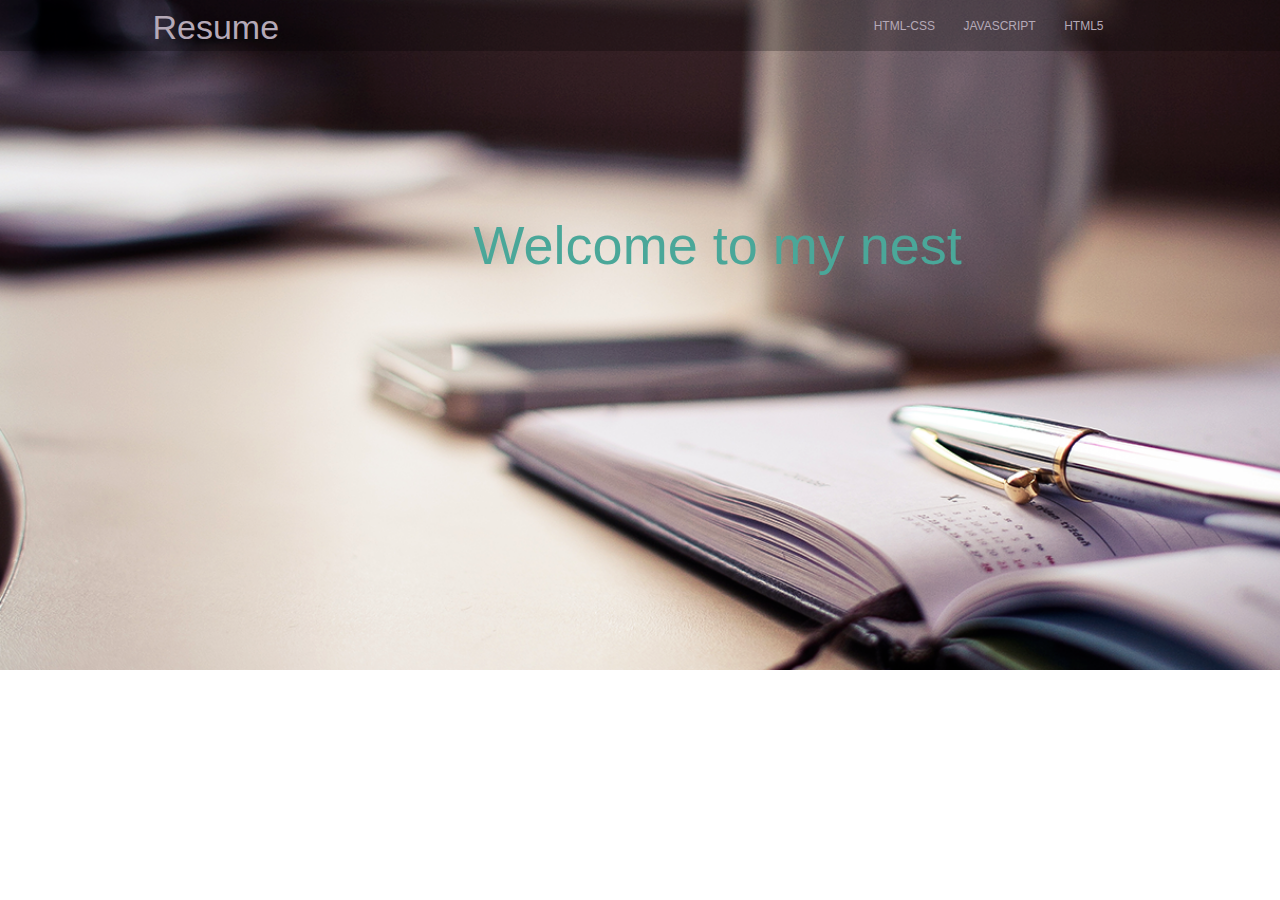
==== index.html @ 98ea0fda "log" ====
<!doctype html>
<html lang="en">
<head>
<meta charset="UTF-8">
<title></title>
<link rel="stylesheet" type="text/css" href="css/base.css" />
<link rel="stylesheet" type="text/css" href="css/index.css" />
<script type="text/javascript">
function rnd(n,m){
	return parseInt(Math.random()*(m-n)+n);
}

window.onload=function(){
	var oHome=document.getElementById('home');
	var timer=null;

	clearInterval(timer);
	setInterval(function(){
		oHome.style.color='rgb('+rnd(0,256)+','+rnd(0,256)+','+rnd(0,256)+')';
	},400)

};
</script>
</head>
<body>
<div id="top-top" class="headerbg">
   <div class="header">
		  <div class="container clearfix">
			    <div class="logo">
					<a href="javacsript:;">Resume</a>
			    </div>
				<div class="nav">
					 <ul>
						<li><a class="scroll" href="javacsript:;">HTML-CSS</a></li>
						<li><a class="scroll" href="javacsript:;">JAVASCRIPT</a></li>
						<li><a class="scroll" href="javacsript:;">HTML5</a></li>
					 </ul>
				</div>
		  </div>
   </div>
   <div class="home" id="home">Welcome to my nest</div>
</div>
</body>
</html>
---- css/base.css ----
@charset "utf-8";
*{margin:0;padding:0;}
ul li,ol li{list-style: none;}
a{color: #000;text-decoration: none;font-size: 12px}
clearfix:after{content:'';clear:both;display: block;}
clearfix{zoom:1;}
em,i{font-style:normal;}
b{font-weight: normal;}
img{vertical-align:top;}
input{outline:none;}
h1,h2,h3,h4,h5,h6{font-family:'微软雅黑'}
a:hover{color:#00bba6}
---- css/index.css ----
@charset "utf-8";
/* CSS Document */
/*html,body{font-family: 'Lato', sans-serif;}*/
body{ font-family: "Helvetica Neue", Helvetica, Arial, sans-serif;overflow:hidden}
.headerbg{background: url(../images/bannerbg.png);min-height:670px;width:100%;background-size:cover;position:relative;}
.headerbg .header{background:rgba(0, 0, 0, 0.24);height:51px;}
.headerbg .header .container{width:975px;height:100%;margin-right:auto;margin-left:auto;}
.headerbg .header .container .logo{float:left;margin:8px 0 8px 0em;}
.headerbg .header .container .logo a{color:#B5A9B7;font-size:34px}
.headerbg .header .container .nav{float:right;}
.headerbg .header .container .nav ul li{display:inline-block;margin:16px 24px 0 0}
.headerbg .header .container .nav ul li a{color:#B5A9B7;font-size: 12px;}

.headerbg .home{color:#B5A9B7;font-size:54px;position:absolute;left:37%;top:32%;}
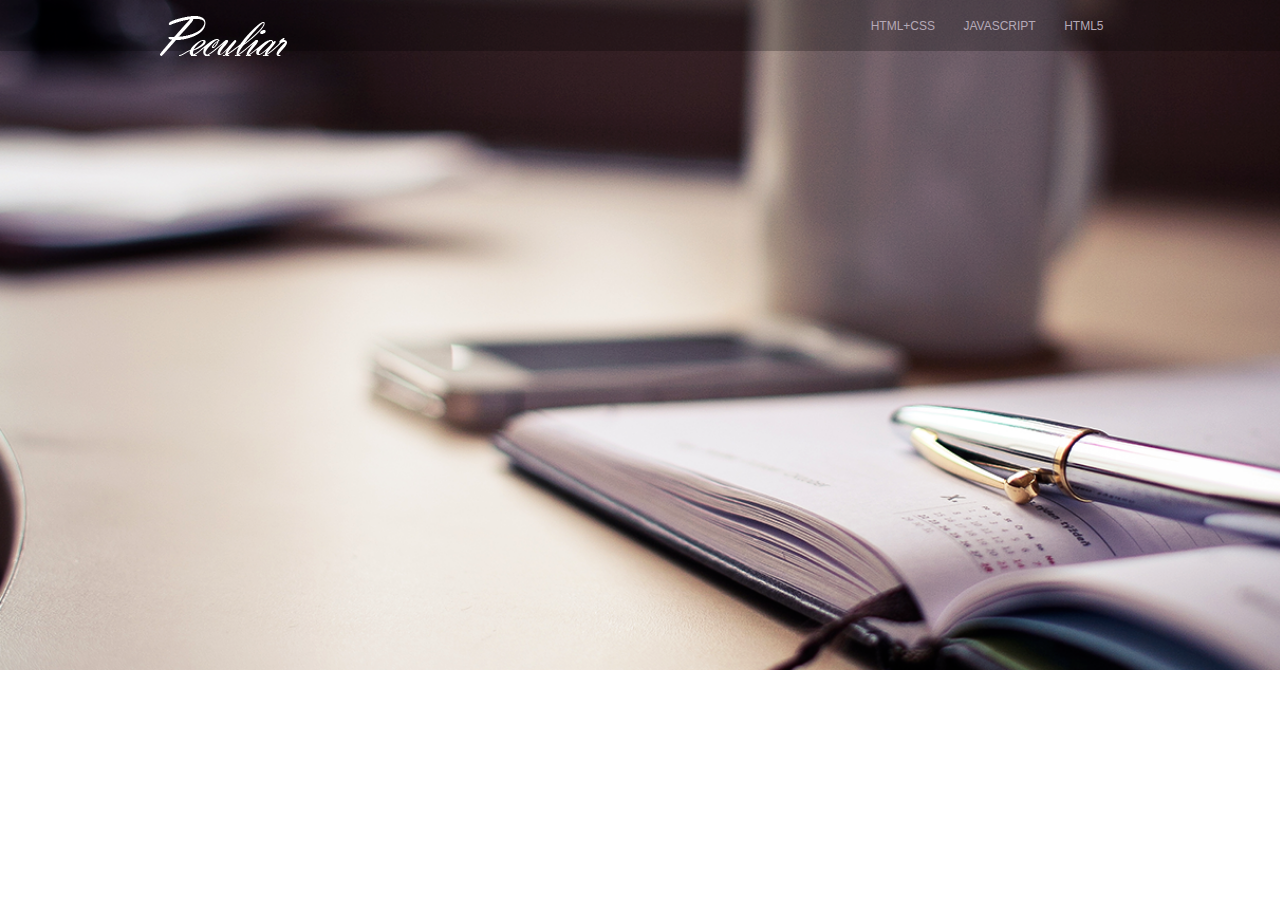
==== commit 3514e968: "log" ====
--- a/index.html
+++ b/index.html
@@ -6,20 +6,20 @@
 <link rel="stylesheet" type="text/css" href="css/base.css" />
 <link rel="stylesheet" type="text/css" href="css/index.css" />
 <script type="text/javascript">
-function rnd(n,m){
-	return parseInt(Math.random()*(m-n)+n);
-}
+// function rnd(n,m){
+// 	return parseInt(Math.random()*(m-n)+n);
+// }
 
-window.onload=function(){
-	var oHome=document.getElementById('home');
-	var timer=null;
+// window.onload=function(){
+// 	var oHome=document.getElementById('home');
+// 	var timer=null;
 
-	clearInterval(timer);
-	setInterval(function(){
-		oHome.style.color='rgb('+rnd(0,256)+','+rnd(0,256)+','+rnd(0,256)+')';
-	},400)
+// 	clearInterval(timer);
+// 	setInterval(function(){
+// 		oHome.style.color='rgb('+rnd(0,256)+','+rnd(0,256)+','+rnd(0,256)+')';
+// 	},400)
 
-};
+// };
 </script>
 </head>
 <body>
@@ -27,18 +27,18 @@
    <div class="header">
 		  <div class="container clearfix">
 			    <div class="logo">
-					<a href="javacsript:;">Resume</a>
+					<a href="javacsript:;"><img src="images/logo.png" alt=""/></a>
 			    </div>
 				<div class="nav">
 					 <ul>
-						<li><a class="scroll" href="javacsript:;">HTML-CSS</a></li>
+						<li><a class="scroll" href="css+html.html">HTML+CSS</a></li>
 						<li><a class="scroll" href="javacsript:;">JAVASCRIPT</a></li>
 						<li><a class="scroll" href="javacsript:;">HTML5</a></li>
-					 </ul>
+ 					 </ul>
 				</div>
 		  </div>
    </div>
-   <div class="home" id="home">Welcome to my nest</div>
+   <!-- <div class="home" id="home">Welcome to my nest</div> -->
 </div>
 </body>
 </html>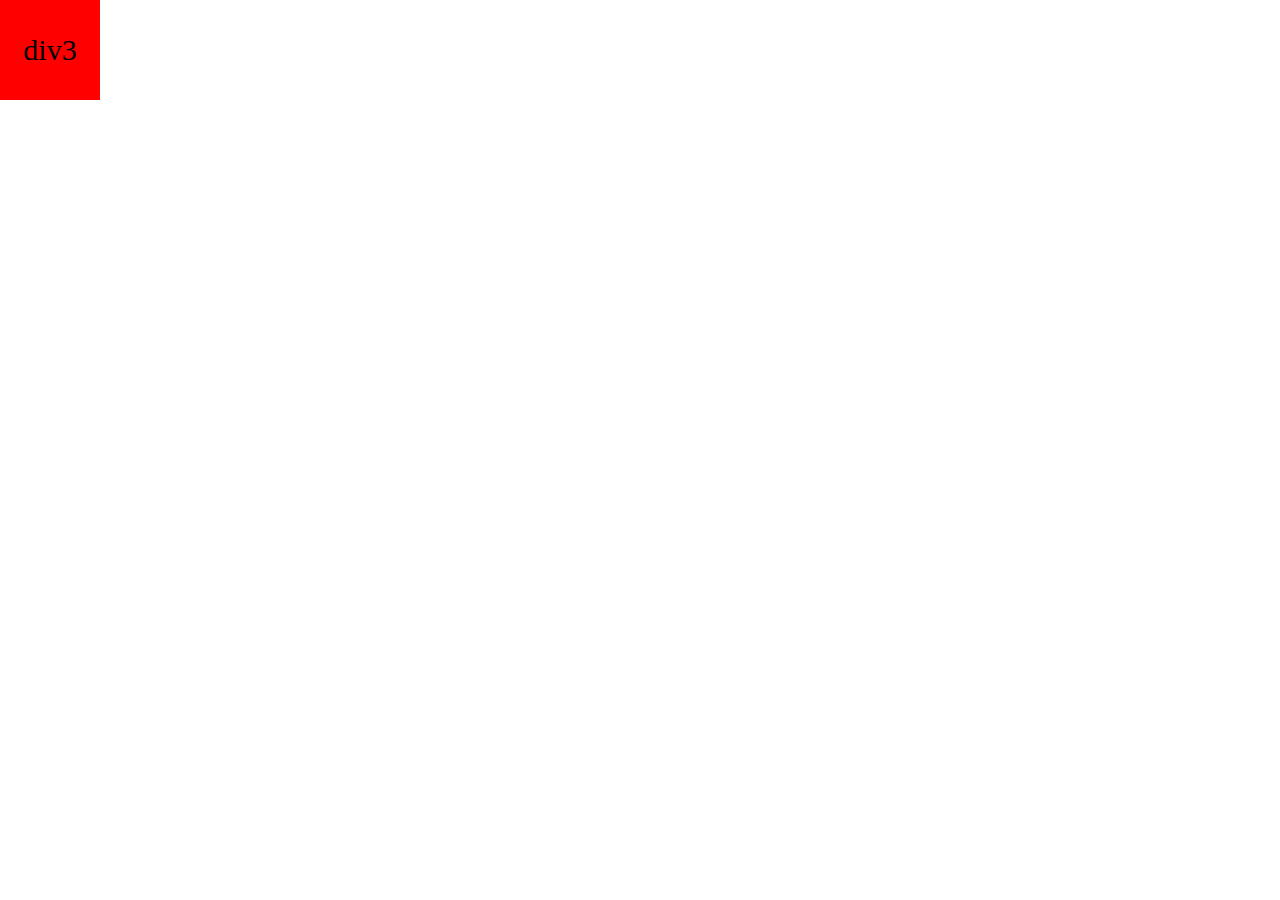
==== commit 63b590fc: "log" ====
--- a/index.html
+++ b/index.html
@@ -1,44 +1,71 @@
 <!doctype html>
-<html lang="en">
+<html>
 <head>
-<meta charset="UTF-8">
-<title></title>
-<link rel="stylesheet" type="text/css" href="css/base.css" />
-<link rel="stylesheet" type="text/css" href="css/index.css" />
-<script type="text/javascript">
-// function rnd(n,m){
-// 	return parseInt(Math.random()*(m-n)+n);
-// }
+<meta charset="utf-8">
+<meta name="author" content="智能社 - zhinengshe.com" />
+<meta name="copyright" content="智能社 - zhinengshe.com" />
+<meta name="viewport" content="width=device-width,user-scalable=no,initial-scale=1"/>
+<title>智能社 - www.zhinengshe.com</title>
+<style>
+div{ position:absolute;left:0;top:0;width:100px; height:100px; background:red; line-height:100px; text-align:center; font-size:30px;}
+</style>
+<script>
+window.onload = function(){
+	var aDiv = document.querySelectorAll("div");
+	
+	for(var i = 0; i < aDiv.length; i++){
+		drag(aDiv[i]);
+	}
+	
+	function drag(oDiv){
+		oDiv.addEventListener("touchstart",function(ev){
+			
+			//确定哪根手指
+			var disX = ev.targetTouches[ev.targetTouches.length - 1].pageX - oDiv.offsetLeft;
+			var disY = ev.targetTouches[ev.targetTouches.length - 1].pageY - oDiv.offsetTop;
+			
+			//identifier唯一标识 —— id
+			var id = ev.targetTouches[ev.targetTouches.length - 1].identifier; 
+			//targetTouches [div2,div1,,div3]
+function fnMove(ev){
+	for(var i = 0; i < ev.targetTouches.length; i++){
+		if(id == ev.targetTouches[i].identifier){
+			oDiv.style.left = ev.targetTouches[i].pageX - disX + "px";		
+			oDiv.style.top = ev.targetTouches[i].pageY - disY + "px";
+			break;
+		}
+	}
+	
+}
 
-// window.onload=function(){
-// 	var oHome=document.getElementById('home');
-// 	var timer=null;
-
-// 	clearInterval(timer);
-// 	setInterval(function(){
-// 		oHome.style.color='rgb('+rnd(0,256)+','+rnd(0,256)+','+rnd(0,256)+')';
-// 	},400)
-
-// };
+/*
+	targetTouches [div1,div2]  start move
+    changedTouches [div3] end
+*/
+function fnEnd(){
+	for(var i = 0; i < ev.changedTouches.length; i++){
+		if(id == ev.changedTouches[i].identifier){
+			oDiv.removeEventListener("touchmove",fnMove,false);
+			oDiv.removeEventListener("touchend",fnEnd,false);
+		}
+	}
+}
+			
+			oDiv.addEventListener("touchmove",fnMove,false);
+			oDiv.addEventListener("touchend",fnEnd,false);
+			
+		    ev.preventDefault();
+		},false);
+	}
+	
+ 
+};
 </script>
 </head>
+
 <body>
-<div id="top-top" class="headerbg">
-   <div class="header">
-		  <div class="container clearfix">
-			    <div class="logo">
-					<a href="javacsript:;"><img src="images/logo.png" alt=""/></a>
-			    </div>
-				<div class="nav">
-					 <ul>
-						<li><a class="scroll" href="css+html.html">HTML+CSS</a></li>
-						<li><a class="scroll" href="javacsript:;">JAVASCRIPT</a></li>
-						<li><a class="scroll" href="javacsript:;">HTML5</a></li>
- 					 </ul>
-				</div>
-		  </div>
-   </div>
-   <!-- <div class="home" id="home">Welcome to my nest</div> -->
-</div>
+<div>div1</div>
+<div>div2</div>
+<div>div3</div>
 </body>
-</html>+</html>
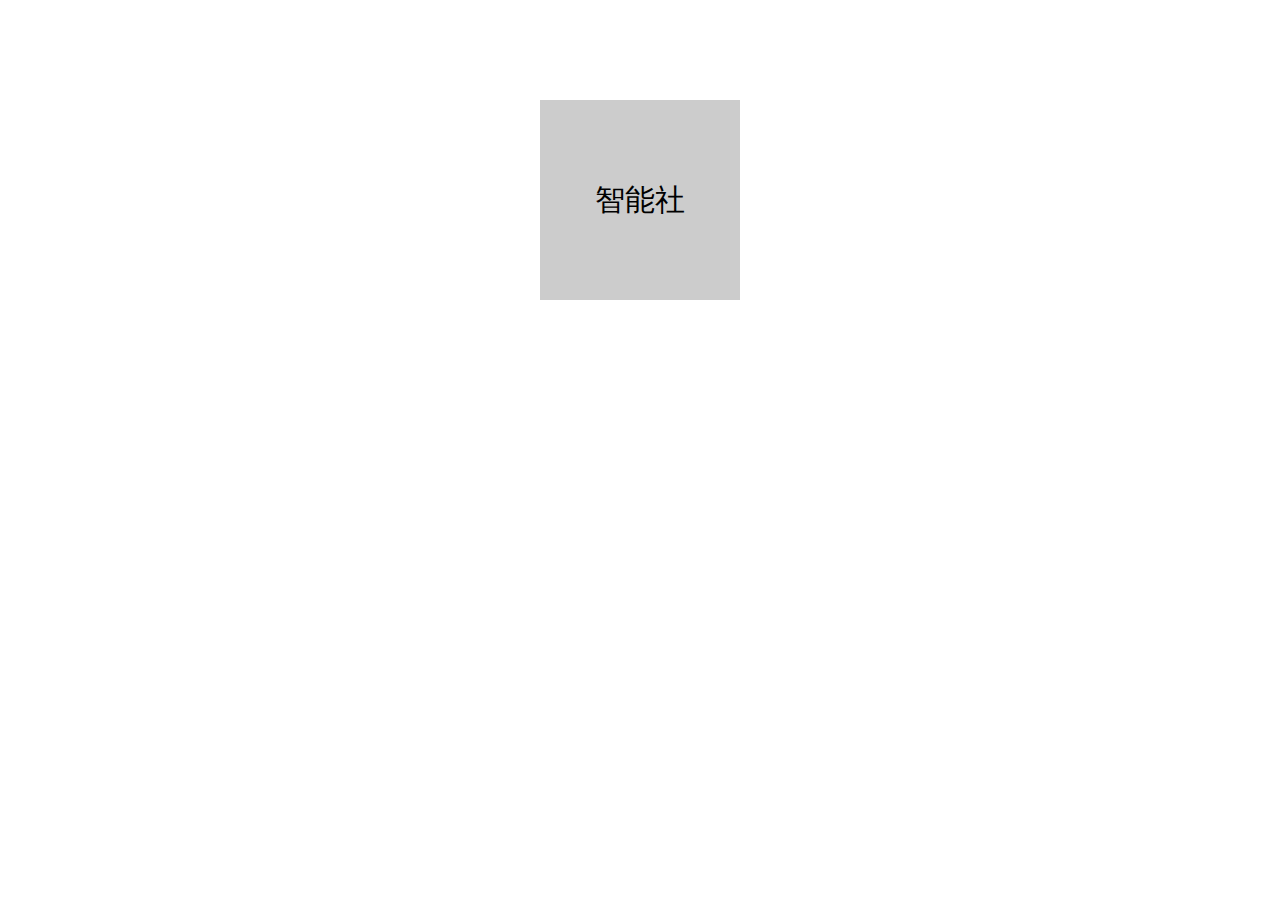
==== commit 6776bcf4: "log" ====
--- a/index.html
+++ b/index.html
@@ -7,65 +7,56 @@
 <meta name="viewport" content="width=device-width,user-scalable=no,initial-scale=1"/>
 <title>智能社 - www.zhinengshe.com</title>
 <style>
-div{ position:absolute;left:0;top:0;width:100px; height:100px; background:red; line-height:100px; text-align:center; font-size:30px;}
+#div1{width:200px; height:200px; line-height:200px; text-align:center; background:#ccc; margin:100px auto; font-size:30px;}
 </style>
 <script>
-window.onload = function(){
-	var aDiv = document.querySelectorAll("div");
-	
-	for(var i = 0; i < aDiv.length; i++){
-		drag(aDiv[i]);
-	}
-	
-	function drag(oDiv){
-		oDiv.addEventListener("touchstart",function(ev){
-			
-			//确定哪根手指
-			var disX = ev.targetTouches[ev.targetTouches.length - 1].pageX - oDiv.offsetLeft;
-			var disY = ev.targetTouches[ev.targetTouches.length - 1].pageY - oDiv.offsetTop;
-			
-			//identifier唯一标识 —— id
-			var id = ev.targetTouches[ev.targetTouches.length - 1].identifier; 
-			//targetTouches [div2,div1,,div3]
-function fnMove(ev){
-	for(var i = 0; i < ev.targetTouches.length; i++){
-		if(id == ev.targetTouches[i].identifier){
-			oDiv.style.left = ev.targetTouches[i].pageX - disX + "px";		
-			oDiv.style.top = ev.targetTouches[i].pageY - disY + "px";
-			break;
-		}
-	}
-	
+function a2d(n){
+	return n*180/Math.PI;
 }
 
-/*
-	targetTouches [div1,div2]  start move
-    changedTouches [div3] end
-*/
-function fnEnd(){
-	for(var i = 0; i < ev.changedTouches.length; i++){
-		if(id == ev.changedTouches[i].identifier){
+window.onload = function(){
+	var oDiv = document.getElementById("div1");
+	
+	var d = 0;
+	oDiv.addEventListener("touchstart",function(ev){
+		var oldD = d;
+		function getD(ev){
+			var x1 = ev.targetTouches[0].pageX;
+			var y1 = ev.targetTouches[0].pageY;
+			
+			var x2 = ev.targetTouches[1].pageX;
+			var y2 = ev.targetTouches[1].pageY;
+			
+			var x = x1 - x2;
+			var y = y2 - y1;
+			
+			return a2d(Math.atan2(y,x));
+		}
+		
+		if(ev.targetTouches.length == 2){
+			var downD = getD(ev);
+		}
+		
+		function fnMove(ev){
+			if(ev.targetTouches.length == 2){
+				d = oldD + downD - getD(ev);
+				oDiv.style.WebkitTransform = "rotate("+d+"deg)"; 
+			}
+		}
+		function fnEnd(){
 			oDiv.removeEventListener("touchmove",fnMove,false);
 			oDiv.removeEventListener("touchend",fnEnd,false);
 		}
-	}
-}
-			
-			oDiv.addEventListener("touchmove",fnMove,false);
-			oDiv.addEventListener("touchend",fnEnd,false);
-			
-		    ev.preventDefault();
-		},false);
-	}
-	
- 
+		oDiv.addEventListener("touchmove",fnMove,false);
+		oDiv.addEventListener("touchend",fnEnd,false);
+		
+		ev.preventDefault();
+	},false);
 };
 </script>
 </head>
 
 <body>
-<div>div1</div>
-<div>div2</div>
-<div>div3</div>
+<div id="div1">智能社</div>
 </body>
 </html>
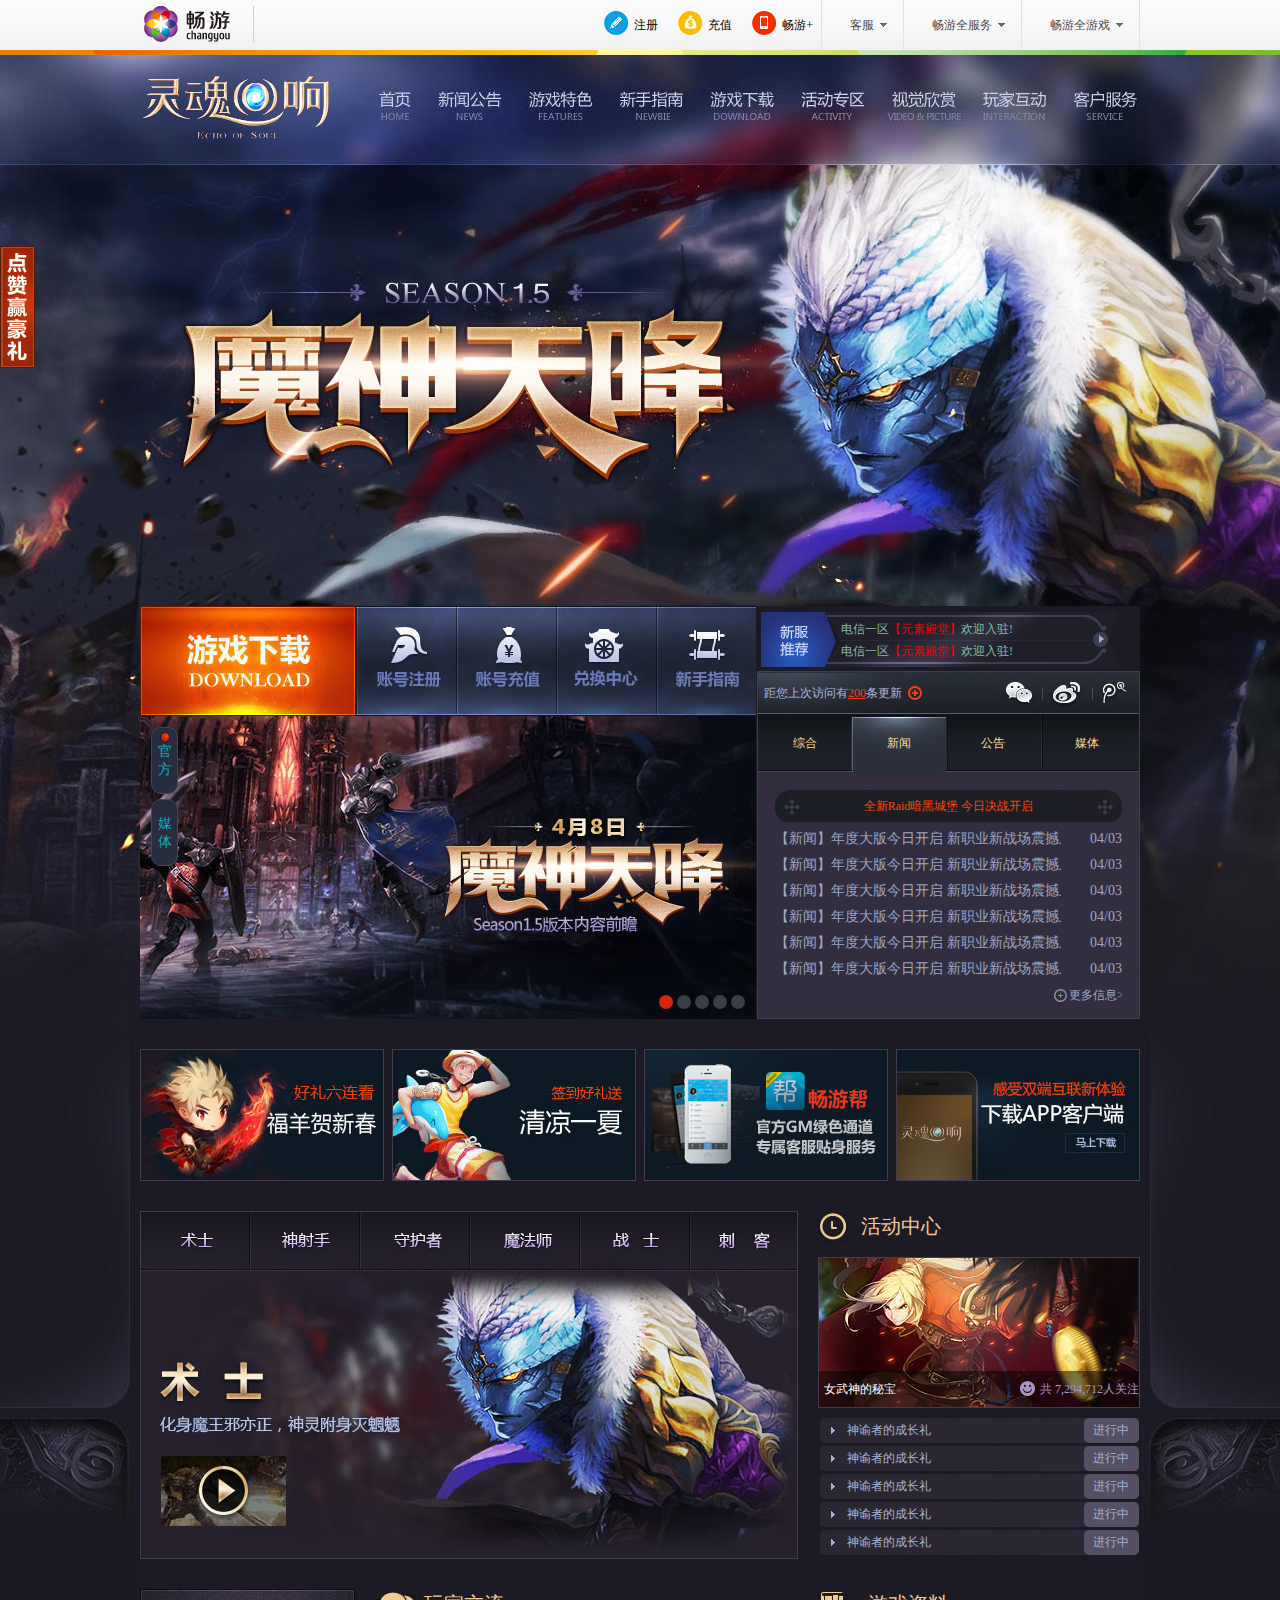
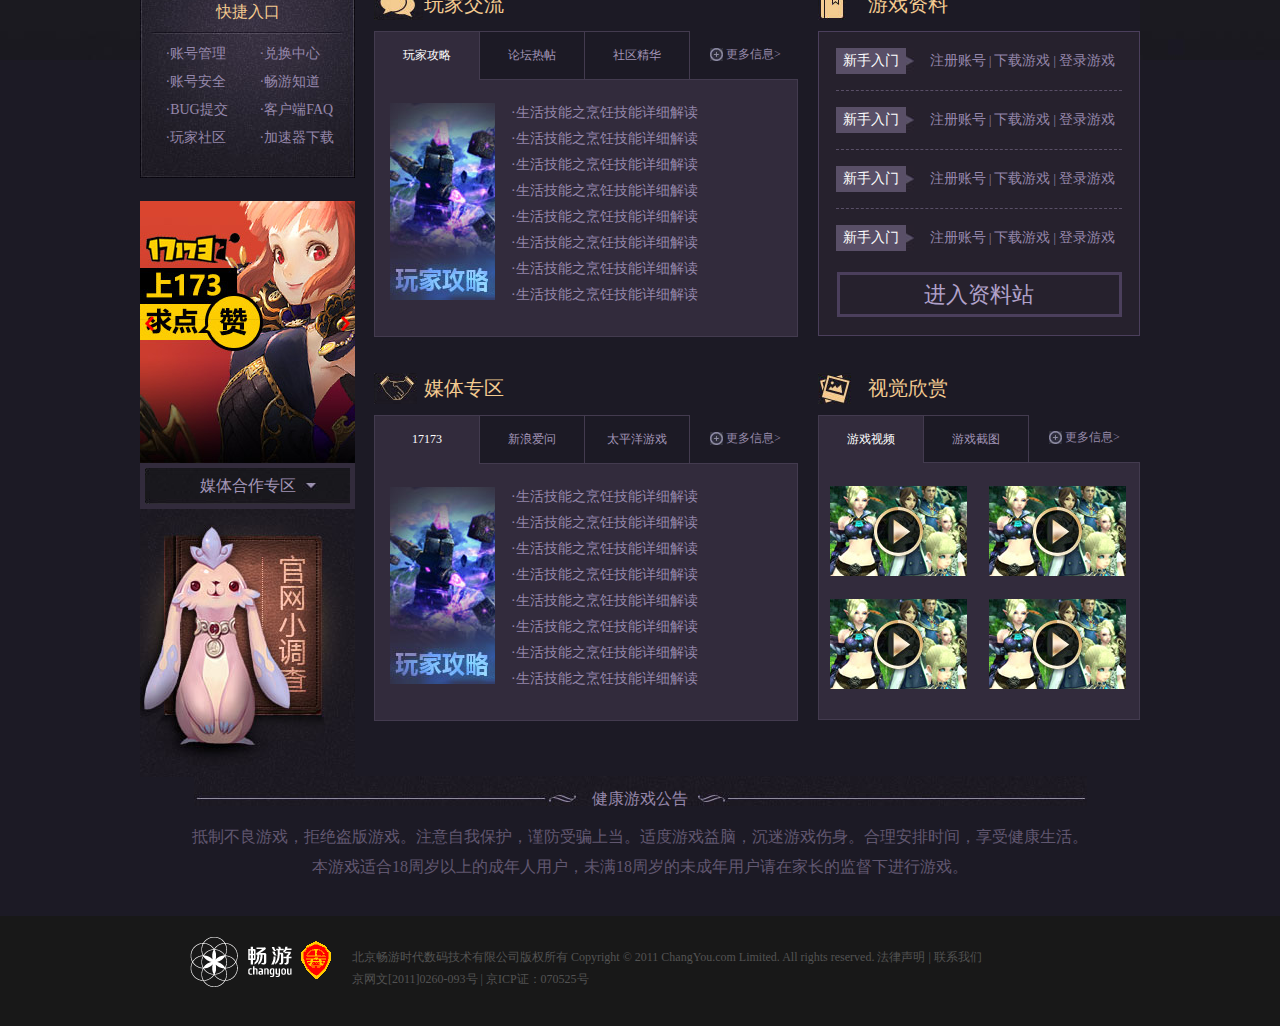
==== commit cc0f1dbf: "commit" ====
--- a/index.html
+++ b/index.html
@@ -1,62 +1,572 @@
 <!doctype html>
-<html>
+<html lang="en">
 <head>
-<meta charset="utf-8">
-<meta name="author" content="智能社 - zhinengshe.com" />
-<meta name="copyright" content="智能社 - zhinengshe.com" />
-<meta name="viewport" content="width=device-width,user-scalable=no,initial-scale=1"/>
-<title>智能社 - www.zhinengshe.com</title>
-<style>
-#div1{width:200px; height:200px; line-height:200px; text-align:center; background:#ccc; margin:100px auto; font-size:30px;}
-</style>
-<script>
-function a2d(n){
-	return n*180/Math.PI;
-}
-
-window.onload = function(){
-	var oDiv = document.getElementById("div1");
-	
-	var d = 0;
-	oDiv.addEventListener("touchstart",function(ev){
-		var oldD = d;
-		function getD(ev){
-			var x1 = ev.targetTouches[0].pageX;
-			var y1 = ev.targetTouches[0].pageY;
-			
-			var x2 = ev.targetTouches[1].pageX;
-			var y2 = ev.targetTouches[1].pageY;
-			
-			var x = x1 - x2;
-			var y = y2 - y1;
-			
-			return a2d(Math.atan2(y,x));
-		}
-		
-		if(ev.targetTouches.length == 2){
-			var downD = getD(ev);
-		}
-		
-		function fnMove(ev){
-			if(ev.targetTouches.length == 2){
-				d = oldD + downD - getD(ev);
-				oDiv.style.WebkitTransform = "rotate("+d+"deg)"; 
-			}
-		}
-		function fnEnd(){
-			oDiv.removeEventListener("touchmove",fnMove,false);
-			oDiv.removeEventListener("touchend",fnEnd,false);
-		}
-		oDiv.addEventListener("touchmove",fnMove,false);
-		oDiv.addEventListener("touchend",fnEnd,false);
-		
-		ev.preventDefault();
-	},false);
-};
-</script>
+<meta charset="UTF-8">
+<title>灵魂回响</title>
+<link rel="stylesheet" href="css/base.css" />
+<link rel="stylesheet" href="css/main.css" />
+<script src="js/javascript.js"></script>
 </head>
 
 <body>
-<div id="div1">智能社</div>
+	<div class="ys_bg">
+        <div class="head_box">
+            <div class="head">
+                <h1 class="logo"><a href="javascript:;"></a></h1>
+                <ul class="head_ul clearfix">
+                    <li>
+                        <a href="javascript:;">客服</a>
+                        <em></em>
+                    </li>
+                    <li>
+                        <a href="javascript:;">畅游全服务</a>
+                        <em></em>
+                    </li>
+                    <li>
+                        <a href="javascript:;">畅游全游戏</a>
+                        <em></em>
+                    </li>
+                </ul>
+                <p class="head_p clearfix">
+                    <a href="javascript:;" class="head_pa1"><i></i>注册</a>
+                    <a href="javascript:;" class="head_pa2"><i></i>充值</a>
+                    <a href="javascript:;" class="head_pa3"><i></i>畅游+</a>
+                </p>
+            </div>
+        </div>
+        <div class="top">
+            <div class="top_bg">
+                <h2 class="top_h2"><a href="javascript:;"></a></h2>
+                <div class="top_navbtn">
+                	<ul id="nav_btn">
+                    	<li class="top_sy"><a href="javascript:;" class="top_btn"></a></li>
+                        <li class="top_xinwen top_active" title="详情">
+                        	<a href="javascript:;" class="top_btn"></a>
+                        	<p class="xinwen_btn">
+                            	<a href="javascript:;">游戏新闻</a>
+                                <a href="javascript:;">官方公告</a>
+                            </p>
+                        </li>
+                        <li><a href="javascript:;" class="top_btn"></a></li>
+                        <li class="top_xinshou top_active" title="详情">
+                        	<a href="javascript:;" class="top_btn"></a>
+                        	<p class="xinwen_btn xinshou_btn">
+                            	<a href="javascript:;">新手指南</a>
+                                <a href="javascript:;">职业专题</a>
+                                <a href="javascript:;">资料站</a>
+                                <a href="javascript:;">常见问题</a>
+                            </p>
+                        </li>
+                        <li><a href="javascript:;" class="top_btn"></a></li>
+                        <li><a href="javascript:;" class="top_btn"></a></li>
+                        <li class="top_shijue top_active" title="详情">
+                        	<a href="javascript:;" class="top_btn"></a>
+                            <p class="xinwen_btn">
+                            	<a href="javascript:;">游戏视频</a>
+                                <a href="javascript:;">壁纸截图</a>
+                            </p>
+                        </li>
+                        <li class="top_hudong"><a href="javascript:;" class="top_btn"></a></li>
+                        <li class="top_kehu"><a href="javascript:;" class="top_btn"></a></li>
+                    </ul>
+                </div>
+            </div>
+            <a href="javascript:;" class="top_dianzan"></a>
+        </div>
+        <div class="ys_nr">
+            <div class="ys1_box clearfix">
+                <div class="ys1_l">
+                    <ul class="ys1_ltul clearfix">
+                        <li class="ys1_xiazai"><a href="javascript:;"></a></li>
+                        <li class="ys1_zhuce"><a href="javascript:;"></a></li>
+                        <li class="ys1_chongzhi"><a href="javascript:;"></a></li>
+                        <li class="ys1_yuehuan"><a href="javascript:;"></a></li>
+                        <li class="ys1_xinshou"><a href="javascript:;"></a></li>
+                    </ul>
+                    <div class="ys1_l_b">
+                   	  <p class="ys1_l_bimg" id="ys1_limg">
+                        	<a href="javascript:;" class="ys1_l_active"><img src="img/main_a1 (1).jpg" /></a>
+                            <a href="javascript:;"><img src="img/main_a1 (2).jpg" /></a>
+                            <a href="javascript:;"><img src="img/main_a1 (3).jpg" /></a>
+                            <a href="javascript:;"><img src="img/main_a1 (4).jpg" /></a>
+                            <a href="javascript:;"><img src="img/main_a1 (5).jpg" /></a>
+                        </p>
+                        <ul class="ys1_l_bul" id="ys1_lbtn">
+                          	<li class="ys1_l_btn1"></li>
+                            <li></li>
+                            <li></li>
+                            <li></li>
+                            <li></li>
+                        </ul>
+                        <a href="javascript:;" class="ys1_l_guanfang">官 方</a>
+                        <a href="javascript:;" class="ys1_l_meiti">媒体</a>
+                    </div>
+                </div>
+                <div class="ys1_r">
+                    <div class="ys1_rt">
+                        <p>电信一区<a href="javascript:;">【元素殿堂】</a>欢迎入驻!</p>
+                        <p>电信一区<a href="javascript:;">【元素殿堂】</a>欢迎入驻!</p>
+                    </div>
+                    <div class="ys1_rc">
+                        <div class="ys1_rc_guanzhu">
+                            <p>距您上次访问有<a href="javascript:;">200</a>条更新</p>
+                            <i class="ys1_rc_jiahao"></i>
+                            <a href="javascript:;" class="ys1_rc_weixin"></a>
+                            <a href="javascript:;" class="ys1_rc_xinlang"></a>
+                            <a href="javascript:;" class="ys1_rc_weibo"></a>
+                        </div>
+                        <ul class="ys1_rb_head" id="ys1_nav">
+                            <li><a href="javascript:;">综合</a></li>
+                            <li class="ys1_head_li2"><a href="javascript:;">新闻</a></li>
+                            <li><a href="javascript:;">公告</a></li>
+                            <li><a href="javascript:;">媒体</a></li>
+                        </ul>
+                        <div class="ys1_rb_news" id="ys1_rbnr">
+                        	<div class="ys1_rb_nr">
+                                <h4 class="ys1_rb_h4"><a href="javascript:;">全新Raid暗黑城堡 今日决战开启</a></h4>
+                                <ol class="ys1_rb_ol">
+                                    <li class="clearfix">
+                                        <a href="javascript:;">【新闻】年度大版今日开启 新职业新战场震撼上线</a>
+                                        <span>04/03</span>                                
+                                    </li>
+                                    <li class="clearfix">
+                                        <a href="javascript:;">【新闻】年度大版今日开启 新职业新战场震撼上线</a>
+                                        <span>04/03</span>                                
+                                    </li>
+                                    <li class="clearfix">
+                                        <a href="javascript:;">【新闻】年度大版今日开启 新职业新战场震撼上线</a>
+                                        <span>04/03</span>                                
+                                    </li>
+                                    <li class="clearfix">
+                                        <a href="javascript:;">【新闻】年度大版今日开启 新职业新战场震撼上线</a>
+                                        <span>04/03</span>                                
+                                    </li>
+                                    <li class="clearfix">
+                                        <a href="javascript:;">【新闻】年度大版今日开启 新职业新战场震撼上线</a>
+                                        <span>04/03</span>                                
+                                    </li>
+                                    <li class="clearfix">
+                                        <a href="javascript:;">【新闻】年度大版今日开启 新职业新战场震撼上线</a>
+                                        <span>04/03</span>                                
+                                    </li>
+                                    <li class="ys1_rb_more clearfix">
+                                        <a href="javascript:;">更多信息></a>
+                                    </li>
+                                </ol>
+                            </div>
+                            <div>
+                                <h4 class="ys1_rb_h4"><a href="javascript:;">全新Raid暗黑城堡 今日决战开启</a></h4>
+                                <ol class="ys1_rb_ol">
+                                    <li class="clearfix">
+                                        <a href="javascript:;">【新闻】揭秘术士进化史 多张设计稿曝光</a>
+                                        <span>04/03</span>                                
+                                    </li>
+                                    <li class="clearfix">
+                                        <a href="javascript:;">【新闻】揭秘术士进化史 多张设计稿曝光</a>
+                                        <span>04/03</span>                                
+                                    </li>
+                                    <li class="clearfix">
+                                        <a href="javascript:;">【新闻】揭秘术士进化史 多张设计稿曝光</a>
+                                        <span>04/03</span>                                
+                                    </li>
+                                    <li class="clearfix">
+                                        <a href="javascript:;">【新闻】揭秘术士进化史 多张设计稿曝光</a>
+                                        <span>04/03</span>                                
+                                    </li>
+                                    <li class="clearfix">
+                                        <a href="javascript:;">【新闻】揭秘术士进化史 多张设计稿曝光</a>
+                                        <span>04/03</span>                                
+                                    </li>
+                                    <li class="clearfix">
+                                        <a href="javascript:;">【新闻】揭秘术士进化史 多张设计稿曝光</a>
+                                        <span>04/03</span>                                
+                                    </li>
+                                    <li class="ys1_rb_more clearfix">
+                                        <a href="javascript:;">更多信息></a>
+                                    </li>
+                                </ol>
+                            </div>
+                            <div>
+                                <h4 class="ys1_rb_h4"><a href="javascript:;">全新Raid暗黑城堡 今日决战开启</a></h4>
+                                <ol class="ys1_rb_ol">
+                                    <li class="clearfix">
+                                        <a href="javascript:;">【新闻】年度大版今日开启 新职业新战场震撼上线</a>
+                                        <span>04/03</span>                                
+                                    </li>
+                                    <li class="clearfix">
+                                        <a href="javascript:;">【新闻】年度大版今日开启 新职业新战场震撼上线</a>
+                                        <span>04/03</span>                                
+                                    </li>
+                                    <li class="clearfix">
+                                        <a href="javascript:;">【新闻】年度大版今日开启 新职业新战场震撼上线</a>
+                                        <span>04/03</span>                                
+                                    </li>
+                                    <li class="clearfix">
+                                        <a href="javascript:;">【新闻】年度大版今日开启 新职业新战场震撼上线</a>
+                                        <span>04/03</span>                                
+                                    </li>
+                                    <li class="clearfix">
+                                        <a href="javascript:;">【新闻】年度大版今日开启 新职业新战场震撼上线</a>
+                                        <span>04/03</span>                                
+                                    </li>
+                                    <li class="clearfix">
+                                        <a href="javascript:;">【新闻】年度大版今日开启 新职业新战场震撼上线</a>
+                                        <span>04/03</span>                                
+                                    </li>
+                                    <li class="ys1_rb_more clearfix">
+                                        <a href="javascript:;">更多信息></a>
+                                    </li>
+                                </ol>
+                            </div>
+                            <div>
+                                <h4 class="ys1_rb_h4"><a href="javascript:;">全新Raid暗黑城堡 今日决战开启</a></h4>
+                                <ol class="ys1_rb_ol">
+                                    <li class="clearfix">
+                                        <a href="javascript:;">【新闻】揭秘术士进化史 多张设计稿曝光</a>
+                                        <span>04/03</span>                                
+                                    </li>
+                                    <li class="clearfix">
+                                        <a href="javascript:;">【新闻】揭秘术士进化史 多张设计稿曝光</a>
+                                        <span>04/03</span>                                
+                                    </li>
+                                    <li class="clearfix">
+                                        <a href="javascript:;">【新闻】揭秘术士进化史 多张设计稿曝光</a>
+                                        <span>04/03</span>                                
+                                    </li>
+                                    <li class="clearfix">
+                                        <a href="javascript:;">【新闻】揭秘术士进化史 多张设计稿曝光</a>
+                                        <span>04/03</span>                                
+                                    </li>
+                                    <li class="clearfix">
+                                        <a href="javascript:;">【新闻】揭秘术士进化史 多张设计稿曝光</a>
+                                        <span>04/03</span>                                
+                                    </li>
+                                    <li class="clearfix">
+                                        <a href="javascript:;">【新闻】揭秘术士进化史 多张设计稿曝光</a>
+                                        <span>04/03</span>                                
+                                    </li>
+                                    <li class="ys1_rb_more clearfix">
+                                        <a href="javascript:;">更多信息></a>
+                                    </li>
+                                </ol>
+                            </div>
+                        </div>
+                    </div>
+                </div>
+            </div>
+            <ul class="ys2_box clearfix">
+            	<li><a href="javascript:;"><img src="img/main_a2.jpg" /></a></li>
+                <li><a href="javascript:;"><img src="img/main_a2 (2).jpg" /></a></li>
+                <li><a href="javascript:;"><img src="img/main_a2 (1).jpg" /></a></li>
+                <li><a href="javascript:;"><img src="img/main_a22.jpg" /></a></li>
+            </ul>
+            <div class="ys3_box clearfix">
+            	<div class="ys3_l">
+                	<ul class="ys3_lt" id="ys3_tzhiye">
+                    	<li class="ys3_lt_1 " ></li>
+                        <li class="ys3_lt_2 active"></li>
+                        <li class="ys3_lt_3"></li>
+                        <li class="ys3_lt_4"></li>
+                        <li class="ys3_lt_5"></li>
+                        <li class="ys3_lt_6"></li>
+                    </ul>
+                    <div class="y3_zhiye" id="ys3_bzhiye">
+                    	<div class="ys3_zhiye_hover"><a href="javascript:;"><img src="img/shushi.jpg" /></a></div>
+                    	<div><a href="javascript:;"><img src="img/shenshe.jpg" /></a></div>
+                        <div><a href="javascript:;"><img src="img/shouhu.jpg" /></a></div>
+                        <div><a href="javascript:;"><img src="img/mofa.jpg" /></a></div>
+                        <div><a href="javascript:;"><img src="img/zhanshi.jpg" /></a></div>
+                        <div><a href="javascript:;"><img src="img/cike.jpg" /></a></div>
+                    </div>
+                </div>
+                <div class="ys3_r">
+                	<h4 class="ys3_rh4">活动中心</h4>
+                    <div class="ys3_rimg">
+                    	<a href="javascript:;"><img src="img/1.jpg" /></a>
+                        <p class="clearfix">
+                        	<i>女武神的秘宝</i>
+                            <span>共 7,294,712人关注 </span>
+                        </p>
+                    </div>
+                    <ol class="ys3_rol">
+                    	<li>
+                        	<a href="javascript:;">神谕者的成长礼</a>
+                            <span>进行中</span>
+                        </li>
+                        <li>
+                        	<a href="javascript:;">神谕者的成长礼</a>
+                            <span>进行中</span>
+                        </li>
+                        <li>
+                        	<a href="javascript:;">神谕者的成长礼</a>
+                            <span>进行中</span>
+                        </li>
+                        <li>
+                        	<a href="javascript:;">神谕者的成长礼</a>
+                            <span>进行中</span>
+                        </li>
+                        <li>
+                        	<a href="javascript:;">神谕者的成长礼</a>
+                            <span>进行中</span>
+                        </li>
+                        <li>
+                        	<a href="javascript:;">神谕者的成长礼</a>
+                            <span>进行中</span>
+                        </li>
+                    </ol>
+                </div>
+            </div>
+            <div class="ys4_box">
+            	<div class="ys4_l">
+                	<div class="ys4_lt">
+                    	<h3 class="ys4_lth3">快捷入口</h3>
+                        <div class="ys4_lt_rukou">
+                        	<p>
+                            	<a href="javascript:;">·账号管理</a>
+                                <a href="javascript:;">·兑换中心</a>
+                            </p>
+                            <p>
+                            	<a href="javascript:;">·账号安全</a>
+                                <a href="javascript:;">·畅游知道</a>
+                            </p>
+                            <p>
+                            	<a href="javascript:;">·BUG提交</a>
+                                <a href="javascript:;">·客户端FAQ</a>
+                            </p>
+                            <p>
+                            	<a href="javascript:;">·玩家社区</a>
+                                <a href="javascript:;">·加速器下载</a>
+                            </p>
+                        </div>
+                    </div>
+                    <div class="ys4_limg">
+                    	<a href="javascript:;" class="ys4_limg_btnl"></a>
+                        <a href="javascript:;" class="ys4_limg_btnr"></a>
+                    	<ul>
+                        	<li><a href="javascript:;"><img src="img/main_a3_1.jpg" /></a></li>
+                        </ul>
+                    </div>
+                    <div class="ys4_b_mtbox">
+                    	<div class="ys4_b_mt">媒体合作专区</div>
+                        <div class="ys4_b_xiala">
+                        	<a href="javascript:;">17173</a>
+                            <a href="javascript:;">多玩</a>
+                            <a href="javascript:;">太平洋</a>
+                            <a href="javascript:;">电玩巴士</a>
+                            <a href="javascript:;">新浪</a>
+                            <a href="javascript:;">搜狐</a>
+                           	<a href="javascript:;">百度</a>
+                        </div>
+                    </div>
+                    <div class="ys4_l_diaocha">
+                    	<a href="javascript:;"></a>
+                    </div>
+                </div>
+                <div class="ys4_r">
+                	<div class="ys4_rt clearfix">
+                    	<div class="ys4_player">
+                        	<h4 class="ys4_playerh4">玩家交流</h4>
+                            <ul class="ys4_playhead clearfix" id="ys4_play">
+                            	<li class="ys4_play_li"><a href="javascript:;">玩家攻略</a></li>
+                                <li><a href="javascript:;">论坛热帖</a></li>
+                                <li><a href="javascript:;">社区精华</a></li>
+                            </ul>
+                            <div class="ys4_player_nr clearfix" id="ys4_playnr">
+                            	<div class="ys4_player_div">
+                                    <p class="ys4_player_nrl">
+                                        <a href="javascript:;"><img src="img/wj.jpg" /></a>
+                                    </p>
+                                    <ul class="ys4_player_nrul">
+                                        <li><a href="javascript:;">·生活技能之烹饪技能详细解读</a></li>
+                                        <li><a href="javascript:;">·生活技能之烹饪技能详细解读</a></li>
+                                        <li><a href="javascript:;">·生活技能之烹饪技能详细解读</a></li>
+                                        <li><a href="javascript:;">·生活技能之烹饪技能详细解读</a></li>
+                                        <li><a href="javascript:;">·生活技能之烹饪技能详细解读</a></li>
+                                        <li><a href="javascript:;">·生活技能之烹饪技能详细解读</a></li>
+                                        <li><a href="javascript:;">·生活技能之烹饪技能详细解读</a></li>
+                                        <li><a href="javascript:;">·生活技能之烹饪技能详细解读</a></li>
+                                    </ul>
+                                    <a href="javascript:;" class="ys4_player_morebtn">更多信息></a>
+                                </div>
+                                <div>
+                                    <p class="ys4_player_nrl">
+                                        <a href="javascript:;"><img src="img/wj.jpg" /></a>
+                                    </p>
+                                    <ul class="ys4_player_nrul">
+                                        <li><a href="javascript:;">·屌丝逆袭 大神成长计划开启</a></li>
+                                        <li><a href="javascript:;">·屌丝逆袭 大神成长计划开启</a></li>
+                                        <li><a href="javascript:;">·屌丝逆袭 大神成长计划开启</a></li>
+                                        <li><a href="javascript:;">·屌丝逆袭 大神成长计划开启</a></li>
+                                        <li><a href="javascript:;">·屌丝逆袭 大神成长计划开启</a></li>
+                                        <li><a href="javascript:;">·屌丝逆袭 大神成长计划开启</a></li>
+                                        <li><a href="javascript:;">·屌丝逆袭 大神成长计划开启</a></li>
+                                        <li><a href="javascript:;">·屌丝逆袭 大神成长计划开启</a></li>
+                                    </ul>
+                                    <a href="javascript:;" class="ys4_player_morebtn">更多信息></a>
+                                </div>
+                                <div>
+                                    <p class="ys4_player_nrl">
+                                        <a href="javascript:;"><img src="img/wj.jpg" /></a>
+                                    </p>
+                                    <ul class="ys4_player_nrul">
+                                        <li><a href="javascript:;">·生活技能之烹饪技能详细解读</a></li>
+                                        <li><a href="javascript:;">·生活技能之烹饪技能详细解读</a></li>
+                                        <li><a href="javascript:;">·生活技能之烹饪技能详细解读</a></li>
+                                        <li><a href="javascript:;">·生活技能之烹饪技能详细解读</a></li>
+                                        <li><a href="javascript:;">·生活技能之烹饪技能详细解读</a></li>
+                                        <li><a href="javascript:;">·生活技能之烹饪技能详细解读</a></li>
+                                        <li><a href="javascript:;">·生活技能之烹饪技能详细解读</a></li>
+                                        <li><a href="javascript:;">·生活技能之烹饪技能详细解读</a></li>
+                                    </ul>
+                                    <a href="javascript:;" class="ys4_player_morebtn">更多信息></a>
+                                </div>
+                            </div>
+                        </div>
+                        <div class="ys4_yxzl">
+                        	<h4 class="ys4_playerh4">游戏资料</h4>
+                            <div class="ys4_yxzl_b">
+                            	<dl>
+                                    <dt>新手入门<i></i></dt>
+                                    <dd><a href="javascript:;">注册账号</a> | <a href="javascript:;"S>下载游戏</a> | <a href="javascript:;">登录游戏</a></dd>
+								</dl>
+                                <dl>
+                                    <dt>新手入门<i></i></dt>
+                                    <dd><a href="javascript:;">注册账号</a> | <a href="javascript:;"S>下载游戏</a> | <a href="javascript:;">登录游戏</a></dd>
+								</dl>
+                                <dl>
+                                    <dt>新手入门<i></i></dt>
+                                    <dd><a href="javascript:;">注册账号</a> | <a href="javascript:;"S>下载游戏</a> | <a href="javascript:;">登录游戏</a></dd>
+								</dl>
+                                <dl class="ys4_yxzl_lastdl">
+                                    <dt>新手入门<i></i></dt>
+                                    <dd><a href="javascript:;">注册账号</a> | <a href="javascript:;"S>下载游戏</a> | <a href="javascript:;">登录游戏</a></dd>
+								</dl>
+                                <a href="javascript:;" class="ys4_player_ziliao">进入资料站</a>
+                            </div>
+                        </div>
+                	</div>
+                    <div class="ys4_rb clearfix">
+                    	<div class="ys4_player">
+                        	<h4 class="ys4_playerh4">媒体专区</h4>
+                            <ul class="ys4_playhead clearfix" id="ys4_meitinr">
+                            	<li class="ys4_play_li"><a href="javascript:;">17173</a></li>
+                                <li><a href="javascript:;">新浪爱问</a></li>
+                                <li><a href="javascript:;">太平洋游戏</a></li>
+                            </ul>
+                            <div class="ys4_player_nr clearfix" id="ys4_meiti">
+                            	<div class="ys4_player_div">
+                                    <p class="ys4_player_nrl">
+                                        <a href="javascript:;"><img src="img/wj.jpg" /></a>
+                                    </p>
+                                    <ul class="ys4_player_nrul">
+                                        <li><a href="javascript:;">·生活技能之烹饪技能详细解读</a></li>
+                                        <li><a href="javascript:;">·生活技能之烹饪技能详细解读</a></li>
+                                        <li><a href="javascript:;">·生活技能之烹饪技能详细解读</a></li>
+                                        <li><a href="javascript:;">·生活技能之烹饪技能详细解读</a></li>
+                                        <li><a href="javascript:;">·生活技能之烹饪技能详细解读</a></li>
+                                        <li><a href="javascript:;">·生活技能之烹饪技能详细解读</a></li>
+                                        <li><a href="javascript:;">·生活技能之烹饪技能详细解读</a></li>
+                                        <li><a href="javascript:;">·生活技能之烹饪技能详细解读</a></li>
+                                    </ul>
+                                    <a href="javascript:;" class="ys4_player_morebtn">更多信息></a>
+                                </div>
+                                <div>
+                                    <p class="ys4_player_nrl">
+                                        <a href="javascript:;"><img src="img/wj.jpg" /></a>
+                                    </p>
+                                    <ul class="ys4_player_nrul">
+                                        <li><a href="javascript:;">·屌丝逆袭 大神成长计划开启</a></li>
+                                        <li><a href="javascript:;">·屌丝逆袭 大神成长计划开启</a></li>
+                                        <li><a href="javascript:;">·屌丝逆袭 大神成长计划开启</a></li>
+                                        <li><a href="javascript:;">·屌丝逆袭 大神成长计划开启</a></li>
+                                        <li><a href="javascript:;">·屌丝逆袭 大神成长计划开启</a></li>
+                                        <li><a href="javascript:;">·屌丝逆袭 大神成长计划开启</a></li>
+                                        <li><a href="javascript:;">·屌丝逆袭 大神成长计划开启</a></li>
+                                        <li><a href="javascript:;">·屌丝逆袭 大神成长计划开启</a></li>
+                                    </ul>
+                                    <a href="javascript:;" class="ys4_player_morebtn">更多信息></a>
+                                </div>
+                                <div>
+                                    <p class="ys4_player_nrl">
+                                        <a href="javascript:;"><img src="img/wj.jpg" /></a>
+                                    </p>
+                                    <ul class="ys4_player_nrul">
+                                        <li><a href="javascript:;">·生活技能之烹饪技能详细解读</a></li>
+                                        <li><a href="javascript:;">·生活技能之烹饪技能详细解读</a></li>
+                                        <li><a href="javascript:;">·生活技能之烹饪技能详细解读</a></li>
+                                        <li><a href="javascript:;">·生活技能之烹饪技能详细解读</a></li>
+                                        <li><a href="javascript:;">·生活技能之烹饪技能详细解读</a></li>
+                                        <li><a href="javascript:;">·生活技能之烹饪技能详细解读</a></li>
+                                        <li><a href="javascript:;">·生活技能之烹饪技能详细解读</a></li>
+                                        <li><a href="javascript:;">·生活技能之烹饪技能详细解读</a></li>
+                                    </ul>
+                                    <a href="javascript:;" class="ys4_player_morebtn">更多信息></a>
+                                </div>
+                            </div>
+                        </div>
+                        <div class="ys4_video">
+                        	<h4 class="ys4_playerh4">视觉欣赏</h4>
+                            <ul class="ys4_video_head clearfix" id="ys4_video_h">
+                            	<li class="ys4_play_li"><a href="javascript:;">游戏视频</a></li>
+                                <li><a href="javascript:;">游戏截图</a></li>
+                            </ul>
+                            <div class="ys4_video_b clearfix" id="ys4_videoul">
+                            	<div class="ys4_video_div">	
+                                    <ul>
+                                        <li><a href="javascript:;"><img src="img/1 (1).jpg" /></a></li>
+                                        <li><a href="javascript:;"><img src="img/1 (1).jpg" /></a></li>
+                                        <li><a href="javascript:;"><img src="img/1 (1).jpg" /></a></li>
+                                        <li><a href="javascript:;"><img src="img/1 (1).jpg" /></a></li>
+                                    </ul>
+                                    <a href="javascript:;" class="ys4_player_morebtn">更多信息></a>
+                                </div>
+                                <div>	
+                                    <ul>
+                                        <li><a href="javascript:;"><img src="img/1 (2).jpg" /></a></li>
+                                        <li><a href="javascript:;"><img src="img/1 (2).jpg" /></a></li>
+                                        <li><a href="javascript:;"><img src="img/1 (2).jpg" /></a></li>
+                                        <li><a href="javascript:;"><img src="img/1 (2).jpg" /></a></li>
+                                    </ul>
+                                    <a href="javascript:;" class="ys4_player_morebtn">更多信息></a>
+                                </div>
+                            </div>
+                        </div>
+                    </div>
+                </div>
+            </div>
+            <dl class="ys_jkyx">
+            	<dt>健康游戏公告</dt>
+                <dd>
+                	<p>抵制不良游戏，拒绝盗版游戏。注意自我保护，谨防受骗上当。适度游戏益脑，沉迷游戏伤身。合理安排时间，享受健康生活。</p>
+                    <p>本游戏适合18周岁以上的成年人用户，未满18周岁的未成年用户请在家长的监督下进行游戏。</p>
+                </dd>
+            </dl>
+        </div>
+        <div class="foot_box">
+        	<div class="foot clearfix">
+            	<a href="javascript:;" class="foot_l"></a>
+                <a href="javascript:;" class="foot_c"></a>
+                <div class="foot_r">
+                	<p>北京畅游时代数码技术有限公司版权所有  Copyright © 2011 ChangYou.com Limited. All rights reserved. 法律声明  |  联系我们</p>
+                    <p>京网文[2011]0260-093号  |  京ICP证：070525号 </p>
+                </div>
+            </div>
+        </div>
+	</div>
 </body>
 </html>
+
+
+
+
+
+
+
+
+
+
+
+
+
+
+
--- a/css/base.css
+++ b/css/base.css
@@ -0,0 +1,14 @@
+@charset "utf-8";
+
+*{ padding:0; margin:0; line-height:100%;}
+body{ font-size:12px;  background:#1c1a25;}
+a{ color:#000; text-decoration:none;}
+ul,ol{ list-style:none;}
+h1,h2,h3,h4,h5,h6{ font-size:12px; font-weight:normal;}
+b,strong{ font-weight:normal;}
+i,em{ font-style:normal;}
+img{ vertical-align:top; border:0;}
+table{ border-collapse:collapse;}
+
+.clearfix:after{ clear:both; display:block; content:'';}
+.clearfix{ zoom:1;}
--- a/css/main.css
+++ b/css/main.css
@@ -0,0 +1,187 @@
+@charset "utf-8";
+/* CSS Document */
+
+.head_box{ height:55px; background:url(../img/nav_bg.png) center top;}
+	.head{ width:1000px; margin:0 auto; height:55px;}
+	.logo{ width:113px; height:36px; border-right:1px solid #cecece; float:left; margin-top:6px;}
+	.logo a{ background:url(../img/logo_dark.png) no-repeat 0 -5px; display:block; height:36px; width:113px;}
+	.head_p{ float:right; padding-right:8px; border-right:1px solid #e1e1e1;}
+	.head_p a{ margin-left:20px; line-height:50px; float:left;}
+	.head_pa1 i{ background:url(../img/cyou_sprite.png) no-repeat -139px 0; height:24px; width:24px; float:left; margin:11px 6px 0 0; transition:all 1s;}
+	.head_pa1 i:hover { transform:rotate(360deg);}
+	.head_pa2 i{ background:url(../img/cyou_sprite.png) no-repeat -189px 0; height:24px; width:24px; float:left; margin:11px 6px 0 0;}
+	.head_pa3 i{ background:url(../img/cyou_sprite.png) no-repeat 0 -104px; height:24px; width:24px; float:left; margin:11px 6px 0 0;}
+	.head_ul{ float:right;}
+	.head_ul li{ border-right:1px solid #e1e1e1; padding:0 16px 0 28px; float:left;}
+	.head_ul a{ float:left; margin-right:6px; line-height:50px; color:#4a4a4a;}
+	.head_ul em{ width:7px; height:4px; background:url(../img/cyou_sprite.png) no-repeat -206px -148px; float:left; margin-top:23px;}
+	.ys_bg{ background:url(../img/con_bg.jpg) no-repeat center 55px;}
+	.top{ width:1000px; height:551px; background:url(../img/header_main.jpg) no-repeat; margin:0 auto; position:relative;}
+	.top_bg{ height:110px; background:url(../img/123.jpg);}
+	.top_h2 a{ background:url(../img/logo.gif) no-repeat; width:190px; height:100px; position:absolute;}
+	.top_navbtn{ width:775px; height:110px; padding:0 0 0 225px; overflow:hidden;}
+	.top_navbtn li{ float:left; width:86px; margin-right:5px;position:relative;}
+	.top_navbtn .top_btn{ display:block; width:86px; height:110px;}
+	
+	.top_navbtn .top_xinwen{ margin-right:6px;}
+	.xinwen_btn{ width:100%; height:84px; padding:26px 0 0; background:url(../img/nav_new_hover.jpg) no-repeat; text-align:center; position:absolute; top:0; left:0; display:none;}
+	.xinwen_btn a{ display:block;color:#e6e2e0; line-height:24px;}
+	.xinwen_btn a:hover,.xinshou_btn a:hover{ color:#f3ca90; text-decoration:underline; background:url(../img/top_btn.png) no-repeat 12px center;}
+	.xinshou_btn{ height:94px; padding:16px 0 0 0;}
+	.top_btn:hover { border-bottom:3px solid #fbe3b7; box-sizing:border-box;}
+	#top_hover .xinwen_btn{ display:block;} 
+	.top_navbtn .top_xinshou{ margin-right:4px;}
+	.top_navbtn .top_sy{ width:62px; margin:0;}
+	.top_sy .top_btn{ width:62px;}
+	.top_navbtn .top_hudong{ margin-right:0;}
+	.top_navbtn .top_kehu{ width:81px; margin:0;}
+	.top_dianzan{ width:35px; height:122px; background:url(../img/dianzan.png); position:fixed; top:246px; left:0;}
+	
+	.ys_nr{ width:1000px; margin:0 auto; background:#1c1a25;}
+	.ys1_l{ float:left; width:617px;}
+	.ys1_ltul li{ float:left;}
+	.ys1_xiazai a{ background:url(../img/sprite.jpg) 0 0; width:216px; height:110px; display:block;}
+	.ys1_xiazai a:hover{ background:url(../img/sprite.jpg) 0 -110px;; width:216px; height:110px;}
+	.ys1_zhuce a{ background:url(../img/sprite.jpg) -216px 0; width:100px; height:110px; display:block;}
+	.ys1_zhuce a:hover{ background:url(../img/sprite.jpg)  -216px -110px;; width:100px; height:110px;}
+	.ys1_chongzhi a{ background:url(../img/sprite.jpg) -316px 0; width:100px; height:110px; display:block;}
+	.ys1_chongzhi a:hover{ background:url(../img/sprite.jpg) -316px -110px;; width:100px; height:110px;}
+	.ys1_yuehuan a{ background:url(../img/sprite.jpg) -416px 0; width:100px; height:110px; display:block;}
+	.ys1_yuehuan a:hover{ background:url(../img/sprite.jpg)  -416px -110px;; width:100px; height:110px;}
+	.ys1_xinshou a{ background:url(../img/sprite.jpg) -516px 0; width:100px; height:110px; display:block;}
+	.ys1_xinshou a:hover{ background:url(../img/sprite.jpg) -516px -110px;; width:100px; height:110px;}
+	.ys1_l_b{ position:relative;}
+	.ys1_l_bimg a{ display:none;}
+	.ys1_l_bimg  .ys1_l_active{ display:block;}
+	.ys1_l_bul{ position:absolute; right:8px; bottom:10px;}
+	.ys1_l_bul .ys1_l_btn1{ background:#d0290a;}
+	.ys1_l_bul li{ width:14px; height:14px; background:#3a3e47; border-radius:50%; margin-right:4px; float:left;}
+	.ys1_l_guanfang{ width:15px; height:50px; border:1px solid #3e4661; background:url(../img/ys1.png) no-repeat 8px 4px #272c3e; color:#0eacbd; font-size:14px; padding:15px 5px 0 5px; display:block; text-align: center; border-radius:10px; line-height:18px; position:absolute; left:11px; top:11px;}
+	.ys1_l_meiti{ width:15px; height:50px; border:1px solid #3e4661; background:#272c3e; color:#0eacbd; font-size:14px; padding:15px 5px 0 5px; display:block; text-align: center; border-radius:10px; line-height:18px; position:absolute; left:11px; top:83px;}
+	.ys1_r{ float:left; width:383px;}
+	.ys1_rt{ width:277px; height:49px; background:url(../img/sever.png); padding-left:84px; padding-top:6px; color:#85b9ac; margin-top:6px;}
+	.ys1_rt a{ color:#f00000;line-height:22px;}
+	.ys1_rc{ margin-top:4px; height:346px;border:1px solid #433b4f;}
+	.ys1_rc_guanzhu{background:url(../img/sprite.jpg) 0 -220px;height:42px; position:relative; width:381px;}
+	.ys1_rc_jiahao { width:14px; height:14px; position: absolute; background:url(../img/sprite.jpg) -603px -227px; top:14px; left:150px;}
+	.ys1_rc_weixin{ width:41px; height:41px;position:absolute; top:0; left:241px;}
+	.ys1_rc_weixin:hover{ background:url(../img/sprite.jpg) no-repeat -398px -221px;}
+	.ys1_rc_xinlang{ width:41px; height:41px; position:absolute; top:0; left:289px;}
+	.ys1_rc_xinlang:hover{ background:url(../img/sprite.jpg) no-repeat -442px -221px;}
+	.ys1_rc_weibo{ width:41px; height:41px; position:absolute; top:0; left:337px;}
+	.ys1_rc_weibo:hover{ background:url(../img/sprite.jpg) no-repeat -486px -221px;}
+	
+	.ys1_rc_guanzhu p{ line-height:42px; color:#adb9e0; padding-left:6px;}
+	.ys1_rc_guanzhu a{ color:#f93d1a; text-decoration:underline;}
+	.ys1_rb_head{ height:58px; background:url(../img/sprite.jpg) no-repeat 0 -262px;}
+	.ys1_rb_head li{float:left; text-align:center;}
+	.ys1_rb_head a{ line-height:58px; display:block; width:94px; height:58px; color:#fdd994;}
+	.ys1_rb_news{ width:381px; height:246px; background:#322e3f;overflow:hidden;}
+	.ys1_rb_news div{ display:none;}
+	.ys1_rb_news .ys1_rb_nr{ display:block;}
+	.ys1_rb_h4{ width:347px; height:32px; text-align:center; margin:18px auto 0;background:url(../img/sprite.jpg) no-repeat 0 -378px; }
+	.ys1_rb_h4 a{ color:#ff4606; line-height:32px;}
+	.ys1_rb_ol{ width:347px; height:194px; margin:0 auto; padding:4px 0 0;}
+	.ys1_rb_ol a{ float:left; font-size:14px; line-height:26px; color:#9ca7ca; width:286px; overflow:hidden;white-space:nowrap;}
+	.ys1_rb_ol span{ float:right; font-size:14px; line-height:26px; color:#9ca7ca; }
+	.ys1_rb_more a{font-size:12px; line-height:26px; width:53px; background:url(../img/more.jpg) no-repeat 5px; padding-left:20px; float:right;}
+	.ys1_head_li2 a{ background:url(../img/sprite.jpg) no-repeat -94px -320px;}
+	.ys2_box{margin:30px -8px 30px 0;}
+	.ys2_box li{ float:left; margin-right:8px; border:1px solid #433b4f;}
+	.ys3_l{ float:left; width:656px; height:346px; border:1px solid #433b4f;}
+	.y3_zhiye div{ display:none;}
+	.y3_zhiye .ys3_zhiye_hover{ display:block;}
+	
+	
+	
+	
+	.ys3_lt{ background:url(../img/sprite.jpg) 0 -412px; height:59px; width:656px;}
+	.ys3_lt li{ float:left; height:59px; cursor:pointer;}
+	.ys3_lt .ys3_lt_1{ background:url(../img/sprite.jpg) no-repeat 0 -412px; width:109px; display:block; height:59px;}
+	.ys3_lt .ys3_lt_2{ background:url(../img/sprite.jpg) no-repeat -109px -412px; width:110px;}
+	.ys3_lt .ys3_lt_3{ background:url(../img/sprite.jpg) no-repeat -219px -412px; width:110px;}
+	.ys3_lt .ys3_lt_4{ background:url(../img/sprite.jpg) no-repeat -329px -412px; width:110px;}
+	.ys3_lt .ys3_lt_5{ background:url(../img/sprite.jpg) no-repeat -439px -412px; width:110px;}
+	.ys3_lt .ys3_lt_6{ background:url(../img/sprite.jpg) no-repeat -549px -412px; width:107px;}
+	/*.ys3_lt	.active{ background-position:0 -471px;}*/
+	
+	.ys3_r{ float:right; width:322px; height:348px;}
+	.ys3_rh4{ height:31px;padding-left:43px;line-height:31px;font-size:20px;color:#f3ca90;background:url(../img/sprite.jpg) no-repeat -628px 0; margin-bottom:15px;}
+	.ys3_rimg{ position:relative; border:1px solid #433b4f;}
+	.ys3_rimg p{ background:rgba(0,0,0,0.5); width:100%; height:36px; position:absolute; left:0; bottom:0;}
+	.ys3_rimg i{ float:left; padding-left:5px; color:#fff; line-height:36px;}
+	.ys3_rimg span{ float:right; color:#a997c3; line-height:36px; background:url(../img/xiao.png) no-repeat left 10px; padding-left:20px;}
+	.ys3_rol{ width:319px; height:140px; overflow:hidden; margin:0 auto; padding-top:10px;}
+	.ys3_rol li{ background:url(../img/sprite.jpg) 0 -530px; height:25px; line-height:25px; padding-left:27px; margin-bottom:3px;}
+	.ys3_rol span{ width:55px; height:25px; text-align:center; float:right;line-height:25px; color:#a6b2d8;}
+	.ys3_rol a{ color:#a6b2d8;}
+	
+	.ys4_box{ height:787px; margin-top:30px;}
+	.ys4_l{ width:215px; height:787px; float:left;}
+	.ys4_lt{ width:215px; height:189px; background:url(../img/sprite.jpg) no-repeat 0 -555px;font-family: "Microsoft YaHei";}
+	.ys4_lth3{ height:45px; line-height:45px; color:#f3ca90; font-size:16px; text-align:center;}
+	.ys4_lt_rukou{ width:188px; margin:0 auto; padding:13px 0; line-height:28px;}
+	.ys4_lt_rukou a{ width:94px; height:28px; text-indent:12px; font-size:14px; color:#9587ab; float:left;}
+	.ys4_limg{ width:215px; height:262px; position:relative; margin-top:23px;}
+	.ys4_limg_btnl{ width:9px; height:15px; background:url(../img/next.png); position:absolute; top:115px; left:5px;}
+	.ys4_limg_btnr{ width:9px; height:15px; background:url(../img/prev.png); position:absolute; top:115px; right:5px;}
+	.ys4_b_mtbox{ width:215px; height:46px; position:relative; cursor:pointer;}
+	.ys4_b_mtbox:hover .ys4_b_xiala{ display:block;}
+	.ys4_b_mt{width:205px; height:36px; border:5px solid #322b3c; text-align:center; line-height:36px; color:#a295b7; font-size:16px; font-family:"Microsoft YaHei"; background:url(../img/sprite.jpg) -451px -273px;}
+	.ys4_b_xiala{ width:210px; padding:10px 0; line-height:22px; height:77px; border-left:5px solid #322b3c; border-bottom:5px solid #322b3c; overflow-x:hidden; overflow:scroll; background-color:#18171c; position:absolute; top:40px; z-index:4; display:none;}
+	.ys4_b_xiala a{ width:100%; display:block; text-indent:10px; color:#a6b2d8; line-height:22px;}
+	.ys4_l_diaocha a{ width:215px; height:268px; background:url(../img/examen.jpg); display:block; transition:all 1s;}
+	.ys4_l_diaocha a:hover{
+		background-position:-215px 0 ;
+	}
+	.ys4_r{ width:766px; height:787px; float:right;}
+	.ys4_rt{ width:766px; height:348px; margin-bottom:36px; }
+	.ys4_player{ width:424px; height:348px; float:left;}
+	.ys4_playerh4{ padding-left:50px; background:url(../img/sprite.jpg) no-repeat -607px -349px; height:31px; line-height:31px; font-size:20px; color:#f3ca90; font-family: "Microsoft YaHei"; margin-bottom:11px;}
+	.ys4_playhead{ width:320px; height:48px; border-left:1px solid #433b4f; position:relative; z-index:5;}
+	.ys4_playhead li,.ys4_video_head li{ width:104px; height:47px; float:left;border-top: 1px solid #433b4f; text-align:center; border-right: 1px solid #433b4f;}
+	.ys4_playhead a,.ys4_video_head a{ line-height:47px; width:100%; height:46px; color:#a295b7; font-family:"Microsoft YaHei"; display:block;}
+	.ys4_play_li a{background:#322b3c; color:#fff; height:47px; border-bottom: 1px solid #322b3c;}
+	.ys4_player_nr{ width:422px; height:256px; position:relative;background:#322b3c;border: 1px solid #433b4f;}
+	.ys4_player_nrl{ width:105px; height:197px; position:absolute; left:15px; top:23px;}
+	.ys4_player_nr div{ display:none;}
+	.ys4_player_nr .ys4_player_div{ display:block;}
+	
+	
+	.ys4_player_nrul{ width:270px; height:208px; position:absolute; left:136px; top:20px;}
+	.ys4_player_nrul li{width:270px; height:26px; line-height:26px; font-size:14px; font-family:"Microsoft YaHei";}
+	.ys4_player_nrul a{color: #9587ab;}
+	.ys4_player_morebtn{ position:absolute; left:335px; top:-36px; background:url(../img/more.jpg) no-repeat left center; width:55px; height:20px; padding-left:16px; line-height:20px; color:#9589a9;}
+	.ys4_yxzl{ width:322px; height:348px; float:right;}
+	.ys4_yxzl .ys4_playerh4{ background:url(../img/sprite.jpg) no-repeat -628px -39px;}
+	.ys4_yxzl_b{ width:286px; height:303px; background:#26212d; padding:0 17px; border:1px solid #4b3f5c;}
+	.ys4_yxzl_b dl{ width:286px; height:26px;  padding:16px 0; border-bottom:1px dashed #594f67; font-family:'微软雅黑';}
+	.ys4_yxzl_b dt{ width:70px; height:26px; background:#594f67; float:left; position:relative; text-align:center; color:#fff; font-size:14px;line-height:26px;}
+	.ys4_yxzl_b i{ width:8px; height:26px; position:absolute; right:-8px; top:0; background:url(../img/ico.jpg) no-repeat;}
+	.ys4_yxzl_b dd{ width:192px; height:26px; float:right; color:#9587ab; }
+	.ys4_yxzl_b dd a{ font-size:14px; color:#9587ab; line-height:26px;}
+	.ys4_yxzl_b .ys4_yxzl_lastdl{ border-bottom:none;}
+	.ys4_player_ziliao{ width:279px; height:39px; line-height:39px; font-size:22px; display:block; color:#b1a1ca; text-align:center; border:3px solid #4b3f5c; margin:5px auto 0; font-family:'微软雅黑';}
+	
+	.ys4_rb{ width:766px; height:353px;}
+	.ys4_rb .ys4_playerh4{ background:url(../img/sprite.jpg) no-repeat -613px -381px;}
+	.ys4_video{ width:322px; height:352px; float:right;}
+	.ys4_video .ys4_playerh4{ background:url(../img/sprite.jpg) no-repeat -623px -78px;}
+	.ys4_video_head{ width:222px; height:48px;border-left: 1px solid #433b4f;  position: relative; z-index:5;}
+	.ys4_video_b{ width:320px; height:256px;  background: #322b3c;position: relative;border: 1px solid #433b4f;  top: -1px;z-index: 3;}
+	.ys4_video_b div{ display:none;}
+	.ys4_video_b .ys4_video_div{ display:block;}
+	
+	
+	.ys4_video_b li{ width:137px; height:90px; float:left; padding:23px 11px 0; overflow:hidden;}
+	.ys4_video_b .ys4_player_morebtn{ top:-36px; left:230px;}
+	.ys_jkyx{ height:140px; background:url(../img/game_anc.jpg) no-repeat center top;font-family:'微软雅黑'; font-size:16px; color:#9587ab;}
+	.ys_jkyx dt{ height:46px; line-height:46px; text-align:center;}
+	.ys_jkyx dd{ height:90px; text-align:center; color:#615770;}
+	.ys_jkyx p{ line-height:30px;}
+	.foot_box{ width:100%; height:80px; padding:10px 0; padding-top:20px; background:url(../img/nav_bg.png) no-repeat center -55px; background:#181818;}
+	.foot{ width:910px; height:77px; margin:0 auto;}
+	.foot_l{ width:115px; height:52px; background:url(../img/logo_dark.png) 0 -60px; float:left;}
+	.foot_c{ width:32px; height:48px; background:url(../img/cyou_copyright_sprite.png) 0 0; float:left;}
+	.foot_r{ float:left; padding:10px 0; color:#535353; margin-left:20px}
+	.foot_r p{ line-height:22px;}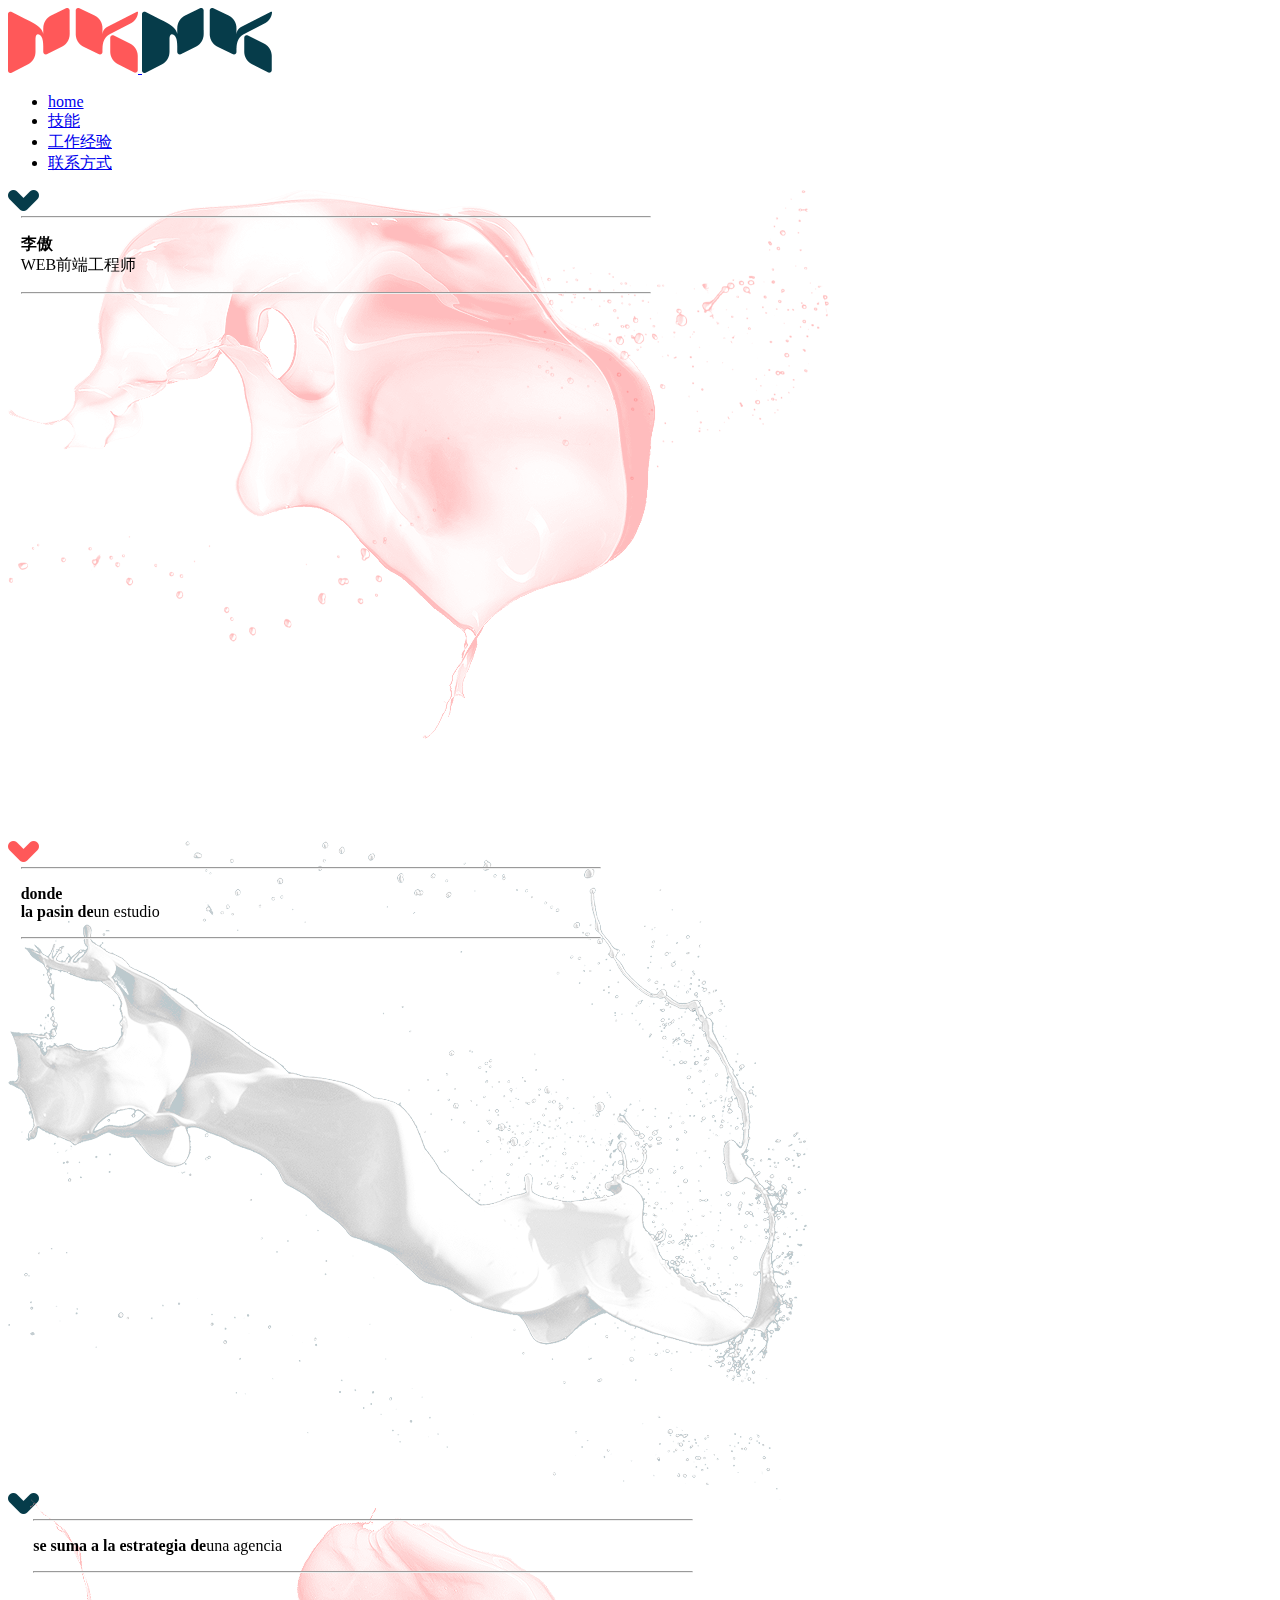
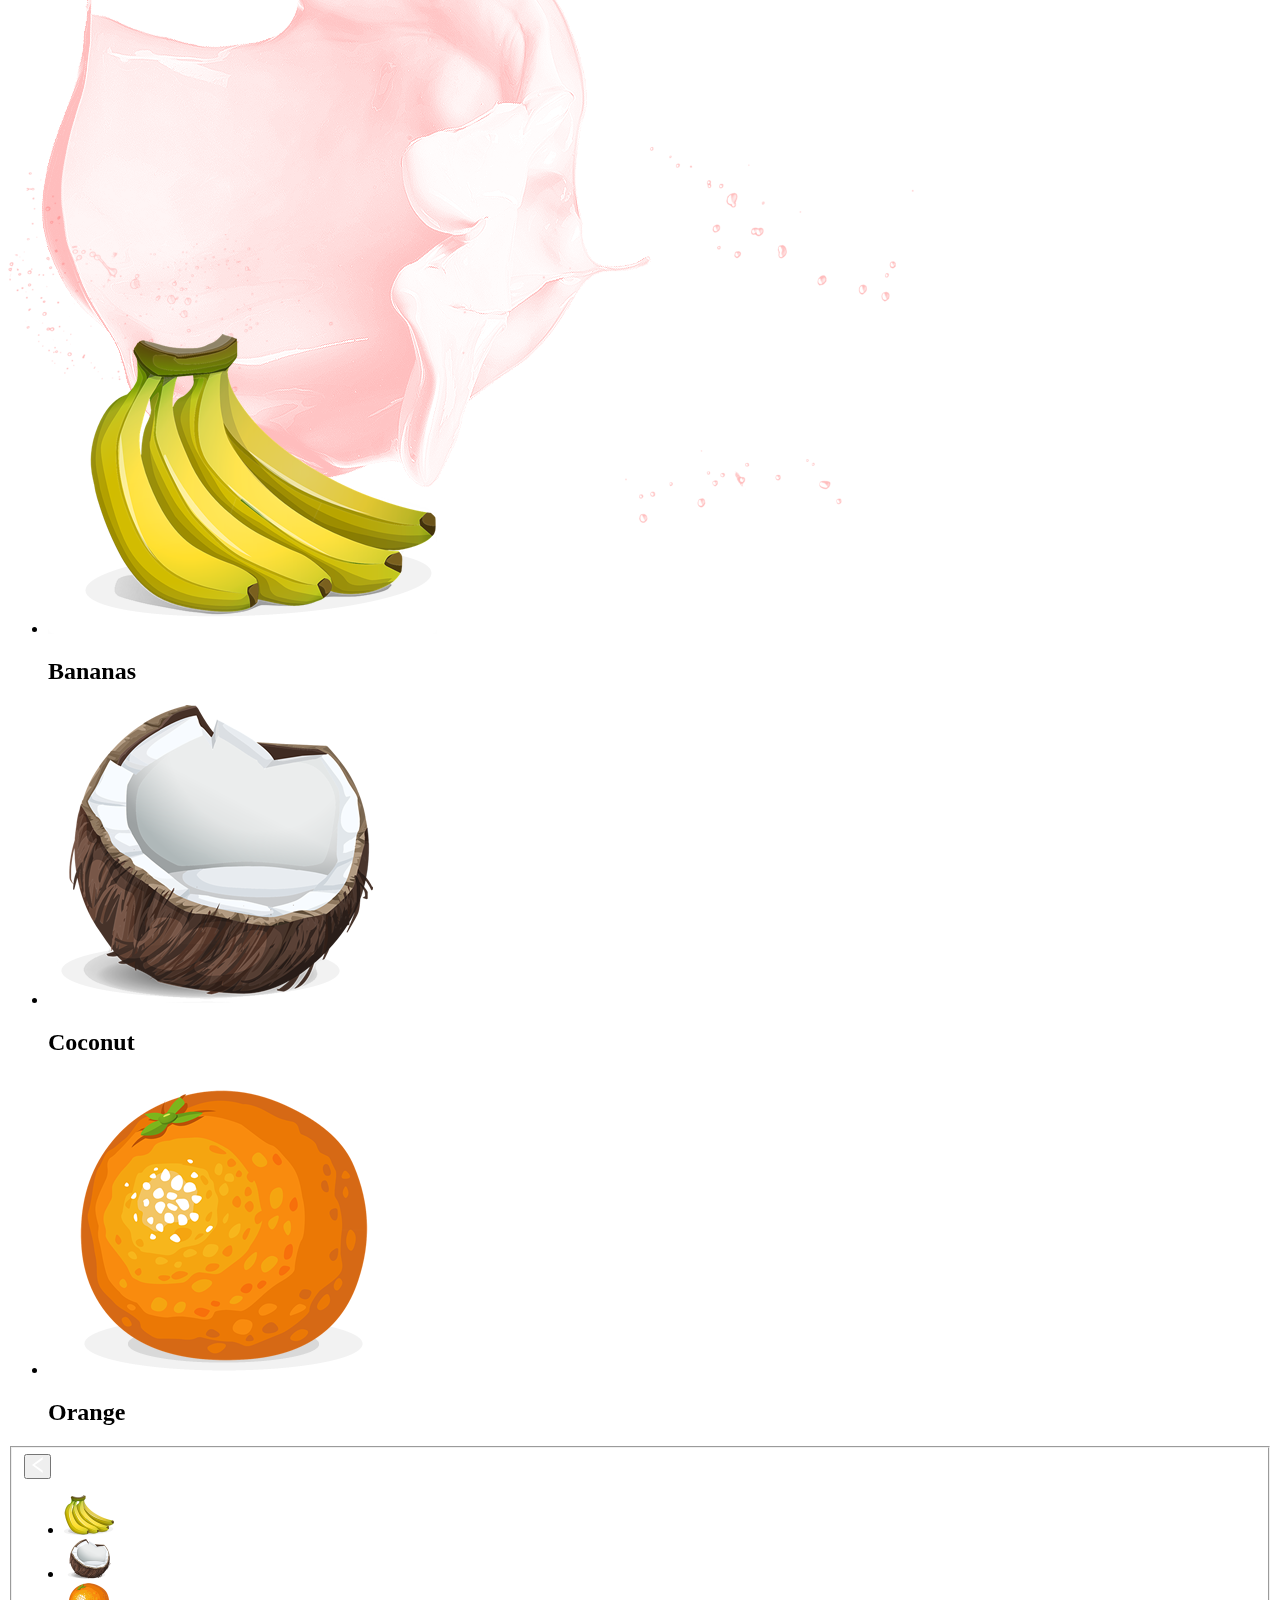
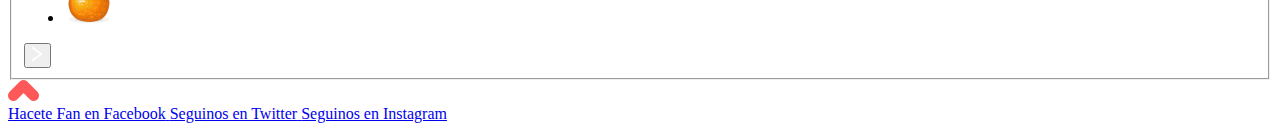
==== commit 837b7d61: "yj" ====
--- a/index.html
+++ b/index.html
@@ -1,572 +1,383 @@
-<!doctype html>
+<!DOCTYPE html>
 <html lang="en">
 <head>
 <meta charset="UTF-8">
-<title>灵魂回响</title>
-<link rel="stylesheet" href="css/base.css" />
-<link rel="stylesheet" href="css/main.css" />
-<script src="js/javascript.js"></script>
+<meta name="viewport" content="width=device-width,user-scalable=no,initial-scale=1"/>
+<link rel="shortcut icon" href="favicon.ico">
+<title>李傲-个人站</title>
+<link href="css/reset.css" rel="stylesheet">
+<link href="css/css.css" rel="stylesheet">
+<link href="css/responsive.css" rel="stylesheet">
+<link href="fonts/fonts.css" rel="stylesheet">
+
+<script src="js/jquery-1.11.2.min.js"></script>
+<script src="js/jquery.easing.js"></script>
+<script src="js/jquery.flexslider-min.js"></script>
+<!--<script src="js/jquery.mousewheel.js"></script>-->
+
+
 </head>
-
-<body>
-	<div class="ys_bg">
-        <div class="head_box">
-            <div class="head">
-                <h1 class="logo"><a href="javascript:;"></a></h1>
-                <ul class="head_ul clearfix">
-                    <li>
-                        <a href="javascript:;">客服</a>
-                        <em></em>
-                    </li>
-                    <li>
-                        <a href="javascript:;">畅游全服务</a>
-                        <em></em>
-                    </li>
-                    <li>
-                        <a href="javascript:;">畅游全游戏</a>
-                        <em></em>
-                    </li>
-                </ul>
-                <p class="head_p clearfix">
-                    <a href="javascript:;" class="head_pa1"><i></i>注册</a>
-                    <a href="javascript:;" class="head_pa2"><i></i>充值</a>
-                    <a href="javascript:;" class="head_pa3"><i></i>畅游+</a>
-                </p>
-            </div>
+<body id="home">
+<div id="loading">
+	<img src="img/loading.png" id="load">
+	<div id="latido" class="loadingGlow"></div>
+    <div id="circle"></div>
+</div>
+<header>
+  <div class="logo">
+  	<a href="index.html">
+    <img src="img/logo-salmon.png" class="salmon"/>
+  	<img src="img/logo-azul.png" class="blue"/>
+    </a>
+  </div>
+  <div class="btnMenu" id="btnMenu"><i></i><i></i><i></i></div>
+  <nav id="nav">
+    <div class="botonera">
+        <i></i>
+        <ul id="ul_by">
+          <li><a href="index.html" class="act">home<i></i></a></li>
+          <li><a href="#slide1">技能<i></i></a></li>
+          <li><a href="#slide2">工作经验<i></i></a></li>
+          <li><a href="#slide3">联系方式<i></i></a></li>
+        </ul>
+        <i></i>
+    </div>
+  </nav>
+</header>
+<div id="nav_main">
+    <div class="nav-main" data-section="inicio"></div>
+    <div class="nav-main" data-section="slide1"></div>
+    <div class="nav-main" data-section="slide2"></div>
+    <div class="nav-main" data-section="slide3"></div>
+</div>
+<section id="inicio" class="salmonGlow in" data-rel="#slide1">
+     <div class="splash layer" data-depth="0.60" style="z-index:9999;margin-left:1%;">
+        <div class="welcome" style="height:500px; width:630px; text-align:left" ><br>
+            <hr class="fat blue">
+            <p><strong>李傲</strong><br>WEB前端工程师</p>
+            <hr>
         </div>
-        <div class="top">
-            <div class="top_bg">
-                <h2 class="top_h2"><a href="javascript:;"></a></h2>
-                <div class="top_navbtn">
-                	<ul id="nav_btn">
-                    	<li class="top_sy"><a href="javascript:;" class="top_btn"></a></li>
-                        <li class="top_xinwen top_active" title="详情">
-                        	<a href="javascript:;" class="top_btn"></a>
-                        	<p class="xinwen_btn">
-                            	<a href="javascript:;">游戏新闻</a>
-                                <a href="javascript:;">官方公告</a>
-                            </p>
-                        </li>
-                        <li><a href="javascript:;" class="top_btn"></a></li>
-                        <li class="top_xinshou top_active" title="详情">
-                        	<a href="javascript:;" class="top_btn"></a>
-                        	<p class="xinwen_btn xinshou_btn">
-                            	<a href="javascript:;">新手指南</a>
-                                <a href="javascript:;">职业专题</a>
-                                <a href="javascript:;">资料站</a>
-                                <a href="javascript:;">常见问题</a>
-                            </p>
-                        </li>
-                        <li><a href="javascript:;" class="top_btn"></a></li>
-                        <li><a href="javascript:;" class="top_btn"></a></li>
-                        <li class="top_shijue top_active" title="详情">
-                        	<a href="javascript:;" class="top_btn"></a>
-                            <p class="xinwen_btn">
-                            	<a href="javascript:;">游戏视频</a>
-                                <a href="javascript:;">壁纸截图</a>
-                            </p>
-                        </li>
-                        <li class="top_hudong"><a href="javascript:;" class="top_btn"></a></li>
-                        <li class="top_kehu"><a href="javascript:;" class="top_btn"></a></li>
-                    </ul>
-                </div>
-            </div>
-            <a href="javascript:;" class="top_dianzan"></a>
+    </div>
+    <div class="splash layer" data-depth="0.30" style="z-index:2"><img src="img/splash-welcome.png"></div>
+    <div class="splash layer" data-depth="0.20" style="z-index:1"><img src="img/particles-welcome.png" style="opacity:0.4"></div>
+    <a href="#slide1" class="arrowDown"><img src="img/arrow-home.png" ></a>
+</section>
+
+
+<section id="slide1" class="blueGlow" data-rel="#slide2">	
+     <div class="splash layer" data-depth="0.60" style="z-index:9999;margin-top:10%;margin-left:1%;">
+        <div class="welcome" style="height:500px; width:580px; text-align:left" ><br>
+            <hr class="fat">
+            <p>
+                <strong>donde <br>la pasin de</strong>un estudio
+            </p>
+            <hr>
         </div>
-        <div class="ys_nr">
-            <div class="ys1_box clearfix">
-                <div class="ys1_l">
-                    <ul class="ys1_ltul clearfix">
-                        <li class="ys1_xiazai"><a href="javascript:;"></a></li>
-                        <li class="ys1_zhuce"><a href="javascript:;"></a></li>
-                        <li class="ys1_chongzhi"><a href="javascript:;"></a></li>
-                        <li class="ys1_yuehuan"><a href="javascript:;"></a></li>
-                        <li class="ys1_xinshou"><a href="javascript:;"></a></li>
-                    </ul>
-                    <div class="ys1_l_b">
-                   	  <p class="ys1_l_bimg" id="ys1_limg">
-                        	<a href="javascript:;" class="ys1_l_active"><img src="img/main_a1 (1).jpg" /></a>
-                            <a href="javascript:;"><img src="img/main_a1 (2).jpg" /></a>
-                            <a href="javascript:;"><img src="img/main_a1 (3).jpg" /></a>
-                            <a href="javascript:;"><img src="img/main_a1 (4).jpg" /></a>
-                            <a href="javascript:;"><img src="img/main_a1 (5).jpg" /></a>
-                        </p>
-                        <ul class="ys1_l_bul" id="ys1_lbtn">
-                          	<li class="ys1_l_btn1"></li>
-                            <li></li>
-                            <li></li>
-                            <li></li>
-                            <li></li>
-                        </ul>
-                        <a href="javascript:;" class="ys1_l_guanfang">官 方</a>
-                        <a href="javascript:;" class="ys1_l_meiti">媒体</a>
-                    </div>
-                </div>
-                <div class="ys1_r">
-                    <div class="ys1_rt">
-                        <p>电信一区<a href="javascript:;">【元素殿堂】</a>欢迎入驻!</p>
-                        <p>电信一区<a href="javascript:;">【元素殿堂】</a>欢迎入驻!</p>
-                    </div>
-                    <div class="ys1_rc">
-                        <div class="ys1_rc_guanzhu">
-                            <p>距您上次访问有<a href="javascript:;">200</a>条更新</p>
-                            <i class="ys1_rc_jiahao"></i>
-                            <a href="javascript:;" class="ys1_rc_weixin"></a>
-                            <a href="javascript:;" class="ys1_rc_xinlang"></a>
-                            <a href="javascript:;" class="ys1_rc_weibo"></a>
-                        </div>
-                        <ul class="ys1_rb_head" id="ys1_nav">
-                            <li><a href="javascript:;">综合</a></li>
-                            <li class="ys1_head_li2"><a href="javascript:;">新闻</a></li>
-                            <li><a href="javascript:;">公告</a></li>
-                            <li><a href="javascript:;">媒体</a></li>
-                        </ul>
-                        <div class="ys1_rb_news" id="ys1_rbnr">
-                        	<div class="ys1_rb_nr">
-                                <h4 class="ys1_rb_h4"><a href="javascript:;">全新Raid暗黑城堡 今日决战开启</a></h4>
-                                <ol class="ys1_rb_ol">
-                                    <li class="clearfix">
-                                        <a href="javascript:;">【新闻】年度大版今日开启 新职业新战场震撼上线</a>
-                                        <span>04/03</span>                                
-                                    </li>
-                                    <li class="clearfix">
-                                        <a href="javascript:;">【新闻】年度大版今日开启 新职业新战场震撼上线</a>
-                                        <span>04/03</span>                                
-                                    </li>
-                                    <li class="clearfix">
-                                        <a href="javascript:;">【新闻】年度大版今日开启 新职业新战场震撼上线</a>
-                                        <span>04/03</span>                                
-                                    </li>
-                                    <li class="clearfix">
-                                        <a href="javascript:;">【新闻】年度大版今日开启 新职业新战场震撼上线</a>
-                                        <span>04/03</span>                                
-                                    </li>
-                                    <li class="clearfix">
-                                        <a href="javascript:;">【新闻】年度大版今日开启 新职业新战场震撼上线</a>
-                                        <span>04/03</span>                                
-                                    </li>
-                                    <li class="clearfix">
-                                        <a href="javascript:;">【新闻】年度大版今日开启 新职业新战场震撼上线</a>
-                                        <span>04/03</span>                                
-                                    </li>
-                                    <li class="ys1_rb_more clearfix">
-                                        <a href="javascript:;">更多信息></a>
-                                    </li>
-                                </ol>
-                            </div>
-                            <div>
-                                <h4 class="ys1_rb_h4"><a href="javascript:;">全新Raid暗黑城堡 今日决战开启</a></h4>
-                                <ol class="ys1_rb_ol">
-                                    <li class="clearfix">
-                                        <a href="javascript:;">【新闻】揭秘术士进化史 多张设计稿曝光</a>
-                                        <span>04/03</span>                                
-                                    </li>
-                                    <li class="clearfix">
-                                        <a href="javascript:;">【新闻】揭秘术士进化史 多张设计稿曝光</a>
-                                        <span>04/03</span>                                
-                                    </li>
-                                    <li class="clearfix">
-                                        <a href="javascript:;">【新闻】揭秘术士进化史 多张设计稿曝光</a>
-                                        <span>04/03</span>                                
-                                    </li>
-                                    <li class="clearfix">
-                                        <a href="javascript:;">【新闻】揭秘术士进化史 多张设计稿曝光</a>
-                                        <span>04/03</span>                                
-                                    </li>
-                                    <li class="clearfix">
-                                        <a href="javascript:;">【新闻】揭秘术士进化史 多张设计稿曝光</a>
-                                        <span>04/03</span>                                
-                                    </li>
-                                    <li class="clearfix">
-                                        <a href="javascript:;">【新闻】揭秘术士进化史 多张设计稿曝光</a>
-                                        <span>04/03</span>                                
-                                    </li>
-                                    <li class="ys1_rb_more clearfix">
-                                        <a href="javascript:;">更多信息></a>
-                                    </li>
-                                </ol>
-                            </div>
-                            <div>
-                                <h4 class="ys1_rb_h4"><a href="javascript:;">全新Raid暗黑城堡 今日决战开启</a></h4>
-                                <ol class="ys1_rb_ol">
-                                    <li class="clearfix">
-                                        <a href="javascript:;">【新闻】年度大版今日开启 新职业新战场震撼上线</a>
-                                        <span>04/03</span>                                
-                                    </li>
-                                    <li class="clearfix">
-                                        <a href="javascript:;">【新闻】年度大版今日开启 新职业新战场震撼上线</a>
-                                        <span>04/03</span>                                
-                                    </li>
-                                    <li class="clearfix">
-                                        <a href="javascript:;">【新闻】年度大版今日开启 新职业新战场震撼上线</a>
-                                        <span>04/03</span>                                
-                                    </li>
-                                    <li class="clearfix">
-                                        <a href="javascript:;">【新闻】年度大版今日开启 新职业新战场震撼上线</a>
-                                        <span>04/03</span>                                
-                                    </li>
-                                    <li class="clearfix">
-                                        <a href="javascript:;">【新闻】年度大版今日开启 新职业新战场震撼上线</a>
-                                        <span>04/03</span>                                
-                                    </li>
-                                    <li class="clearfix">
-                                        <a href="javascript:;">【新闻】年度大版今日开启 新职业新战场震撼上线</a>
-                                        <span>04/03</span>                                
-                                    </li>
-                                    <li class="ys1_rb_more clearfix">
-                                        <a href="javascript:;">更多信息></a>
-                                    </li>
-                                </ol>
-                            </div>
-                            <div>
-                                <h4 class="ys1_rb_h4"><a href="javascript:;">全新Raid暗黑城堡 今日决战开启</a></h4>
-                                <ol class="ys1_rb_ol">
-                                    <li class="clearfix">
-                                        <a href="javascript:;">【新闻】揭秘术士进化史 多张设计稿曝光</a>
-                                        <span>04/03</span>                                
-                                    </li>
-                                    <li class="clearfix">
-                                        <a href="javascript:;">【新闻】揭秘术士进化史 多张设计稿曝光</a>
-                                        <span>04/03</span>                                
-                                    </li>
-                                    <li class="clearfix">
-                                        <a href="javascript:;">【新闻】揭秘术士进化史 多张设计稿曝光</a>
-                                        <span>04/03</span>                                
-                                    </li>
-                                    <li class="clearfix">
-                                        <a href="javascript:;">【新闻】揭秘术士进化史 多张设计稿曝光</a>
-                                        <span>04/03</span>                                
-                                    </li>
-                                    <li class="clearfix">
-                                        <a href="javascript:;">【新闻】揭秘术士进化史 多张设计稿曝光</a>
-                                        <span>04/03</span>                                
-                                    </li>
-                                    <li class="clearfix">
-                                        <a href="javascript:;">【新闻】揭秘术士进化史 多张设计稿曝光</a>
-                                        <span>04/03</span>                                
-                                    </li>
-                                    <li class="ys1_rb_more clearfix">
-                                        <a href="javascript:;">更多信息></a>
-                                    </li>
-                                </ol>
-                            </div>
-                        </div>
-                    </div>
-                </div>
-            </div>
-            <ul class="ys2_box clearfix">
-            	<li><a href="javascript:;"><img src="img/main_a2.jpg" /></a></li>
-                <li><a href="javascript:;"><img src="img/main_a2 (2).jpg" /></a></li>
-                <li><a href="javascript:;"><img src="img/main_a2 (1).jpg" /></a></li>
-                <li><a href="javascript:;"><img src="img/main_a22.jpg" /></a></li>
-            </ul>
-            <div class="ys3_box clearfix">
-            	<div class="ys3_l">
-                	<ul class="ys3_lt" id="ys3_tzhiye">
-                    	<li class="ys3_lt_1 " ></li>
-                        <li class="ys3_lt_2 active"></li>
-                        <li class="ys3_lt_3"></li>
-                        <li class="ys3_lt_4"></li>
-                        <li class="ys3_lt_5"></li>
-                        <li class="ys3_lt_6"></li>
-                    </ul>
-                    <div class="y3_zhiye" id="ys3_bzhiye">
-                    	<div class="ys3_zhiye_hover"><a href="javascript:;"><img src="img/shushi.jpg" /></a></div>
-                    	<div><a href="javascript:;"><img src="img/shenshe.jpg" /></a></div>
-                        <div><a href="javascript:;"><img src="img/shouhu.jpg" /></a></div>
-                        <div><a href="javascript:;"><img src="img/mofa.jpg" /></a></div>
-                        <div><a href="javascript:;"><img src="img/zhanshi.jpg" /></a></div>
-                        <div><a href="javascript:;"><img src="img/cike.jpg" /></a></div>
-                    </div>
-                </div>
-                <div class="ys3_r">
-                	<h4 class="ys3_rh4">活动中心</h4>
-                    <div class="ys3_rimg">
-                    	<a href="javascript:;"><img src="img/1.jpg" /></a>
-                        <p class="clearfix">
-                        	<i>女武神的秘宝</i>
-                            <span>共 7,294,712人关注 </span>
-                        </p>
-                    </div>
-                    <ol class="ys3_rol">
-                    	<li>
-                        	<a href="javascript:;">神谕者的成长礼</a>
-                            <span>进行中</span>
-                        </li>
-                        <li>
-                        	<a href="javascript:;">神谕者的成长礼</a>
-                            <span>进行中</span>
-                        </li>
-                        <li>
-                        	<a href="javascript:;">神谕者的成长礼</a>
-                            <span>进行中</span>
-                        </li>
-                        <li>
-                        	<a href="javascript:;">神谕者的成长礼</a>
-                            <span>进行中</span>
-                        </li>
-                        <li>
-                        	<a href="javascript:;">神谕者的成长礼</a>
-                            <span>进行中</span>
-                        </li>
-                        <li>
-                        	<a href="javascript:;">神谕者的成长礼</a>
-                            <span>进行中</span>
-                        </li>
-                    </ol>
-                </div>
-            </div>
-            <div class="ys4_box">
-            	<div class="ys4_l">
-                	<div class="ys4_lt">
-                    	<h3 class="ys4_lth3">快捷入口</h3>
-                        <div class="ys4_lt_rukou">
-                        	<p>
-                            	<a href="javascript:;">·账号管理</a>
-                                <a href="javascript:;">·兑换中心</a>
-                            </p>
-                            <p>
-                            	<a href="javascript:;">·账号安全</a>
-                                <a href="javascript:;">·畅游知道</a>
-                            </p>
-                            <p>
-                            	<a href="javascript:;">·BUG提交</a>
-                                <a href="javascript:;">·客户端FAQ</a>
-                            </p>
-                            <p>
-                            	<a href="javascript:;">·玩家社区</a>
-                                <a href="javascript:;">·加速器下载</a>
-                            </p>
-                        </div>
-                    </div>
-                    <div class="ys4_limg">
-                    	<a href="javascript:;" class="ys4_limg_btnl"></a>
-                        <a href="javascript:;" class="ys4_limg_btnr"></a>
-                    	<ul>
-                        	<li><a href="javascript:;"><img src="img/main_a3_1.jpg" /></a></li>
-                        </ul>
-                    </div>
-                    <div class="ys4_b_mtbox">
-                    	<div class="ys4_b_mt">媒体合作专区</div>
-                        <div class="ys4_b_xiala">
-                        	<a href="javascript:;">17173</a>
-                            <a href="javascript:;">多玩</a>
-                            <a href="javascript:;">太平洋</a>
-                            <a href="javascript:;">电玩巴士</a>
-                            <a href="javascript:;">新浪</a>
-                            <a href="javascript:;">搜狐</a>
-                           	<a href="javascript:;">百度</a>
-                        </div>
-                    </div>
-                    <div class="ys4_l_diaocha">
-                    	<a href="javascript:;"></a>
-                    </div>
-                </div>
-                <div class="ys4_r">
-                	<div class="ys4_rt clearfix">
-                    	<div class="ys4_player">
-                        	<h4 class="ys4_playerh4">玩家交流</h4>
-                            <ul class="ys4_playhead clearfix" id="ys4_play">
-                            	<li class="ys4_play_li"><a href="javascript:;">玩家攻略</a></li>
-                                <li><a href="javascript:;">论坛热帖</a></li>
-                                <li><a href="javascript:;">社区精华</a></li>
-                            </ul>
-                            <div class="ys4_player_nr clearfix" id="ys4_playnr">
-                            	<div class="ys4_player_div">
-                                    <p class="ys4_player_nrl">
-                                        <a href="javascript:;"><img src="img/wj.jpg" /></a>
-                                    </p>
-                                    <ul class="ys4_player_nrul">
-                                        <li><a href="javascript:;">·生活技能之烹饪技能详细解读</a></li>
-                                        <li><a href="javascript:;">·生活技能之烹饪技能详细解读</a></li>
-                                        <li><a href="javascript:;">·生活技能之烹饪技能详细解读</a></li>
-                                        <li><a href="javascript:;">·生活技能之烹饪技能详细解读</a></li>
-                                        <li><a href="javascript:;">·生活技能之烹饪技能详细解读</a></li>
-                                        <li><a href="javascript:;">·生活技能之烹饪技能详细解读</a></li>
-                                        <li><a href="javascript:;">·生活技能之烹饪技能详细解读</a></li>
-                                        <li><a href="javascript:;">·生活技能之烹饪技能详细解读</a></li>
-                                    </ul>
-                                    <a href="javascript:;" class="ys4_player_morebtn">更多信息></a>
-                                </div>
-                                <div>
-                                    <p class="ys4_player_nrl">
-                                        <a href="javascript:;"><img src="img/wj.jpg" /></a>
-                                    </p>
-                                    <ul class="ys4_player_nrul">
-                                        <li><a href="javascript:;">·屌丝逆袭 大神成长计划开启</a></li>
-                                        <li><a href="javascript:;">·屌丝逆袭 大神成长计划开启</a></li>
-                                        <li><a href="javascript:;">·屌丝逆袭 大神成长计划开启</a></li>
-                                        <li><a href="javascript:;">·屌丝逆袭 大神成长计划开启</a></li>
-                                        <li><a href="javascript:;">·屌丝逆袭 大神成长计划开启</a></li>
-                                        <li><a href="javascript:;">·屌丝逆袭 大神成长计划开启</a></li>
-                                        <li><a href="javascript:;">·屌丝逆袭 大神成长计划开启</a></li>
-                                        <li><a href="javascript:;">·屌丝逆袭 大神成长计划开启</a></li>
-                                    </ul>
-                                    <a href="javascript:;" class="ys4_player_morebtn">更多信息></a>
-                                </div>
-                                <div>
-                                    <p class="ys4_player_nrl">
-                                        <a href="javascript:;"><img src="img/wj.jpg" /></a>
-                                    </p>
-                                    <ul class="ys4_player_nrul">
-                                        <li><a href="javascript:;">·生活技能之烹饪技能详细解读</a></li>
-                                        <li><a href="javascript:;">·生活技能之烹饪技能详细解读</a></li>
-                                        <li><a href="javascript:;">·生活技能之烹饪技能详细解读</a></li>
-                                        <li><a href="javascript:;">·生活技能之烹饪技能详细解读</a></li>
-                                        <li><a href="javascript:;">·生活技能之烹饪技能详细解读</a></li>
-                                        <li><a href="javascript:;">·生活技能之烹饪技能详细解读</a></li>
-                                        <li><a href="javascript:;">·生活技能之烹饪技能详细解读</a></li>
-                                        <li><a href="javascript:;">·生活技能之烹饪技能详细解读</a></li>
-                                    </ul>
-                                    <a href="javascript:;" class="ys4_player_morebtn">更多信息></a>
-                                </div>
-                            </div>
-                        </div>
-                        <div class="ys4_yxzl">
-                        	<h4 class="ys4_playerh4">游戏资料</h4>
-                            <div class="ys4_yxzl_b">
-                            	<dl>
-                                    <dt>新手入门<i></i></dt>
-                                    <dd><a href="javascript:;">注册账号</a> | <a href="javascript:;"S>下载游戏</a> | <a href="javascript:;">登录游戏</a></dd>
-								</dl>
-                                <dl>
-                                    <dt>新手入门<i></i></dt>
-                                    <dd><a href="javascript:;">注册账号</a> | <a href="javascript:;"S>下载游戏</a> | <a href="javascript:;">登录游戏</a></dd>
-								</dl>
-                                <dl>
-                                    <dt>新手入门<i></i></dt>
-                                    <dd><a href="javascript:;">注册账号</a> | <a href="javascript:;"S>下载游戏</a> | <a href="javascript:;">登录游戏</a></dd>
-								</dl>
-                                <dl class="ys4_yxzl_lastdl">
-                                    <dt>新手入门<i></i></dt>
-                                    <dd><a href="javascript:;">注册账号</a> | <a href="javascript:;"S>下载游戏</a> | <a href="javascript:;">登录游戏</a></dd>
-								</dl>
-                                <a href="javascript:;" class="ys4_player_ziliao">进入资料站</a>
-                            </div>
-                        </div>
-                	</div>
-                    <div class="ys4_rb clearfix">
-                    	<div class="ys4_player">
-                        	<h4 class="ys4_playerh4">媒体专区</h4>
-                            <ul class="ys4_playhead clearfix" id="ys4_meitinr">
-                            	<li class="ys4_play_li"><a href="javascript:;">17173</a></li>
-                                <li><a href="javascript:;">新浪爱问</a></li>
-                                <li><a href="javascript:;">太平洋游戏</a></li>
-                            </ul>
-                            <div class="ys4_player_nr clearfix" id="ys4_meiti">
-                            	<div class="ys4_player_div">
-                                    <p class="ys4_player_nrl">
-                                        <a href="javascript:;"><img src="img/wj.jpg" /></a>
-                                    </p>
-                                    <ul class="ys4_player_nrul">
-                                        <li><a href="javascript:;">·生活技能之烹饪技能详细解读</a></li>
-                                        <li><a href="javascript:;">·生活技能之烹饪技能详细解读</a></li>
-                                        <li><a href="javascript:;">·生活技能之烹饪技能详细解读</a></li>
-                                        <li><a href="javascript:;">·生活技能之烹饪技能详细解读</a></li>
-                                        <li><a href="javascript:;">·生活技能之烹饪技能详细解读</a></li>
-                                        <li><a href="javascript:;">·生活技能之烹饪技能详细解读</a></li>
-                                        <li><a href="javascript:;">·生活技能之烹饪技能详细解读</a></li>
-                                        <li><a href="javascript:;">·生活技能之烹饪技能详细解读</a></li>
-                                    </ul>
-                                    <a href="javascript:;" class="ys4_player_morebtn">更多信息></a>
-                                </div>
-                                <div>
-                                    <p class="ys4_player_nrl">
-                                        <a href="javascript:;"><img src="img/wj.jpg" /></a>
-                                    </p>
-                                    <ul class="ys4_player_nrul">
-                                        <li><a href="javascript:;">·屌丝逆袭 大神成长计划开启</a></li>
-                                        <li><a href="javascript:;">·屌丝逆袭 大神成长计划开启</a></li>
-                                        <li><a href="javascript:;">·屌丝逆袭 大神成长计划开启</a></li>
-                                        <li><a href="javascript:;">·屌丝逆袭 大神成长计划开启</a></li>
-                                        <li><a href="javascript:;">·屌丝逆袭 大神成长计划开启</a></li>
-                                        <li><a href="javascript:;">·屌丝逆袭 大神成长计划开启</a></li>
-                                        <li><a href="javascript:;">·屌丝逆袭 大神成长计划开启</a></li>
-                                        <li><a href="javascript:;">·屌丝逆袭 大神成长计划开启</a></li>
-                                    </ul>
-                                    <a href="javascript:;" class="ys4_player_morebtn">更多信息></a>
-                                </div>
-                                <div>
-                                    <p class="ys4_player_nrl">
-                                        <a href="javascript:;"><img src="img/wj.jpg" /></a>
-                                    </p>
-                                    <ul class="ys4_player_nrul">
-                                        <li><a href="javascript:;">·生活技能之烹饪技能详细解读</a></li>
-                                        <li><a href="javascript:;">·生活技能之烹饪技能详细解读</a></li>
-                                        <li><a href="javascript:;">·生活技能之烹饪技能详细解读</a></li>
-                                        <li><a href="javascript:;">·生活技能之烹饪技能详细解读</a></li>
-                                        <li><a href="javascript:;">·生活技能之烹饪技能详细解读</a></li>
-                                        <li><a href="javascript:;">·生活技能之烹饪技能详细解读</a></li>
-                                        <li><a href="javascript:;">·生活技能之烹饪技能详细解读</a></li>
-                                        <li><a href="javascript:;">·生活技能之烹饪技能详细解读</a></li>
-                                    </ul>
-                                    <a href="javascript:;" class="ys4_player_morebtn">更多信息></a>
-                                </div>
-                            </div>
-                        </div>
-                        <div class="ys4_video">
-                        	<h4 class="ys4_playerh4">视觉欣赏</h4>
-                            <ul class="ys4_video_head clearfix" id="ys4_video_h">
-                            	<li class="ys4_play_li"><a href="javascript:;">游戏视频</a></li>
-                                <li><a href="javascript:;">游戏截图</a></li>
-                            </ul>
-                            <div class="ys4_video_b clearfix" id="ys4_videoul">
-                            	<div class="ys4_video_div">	
-                                    <ul>
-                                        <li><a href="javascript:;"><img src="img/1 (1).jpg" /></a></li>
-                                        <li><a href="javascript:;"><img src="img/1 (1).jpg" /></a></li>
-                                        <li><a href="javascript:;"><img src="img/1 (1).jpg" /></a></li>
-                                        <li><a href="javascript:;"><img src="img/1 (1).jpg" /></a></li>
-                                    </ul>
-                                    <a href="javascript:;" class="ys4_player_morebtn">更多信息></a>
-                                </div>
-                                <div>	
-                                    <ul>
-                                        <li><a href="javascript:;"><img src="img/1 (2).jpg" /></a></li>
-                                        <li><a href="javascript:;"><img src="img/1 (2).jpg" /></a></li>
-                                        <li><a href="javascript:;"><img src="img/1 (2).jpg" /></a></li>
-                                        <li><a href="javascript:;"><img src="img/1 (2).jpg" /></a></li>
-                                    </ul>
-                                    <a href="javascript:;" class="ys4_player_morebtn">更多信息></a>
-                                </div>
-                            </div>
-                        </div>
-                    </div>
-                </div>
-            </div>
-            <dl class="ys_jkyx">
-            	<dt>健康游戏公告</dt>
-                <dd>
-                	<p>抵制不良游戏，拒绝盗版游戏。注意自我保护，谨防受骗上当。适度游戏益脑，沉迷游戏伤身。合理安排时间，享受健康生活。</p>
-                    <p>本游戏适合18周岁以上的成年人用户，未满18周岁的未成年用户请在家长的监督下进行游戏。</p>
-                </dd>
-            </dl>
+    </div>
+            <div class="splash layer" data-depth="0.30" style="z-index:1"><img src="img/splash-estudio.png"></div>
+            <div class="splash layer" data-depth="0.20" style="z-index:1"><img src="img/particles-estudio.png"></div>
+    <a href="#slide2" class="arrowDown"><img src="img/arrow-home-salmon.png"></a>
+</section>
+<section id="slide2" class="salmonGlow" data-rel="#slide3">	
+     <div class="splash layer" data-depth="0.60" style="z-index:9999;margin-top:10%;margin-left:2%;">
+        <div class="welcome" style="height:400px; width:660px; text-align:left; margin-top:5%" ><br>
+            <hr class="fat blue">
+            <p>
+                <strong>se suma a la estrategia de</strong>una agencia
+            </p>
+            <hr>
         </div>
-        <div class="foot_box">
-        	<div class="foot clearfix">
-            	<a href="javascript:;" class="foot_l"></a>
-                <a href="javascript:;" class="foot_c"></a>
-                <div class="foot_r">
-                	<p>北京畅游时代数码技术有限公司版权所有  Copyright © 2011 ChangYou.com Limited. All rights reserved. 法律声明  |  联系我们</p>
-                    <p>京网文[2011]0260-093号  |  京ICP证：070525号 </p>
-                </div>
-            </div>
-        </div>
-	</div>
+    </div>
+    <div class="splash layer" data-depth="0.20" style="z-index:1;margin-top:20%;"><img src="img/particles-agencia.png" style="opacity:0.4"></div>
+    <div class="splash layer" data-depth="0.30" style="z-index:2; margin-left:1%;"><img src="img/splash-agencia.png"></div>
+    <a href="#slide3" class="arrowDown"><img src="img/arrow-home.png"></a>
+</section>
+<section id="slide3" class="Shuffling ">
+	  <div id="sequence" class="seq">
+	    <ul class="seq-canvas">
+		<li class="seq-step1 seq-valign seq-in">
+			<div class="seq-vcenter">
+				<img data-seq class="seq-feature" src=" img/bananas.png" alt="A cartoon illustration of a bunch of bananas" width="389" height="300" srcset=" img/bananas.png 1x,  img/bananas@2x.png 2x" />
+				<h2 data-seq class="seq-title">Bananas</h2>
+			</div>
+		</li>
+		<li class="seq-step2 seq-valign">
+			<div class="seq-vcenter">
+				<img data-seq class="seq-feature" src=" img/coconut.png" alt="A cartoon illustration of half a coconut" width="325" height="300" srcset=" img/coconut.png 1x,  img/coconut@2x.png 2x" />
+				<h2 data-seq class="seq-title">Coconut</h2>
+			</div>
+		</li>
+		<li class="seq-step3 seq-valign">
+			<div class="seq-vcenter">
+				<img data-seq class="seq-feature" src=" img/orange.png" alt="A cartoon illustration of a round orange" width="350" height="300" srcset=" img/orange.png 1x,  img/orange@2x.png 2x" />
+				<h2 data-seq class="seq-title">Orange</h2>
+			</div>
+		</li>
+	</ul>
+
+	    <fieldset class="seq-nav" aria-label="Slider buttons" aria-controls="sequence">
+		<button type="button" class="seq-prev" aria-label="Previous">
+			<img src=" img/prev.svg" alt="Previous" />
+		</button>
+	
+		<ul role="navigation" aria-label="Pagination" class="seq-pagination">
+			<li class="seq-current">
+				<a href="#step1" rel="step1" title="Go to bananas">
+					<img src=" img/tn-bananas@2x.png" alt="Bananas" width="50" height="40" />
+				</a>
+			</li>
+			<li>
+				<a href="#step2" rel="step2" title="Go to coconut">
+					<img src=" img/tn-coconut@2x.png" alt="Coconut" width="50" height="40" />
+				</a>
+			</li>
+			<li>
+				<a href="#step3" rel="step3" title="Go to orange">
+					<img src=" img/tn-orange@2x.png" alt="Orange" width="50" height="40" />
+				</a>
+			</li>
+		</ul>
+	
+		<button type="button" class="seq-next" aria-label="Next">
+			<img src=" img/next.svg" alt="Next" />
+		</button>
+	
+	</fieldset>
+      </div>
+       <div class="bot" id="bot"><a class="scroll" href="#home"><img src="img/arrow-home-salmon-f.png"></a></div>
+</section>
+<footer id="footer">
+  <div class="social"> 
+    <a class="pastille facebook" target="_blank" href="http://facebook.com/elestudionk"> <span class="icon">Hacete Fan en Facebook</span> <span class="icon roll"></span> </a> 
+    <a class="pastille twitter" target="_blank" href="http://twitter.com/elestudionk"> <span class="icon">Seguinos en Twitter</span> <span class="icon roll"></span> </a> 
+    <a class="pastille instagram" target="_blank" href="http://instagram.com/elestudionk"> <span class="icon">Seguinos en Instagram</span> <span class="icon roll"></span> </a> 
+  </div>
+</footer>
+<script>
+    /*滑动*/
+$(function(){
+	var bOk=false;
+	window.onscroll=function (){
+		var sT=document.documentElement.scrollTop||document.body.scrollTop;
+		if(bOk){
+			clearInterval($('.bot').timer);
+		}
+		bOk=true;
+		
+	};
+	$('.bot').click(function(){
+     var start=document.documentElement.scrollTop||document.body.scrollTop;
+        	var oBt=document.getElementById('bot');
+		var iTarget=0;   
+		var dis=iTarget-start;
+		var count=Math.floor(3000/30);
+		var n=0;
+		
+		clearInterval(oBt.timer);
+		oBt.timer=setInterval(function (){
+			n++;
+			var a=1-n/count;
+			var cur=start+dis*(1-Math.pow(a,3));
+			document.documentElement.scrollTop=document.body.scrollTop=cur;
+			bOk=false;
+			
+			if(n==count){
+				clearInterval(oBt.timer);
+			}
+		},30);   
+    });
+    var oBy=document.getElementById('ul_by');
+    var oLi=oBy.querySelectorAll('li');
+    var oNav=document.getElementById('nav');
+    var oBtnMenu=document.getElementById('btnMenu');
+    for(var i=0;i<oLi.length;i++){
+        oLi[i].onclick=function(){
+            oNav.style.display='none';
+            oBtnMenu.className='btnMenu';
+        };
+    }
+});
+</script>
+<script src="js/imagesloaded.pkgd.min.js"></script>
+<script src="js/hammer.min.js"></script>
+<script src="js/sequence.min.js"></script>
+<script src="js/sequence-theme.mono.js"></script>
+
+<script src="js/parallax.js"></script>
+<script src="js/js.js"></script>
+<script>
+$(document).ready(function(){
+//PARALLAX
+//if($(window).width() > 768){
+    var scene = document.getElementById('inicio');
+    var scene1 = document.getElementById('slide1');
+    var scene2 = document.getElementById('slide2');
+    var scene3 = document.getElementById('slide3');
+    var parallax = new Parallax(scene);
+    var parallax = new Parallax(slide1);
+    var parallax = new Parallax(slide2);
+    var parallax = new Parallax(slide3);
+//}
+//CANTIDAD SLIDES
+  var cantSlide = $('.flexManifiesto ul.slides li').length;
+  $('#cant').html('/'+cantSlide);
+  $('.flexSivori').flexslider({
+	animation: "fade"
+  });
+  $('.flexManifiesto').flexslider({
+	animation: "slide"
+  });
+  //HEADER SCROLL
+	$(window).scroll(function(e){
+		var scrol = $(window).scrollTop();
+		var section = $('section').height() - 100;
+		if(scrol >= section && scrol < (section*2)){
+			$('#home header').addClass('headSalmon');
+			$('nav').addClass('navBlue');	
+		}else if(scrol > (section*3)){
+			$('#home header').addClass('headSalmon');
+			$('nav').addClass('navBlue');					
+		}else{
+			$('#home header').removeClass('headSalmon');
+			$('nav').removeClass('navBlue');
+		}
+		navMainScroll()
+	});
+});
+//botoncitos
+navMainScroll()
+
+$(".nav-main").on('click', function(e){
+	e.preventDefault();
+	var newtop = $("#"+$(this).data("section")).offset().top;
+	scrolling=true;
+	$("html,body").stop(true,true).animate({scrollTop:  newtop + "px"}, 300,function(){
+		scrolling=false;
+	});
+});
+function navMainScroll(){	
+	var scrol = $(window).scrollTop();
+	// nav lateral
+	$(".nav-main").each(function(e,i){
+		var sec = $("#"+$(this).data("section"));
+
+		if (!sec.offset()) return
+			if( (scrol+$(window).height()/2) >= sec.offset().top && (sec.offset().top+$(window).height()) > scrol && !sec.hasClass("active")){
+			$(".nav-main").removeClass("active");
+			$(this).addClass("active");
+		}
+	});	
+}
+/*mouseWhell*/
+if($(window).width() > 768){
+
+    var scrol = 0;
+    var handleAvailable = true;
+
+    // function sube(){
+    //     window.onmousewheel = document.onmousewheel = null;
+    //     window.removeEventListener('DOMMouseScroll', wheel, false);
+    //             handleAvailable = true;
+    //     $(window).scroll(function(){
+    //         //alert($('body').scrollTop());
+    //         //alert($('#slide3').offset().top);
+    //         if($('body').scrollTop() < $('#slide3').offset().top){
+    //             scroll=1;
+    //             window.onmousewheel = document.onmousewheel = wheel;
+    //             window.addEventListener('DOMMouseScroll', wheel, false);
+    //             // handle(1);
+    //         }
+    //     });
+    // }
+    function handle(delta) {
+        
+        //window.onmousewheel = document.onmousewheel = wheel;
+        //window.addEventListener('DOMMouseScroll', wheel, false);
+
+        if(handleAvailable == true){
+        
+            if (delta < 0){ 
+                console.log(scrol);
+                handleAvailable = false;
+
+                if(scrol == 0){
+                    playSection('slide1', 0);
+                    scrol = 1;
+
+                }else if(scrol == 1){
+                    playSection('slide2', 0);
+                    scrol = 2;
+
+                }else if(scrol == 2){
+                    playSection('slide3', 0);
+                    scrol = 3;
+
+                }else if(scrol == 3){
+                    //playSection('slide3', 350);
+                    window.onmousewheel = document.onmousewheel = null;
+                    window.removeEventListener('DOMMouseScroll', wheel, false);
+                   // sube();
+                    scrol = 4;  
+                }else if(scrol == 4){
+                    playSection('footer', 0);
+                    scrol = 4;  
+                }           
+            }
+            else if(delta > 0){
+                console.log(scrol);
+                handleAvailable = false;
+
+                if(scrol == 4){
+                    //playSection('slide3', 350);
+                    scrol = 3;
+                }else if(scrol == 3){
+                    playSection('slide3', 0);
+                    scrol = 2;
+                }else if(scrol == 2){
+                    playSection('slide2', 0);
+                    scrol = 1;
+                }else if(scrol == 1){
+                    playSection('slide1', 0);
+                    scrol = 0;
+                } else if(scrol == 0){
+                    playSection('inicio', 0);
+                    scrol = 0;
+                }
+            }
+        }
+    }
+
+    function playSection(section, x){
+        
+        $('html, body').animate({scrollTop: $('#'+section).offset().top + x}, 300);
+        setTimeout(function(){
+            handleAvailable = true; // una vez que termina el video habilito el scroll de nuevo
+        }, 1000);
+    }
+
+    function wheel(event){
+            var delta = 0;
+            if (!event)
+                    event = window.event;
+            if (event.wheelDelta) {
+                    delta = event.wheelDelta/120;
+            } else if (event.detail) { 
+                    delta = -event.detail/3;
+            }
+            if (delta)
+                    handle(delta);
+           
+            if (event.preventDefault)
+                    event.preventDefault();
+            event.returnValue = false;
+    }
+    if (window.addEventListener)
+            /** DOMMouseScroll is for mozilla. */
+            window.addEventListener('DOMMouseScroll', wheel, false);
+    /** IE/Opera. */
+    window.onmousewheel = document.onmousewheel = wheel;
+
+}
+</script>
 </body>
-</html>
-
-
-
-
-
-
-
-
-
-
-
-
-
-
-
+</html>--- a/fonts/fonts.css
+++ b/fonts/fonts.css
@@ -0,0 +1,28 @@
+/*Medium*/
+@font-face {
+	font-family: 'Gotham-Medium';
+	src: url('GothamRounded-Medium.eot');
+	src: url('GothamRounded-Medium.ttf') format('woff'), url('GothamRounded-Medium.ttf') format('truetype'), url('GothamRounded-Medium.svg') format('svg');
+	font-style: normal;
+}
+/*Light*/
+@font-face {
+	font-family: 'Gotham-Light';
+	src: url('GothamRounded-Light.eot');
+	src: url('GothamRounded-Light.ttf') format('woff'), url('GothamRounded-Light.ttf') format('truetype'), url('GothamRounded-Light.svg') format('svg');
+	font-style: normal;
+}
+/*Bold*/
+@font-face {
+	font-family: 'Gotham-Bold';
+	src: url('GothamRounded-Bold.eot');
+	src: url('GothamRounded-Bold.ttf') format('woff'), url('GothamRounded-Bold.ttf') format('truetype'), url('GothamRounded-Bold.svg') format('svg');
+	font-style: normal;
+}
+/*Book*/
+@font-face {
+	font-family: 'Gotham-Book';
+	src: url('GothamRounded-Book.eot');
+	src: url('GothamRounded-Book.ttf') format('woff'), url('GothamRounded-Book.ttf') format('truetype'), url('GothamRounded-Book.svg') format('svg');
+	font-style: normal;
+}
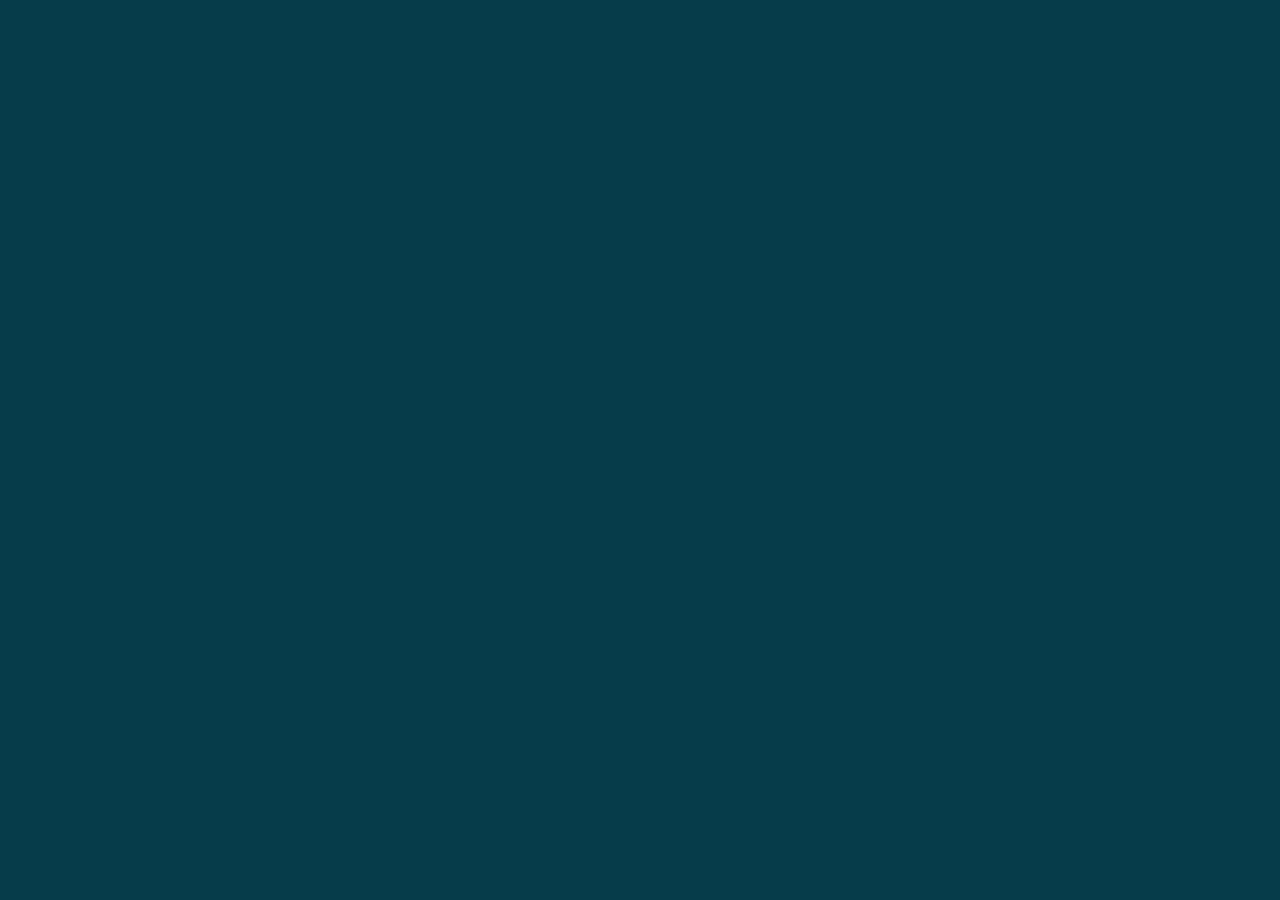
==== commit bff48442: "com" ====
--- a/index.html
+++ b/index.html
@@ -1,383 +1,46 @@
-<!DOCTYPE html>
+<!doctype html>
 <html lang="en">
 <head>
 <meta charset="UTF-8">
-<meta name="viewport" content="width=device-width,user-scalable=no,initial-scale=1"/>
-<link rel="shortcut icon" href="favicon.ico">
-<title>李傲-个人站</title>
-<link href="css/reset.css" rel="stylesheet">
-<link href="css/css.css" rel="stylesheet">
-<link href="css/responsive.css" rel="stylesheet">
-<link href="fonts/fonts.css" rel="stylesheet">
+<title>Document</title>
+<style>
+	body{
+		background: #063c4a;
+		width:100%;
+		height:100%;
+	}
+	
+/*LOADING*/
+#loading{height:100%;background:#063c4a;display:;z-index:999;position:fixed;top:0;left:0;width:100%;height:100%;transition:all ease 0.5s;-webkit-transition:all ease 0.5s}
+#latido{animation:5s latido infinite;-webkit-animation:5s latido infinite;height:500px;width:500px;position:absolute;left:50%;top:50%;margin-top:-250px;margin-left:-250px;}
+#load{animation:0.4s load infinite;-webkit-animation:0.4s load infinite;position:absolute;position:absolute;left:50%;top:50%;margin-top:-81px;margin-left:-81px;z-index:1}
+#circle{width:140px;height:140px;margin:-70px 0 0 -70px;top:50%;left:50%;position:absolute;background:url(logo-load.png) no-repeat center #ff5859;border-radius:140px;z-index:2}
 
-<script src="js/jquery-1.11.2.min.js"></script>
-<script src="js/jquery.easing.js"></script>
-<script src="js/jquery.flexslider-min.js"></script>
-<!--<script src="js/jquery.mousewheel.js"></script>-->
+@keyframes load{
+   0%{transform:rotate(0deg);-webkit-transform:rotate(0deg)}   
+   25%{transform:rotate(90deg);-webkit-transform:rotate(90deg)}
+   50%{transform:rotate(180deg);-webkit-transform:rotate(180deg)}
+   75%{transform:rotate(270deg);-webkit-transform:rotate(270deg)}
+   100%{transform:rotate(360deg);-webkit-transform:rotate(360deg);}
+}
+</style>
+<script src="jquery-1.11.2.min.js"></script>
+<script>
+$(window).load(function(){
+	$('#loading').css('transform','scale(1.4)');
+	$('#loading').fadeOut('slow', function(){
+		$('section').removeClass('in');
+	});
+});
 
 
+</script>
 </head>
-<body id="home">
+<body>
 <div id="loading">
-	<img src="img/loading.png" id="load">
+	<img src="loading.png" alt=""/ id="load">
 	<div id="latido" class="loadingGlow"></div>
-    <div id="circle"></div>
+	<div id="circle"></div>
 </div>
-<header>
-  <div class="logo">
-  	<a href="index.html">
-    <img src="img/logo-salmon.png" class="salmon"/>
-  	<img src="img/logo-azul.png" class="blue"/>
-    </a>
-  </div>
-  <div class="btnMenu" id="btnMenu"><i></i><i></i><i></i></div>
-  <nav id="nav">
-    <div class="botonera">
-        <i></i>
-        <ul id="ul_by">
-          <li><a href="index.html" class="act">home<i></i></a></li>
-          <li><a href="#slide1">技能<i></i></a></li>
-          <li><a href="#slide2">工作经验<i></i></a></li>
-          <li><a href="#slide3">联系方式<i></i></a></li>
-        </ul>
-        <i></i>
-    </div>
-  </nav>
-</header>
-<div id="nav_main">
-    <div class="nav-main" data-section="inicio"></div>
-    <div class="nav-main" data-section="slide1"></div>
-    <div class="nav-main" data-section="slide2"></div>
-    <div class="nav-main" data-section="slide3"></div>
-</div>
-<section id="inicio" class="salmonGlow in" data-rel="#slide1">
-     <div class="splash layer" data-depth="0.60" style="z-index:9999;margin-left:1%;">
-        <div class="welcome" style="height:500px; width:630px; text-align:left" ><br>
-            <hr class="fat blue">
-            <p><strong>李傲</strong><br>WEB前端工程师</p>
-            <hr>
-        </div>
-    </div>
-    <div class="splash layer" data-depth="0.30" style="z-index:2"><img src="img/splash-welcome.png"></div>
-    <div class="splash layer" data-depth="0.20" style="z-index:1"><img src="img/particles-welcome.png" style="opacity:0.4"></div>
-    <a href="#slide1" class="arrowDown"><img src="img/arrow-home.png" ></a>
-</section>
-
-
-<section id="slide1" class="blueGlow" data-rel="#slide2">	
-     <div class="splash layer" data-depth="0.60" style="z-index:9999;margin-top:10%;margin-left:1%;">
-        <div class="welcome" style="height:500px; width:580px; text-align:left" ><br>
-            <hr class="fat">
-            <p>
-                <strong>donde <br>la pasin de</strong>un estudio
-            </p>
-            <hr>
-        </div>
-    </div>
-            <div class="splash layer" data-depth="0.30" style="z-index:1"><img src="img/splash-estudio.png"></div>
-            <div class="splash layer" data-depth="0.20" style="z-index:1"><img src="img/particles-estudio.png"></div>
-    <a href="#slide2" class="arrowDown"><img src="img/arrow-home-salmon.png"></a>
-</section>
-<section id="slide2" class="salmonGlow" data-rel="#slide3">	
-     <div class="splash layer" data-depth="0.60" style="z-index:9999;margin-top:10%;margin-left:2%;">
-        <div class="welcome" style="height:400px; width:660px; text-align:left; margin-top:5%" ><br>
-            <hr class="fat blue">
-            <p>
-                <strong>se suma a la estrategia de</strong>una agencia
-            </p>
-            <hr>
-        </div>
-    </div>
-    <div class="splash layer" data-depth="0.20" style="z-index:1;margin-top:20%;"><img src="img/particles-agencia.png" style="opacity:0.4"></div>
-    <div class="splash layer" data-depth="0.30" style="z-index:2; margin-left:1%;"><img src="img/splash-agencia.png"></div>
-    <a href="#slide3" class="arrowDown"><img src="img/arrow-home.png"></a>
-</section>
-<section id="slide3" class="Shuffling ">
-	  <div id="sequence" class="seq">
-	    <ul class="seq-canvas">
-		<li class="seq-step1 seq-valign seq-in">
-			<div class="seq-vcenter">
-				<img data-seq class="seq-feature" src=" img/bananas.png" alt="A cartoon illustration of a bunch of bananas" width="389" height="300" srcset=" img/bananas.png 1x,  img/bananas@2x.png 2x" />
-				<h2 data-seq class="seq-title">Bananas</h2>
-			</div>
-		</li>
-		<li class="seq-step2 seq-valign">
-			<div class="seq-vcenter">
-				<img data-seq class="seq-feature" src=" img/coconut.png" alt="A cartoon illustration of half a coconut" width="325" height="300" srcset=" img/coconut.png 1x,  img/coconut@2x.png 2x" />
-				<h2 data-seq class="seq-title">Coconut</h2>
-			</div>
-		</li>
-		<li class="seq-step3 seq-valign">
-			<div class="seq-vcenter">
-				<img data-seq class="seq-feature" src=" img/orange.png" alt="A cartoon illustration of a round orange" width="350" height="300" srcset=" img/orange.png 1x,  img/orange@2x.png 2x" />
-				<h2 data-seq class="seq-title">Orange</h2>
-			</div>
-		</li>
-	</ul>
-
-	    <fieldset class="seq-nav" aria-label="Slider buttons" aria-controls="sequence">
-		<button type="button" class="seq-prev" aria-label="Previous">
-			<img src=" img/prev.svg" alt="Previous" />
-		</button>
-	
-		<ul role="navigation" aria-label="Pagination" class="seq-pagination">
-			<li class="seq-current">
-				<a href="#step1" rel="step1" title="Go to bananas">
-					<img src=" img/tn-bananas@2x.png" alt="Bananas" width="50" height="40" />
-				</a>
-			</li>
-			<li>
-				<a href="#step2" rel="step2" title="Go to coconut">
-					<img src=" img/tn-coconut@2x.png" alt="Coconut" width="50" height="40" />
-				</a>
-			</li>
-			<li>
-				<a href="#step3" rel="step3" title="Go to orange">
-					<img src=" img/tn-orange@2x.png" alt="Orange" width="50" height="40" />
-				</a>
-			</li>
-		</ul>
-	
-		<button type="button" class="seq-next" aria-label="Next">
-			<img src=" img/next.svg" alt="Next" />
-		</button>
-	
-	</fieldset>
-      </div>
-       <div class="bot" id="bot"><a class="scroll" href="#home"><img src="img/arrow-home-salmon-f.png"></a></div>
-</section>
-<footer id="footer">
-  <div class="social"> 
-    <a class="pastille facebook" target="_blank" href="http://facebook.com/elestudionk"> <span class="icon">Hacete Fan en Facebook</span> <span class="icon roll"></span> </a> 
-    <a class="pastille twitter" target="_blank" href="http://twitter.com/elestudionk"> <span class="icon">Seguinos en Twitter</span> <span class="icon roll"></span> </a> 
-    <a class="pastille instagram" target="_blank" href="http://instagram.com/elestudionk"> <span class="icon">Seguinos en Instagram</span> <span class="icon roll"></span> </a> 
-  </div>
-</footer>
-<script>
-    /*滑动*/
-$(function(){
-	var bOk=false;
-	window.onscroll=function (){
-		var sT=document.documentElement.scrollTop||document.body.scrollTop;
-		if(bOk){
-			clearInterval($('.bot').timer);
-		}
-		bOk=true;
-		
-	};
-	$('.bot').click(function(){
-     var start=document.documentElement.scrollTop||document.body.scrollTop;
-        	var oBt=document.getElementById('bot');
-		var iTarget=0;   
-		var dis=iTarget-start;
-		var count=Math.floor(3000/30);
-		var n=0;
-		
-		clearInterval(oBt.timer);
-		oBt.timer=setInterval(function (){
-			n++;
-			var a=1-n/count;
-			var cur=start+dis*(1-Math.pow(a,3));
-			document.documentElement.scrollTop=document.body.scrollTop=cur;
-			bOk=false;
-			
-			if(n==count){
-				clearInterval(oBt.timer);
-			}
-		},30);   
-    });
-    var oBy=document.getElementById('ul_by');
-    var oLi=oBy.querySelectorAll('li');
-    var oNav=document.getElementById('nav');
-    var oBtnMenu=document.getElementById('btnMenu');
-    for(var i=0;i<oLi.length;i++){
-        oLi[i].onclick=function(){
-            oNav.style.display='none';
-            oBtnMenu.className='btnMenu';
-        };
-    }
-});
-</script>
-<script src="js/imagesloaded.pkgd.min.js"></script>
-<script src="js/hammer.min.js"></script>
-<script src="js/sequence.min.js"></script>
-<script src="js/sequence-theme.mono.js"></script>
-
-<script src="js/parallax.js"></script>
-<script src="js/js.js"></script>
-<script>
-$(document).ready(function(){
-//PARALLAX
-//if($(window).width() > 768){
-    var scene = document.getElementById('inicio');
-    var scene1 = document.getElementById('slide1');
-    var scene2 = document.getElementById('slide2');
-    var scene3 = document.getElementById('slide3');
-    var parallax = new Parallax(scene);
-    var parallax = new Parallax(slide1);
-    var parallax = new Parallax(slide2);
-    var parallax = new Parallax(slide3);
-//}
-//CANTIDAD SLIDES
-  var cantSlide = $('.flexManifiesto ul.slides li').length;
-  $('#cant').html('/'+cantSlide);
-  $('.flexSivori').flexslider({
-	animation: "fade"
-  });
-  $('.flexManifiesto').flexslider({
-	animation: "slide"
-  });
-  //HEADER SCROLL
-	$(window).scroll(function(e){
-		var scrol = $(window).scrollTop();
-		var section = $('section').height() - 100;
-		if(scrol >= section && scrol < (section*2)){
-			$('#home header').addClass('headSalmon');
-			$('nav').addClass('navBlue');	
-		}else if(scrol > (section*3)){
-			$('#home header').addClass('headSalmon');
-			$('nav').addClass('navBlue');					
-		}else{
-			$('#home header').removeClass('headSalmon');
-			$('nav').removeClass('navBlue');
-		}
-		navMainScroll()
-	});
-});
-//botoncitos
-navMainScroll()
-
-$(".nav-main").on('click', function(e){
-	e.preventDefault();
-	var newtop = $("#"+$(this).data("section")).offset().top;
-	scrolling=true;
-	$("html,body").stop(true,true).animate({scrollTop:  newtop + "px"}, 300,function(){
-		scrolling=false;
-	});
-});
-function navMainScroll(){	
-	var scrol = $(window).scrollTop();
-	// nav lateral
-	$(".nav-main").each(function(e,i){
-		var sec = $("#"+$(this).data("section"));
-
-		if (!sec.offset()) return
-			if( (scrol+$(window).height()/2) >= sec.offset().top && (sec.offset().top+$(window).height()) > scrol && !sec.hasClass("active")){
-			$(".nav-main").removeClass("active");
-			$(this).addClass("active");
-		}
-	});	
-}
-/*mouseWhell*/
-if($(window).width() > 768){
-
-    var scrol = 0;
-    var handleAvailable = true;
-
-    // function sube(){
-    //     window.onmousewheel = document.onmousewheel = null;
-    //     window.removeEventListener('DOMMouseScroll', wheel, false);
-    //             handleAvailable = true;
-    //     $(window).scroll(function(){
-    //         //alert($('body').scrollTop());
-    //         //alert($('#slide3').offset().top);
-    //         if($('body').scrollTop() < $('#slide3').offset().top){
-    //             scroll=1;
-    //             window.onmousewheel = document.onmousewheel = wheel;
-    //             window.addEventListener('DOMMouseScroll', wheel, false);
-    //             // handle(1);
-    //         }
-    //     });
-    // }
-    function handle(delta) {
-        
-        //window.onmousewheel = document.onmousewheel = wheel;
-        //window.addEventListener('DOMMouseScroll', wheel, false);
-
-        if(handleAvailable == true){
-        
-            if (delta < 0){ 
-                console.log(scrol);
-                handleAvailable = false;
-
-                if(scrol == 0){
-                    playSection('slide1', 0);
-                    scrol = 1;
-
-                }else if(scrol == 1){
-                    playSection('slide2', 0);
-                    scrol = 2;
-
-                }else if(scrol == 2){
-                    playSection('slide3', 0);
-                    scrol = 3;
-
-                }else if(scrol == 3){
-                    //playSection('slide3', 350);
-                    window.onmousewheel = document.onmousewheel = null;
-                    window.removeEventListener('DOMMouseScroll', wheel, false);
-                   // sube();
-                    scrol = 4;  
-                }else if(scrol == 4){
-                    playSection('footer', 0);
-                    scrol = 4;  
-                }           
-            }
-            else if(delta > 0){
-                console.log(scrol);
-                handleAvailable = false;
-
-                if(scrol == 4){
-                    //playSection('slide3', 350);
-                    scrol = 3;
-                }else if(scrol == 3){
-                    playSection('slide3', 0);
-                    scrol = 2;
-                }else if(scrol == 2){
-                    playSection('slide2', 0);
-                    scrol = 1;
-                }else if(scrol == 1){
-                    playSection('slide1', 0);
-                    scrol = 0;
-                } else if(scrol == 0){
-                    playSection('inicio', 0);
-                    scrol = 0;
-                }
-            }
-        }
-    }
-
-    function playSection(section, x){
-        
-        $('html, body').animate({scrollTop: $('#'+section).offset().top + x}, 300);
-        setTimeout(function(){
-            handleAvailable = true; // una vez que termina el video habilito el scroll de nuevo
-        }, 1000);
-    }
-
-    function wheel(event){
-            var delta = 0;
-            if (!event)
-                    event = window.event;
-            if (event.wheelDelta) {
-                    delta = event.wheelDelta/120;
-            } else if (event.detail) { 
-                    delta = -event.detail/3;
-            }
-            if (delta)
-                    handle(delta);
-           
-            if (event.preventDefault)
-                    event.preventDefault();
-            event.returnValue = false;
-    }
-    if (window.addEventListener)
-            /** DOMMouseScroll is for mozilla. */
-            window.addEventListener('DOMMouseScroll', wheel, false);
-    /** IE/Opera. */
-    window.onmousewheel = document.onmousewheel = wheel;
-
-}
-</script>
 </body>
 </html>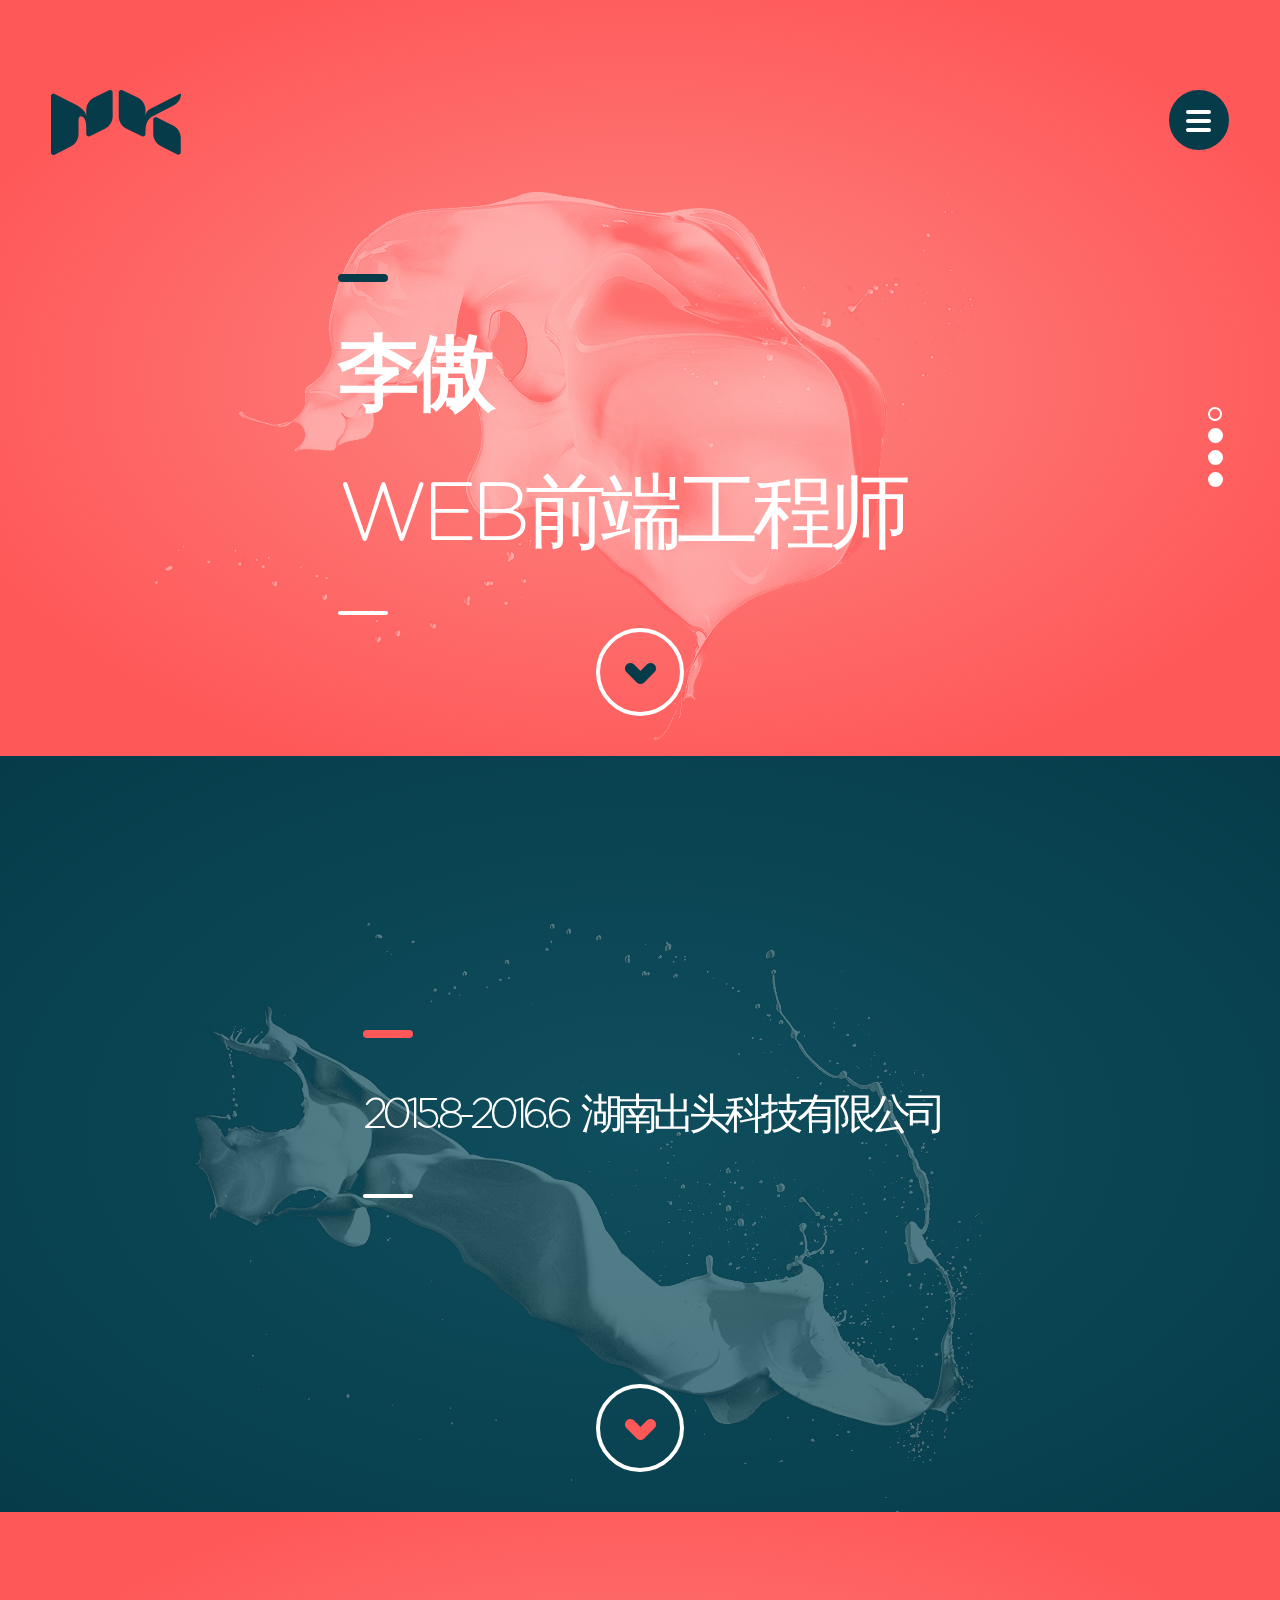
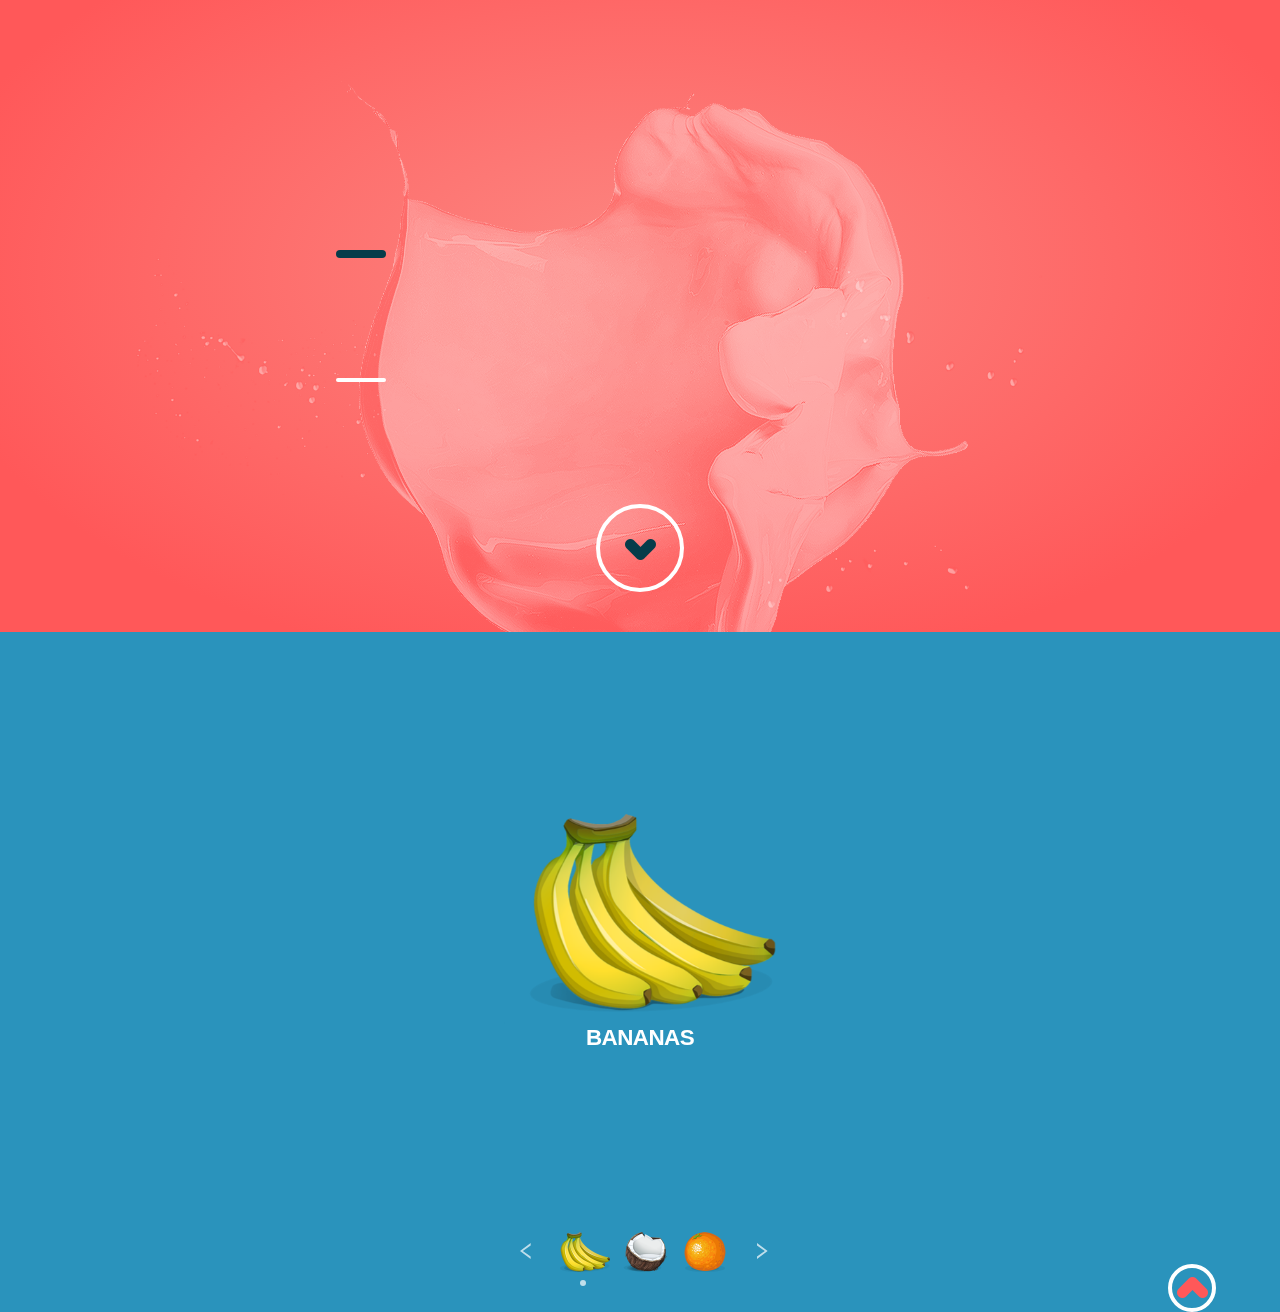
==== commit e7ebade0: "commit" ====
--- a/index.html
+++ b/index.html
@@ -1,46 +1,389 @@
-<!doctype html>
+<!DOCTYPE html>
 <html lang="en">
 <head>
 <meta charset="UTF-8">
-<title>Document</title>
-<style>
-	body{
-		background: #063c4a;
-		width:100%;
-		height:100%;
-	}
+<meta name="viewport" content="width=320,user-scalable=no,initial-scale=1"/>
+<link rel="shortcut icon" href="favicon.ico">
+<title>李傲-个人站</title>
+
+<link href="css/reset.css" rel="stylesheet">
+<link href="css/css.css" rel="stylesheet">
+<link href="css/responsive.css" rel="stylesheet">
+<link href="fonts/fonts.css" rel="stylesheet">
+
+<script src="js/jquery-1.11.2.min.js"></script>
+<script src="js/jquery.easing.js"></script>
+<script src="js/jquery.flexslider-min.js"></script>
+
+</head>
+<body id="home">
+<div id="loading">
+	<img src="img/loading.png" id="load">
+	<div id="latido" class="loadingGlow"></div>
+    <div id="circle"></div>
+</div>
+<header>
+  <div class="logo">
+  	<a href="index.html">
+    <img src="img/logo-salmon.png" class="salmon"/>
+  	<img src="img/logo-azul.png" class="blue"/>
+    </a>
+  </div>
+  <div class="btnMenu" id="btnMenu"><i></i><i></i><i></i></div>
+  <nav id="nav">
+    <div class="botonera">
+        <i></i>
+        <ul id="ul_by">
+          <li><a href="index.html" class="act">home<i></i></a></li>
+          <li><a href="#slide1">技能<i></i></a></li>
+          <li><a href="#slide2">工作经验<i></i></a></li>
+          <li><a href="#slide3">联系方式<i></i></a></li>
+        </ul>
+        <i></i>
+    </div>
+  </nav>
+</header>
+<div id="nav_main">
+    <div class="nav-main" data-section="inicio"></div>
+    <div class="nav-main" data-section="slide1"></div>
+    <div class="nav-main" data-section="slide2"></div>
+    <div class="nav-main" data-section="slide3"></div>
+</div>
+<section id="inicio" class="salmonGlow in" data-rel="#slide1">
+     <div class="splash layer" data-depth="0.60" style="z-index:9999;margin-left:1%;">
+        <div class="welcome" style="height:500px; width:630px; text-align:left" ><br>
+            <hr class="fat blue">
+            <p><strong>李傲</strong><br>WEB前端工程师</p>
+            <hr>
+        </div>
+    </div>
+    <div class="splash layer" data-depth="0.30" style="z-index:2"><img src="img/splash-welcome.png"></div>
+    <div class="splash layer" data-depth="0.20" style="z-index:1"><img src="img/particles-welcome.png" style="opacity:0.4"></div>
+    <a href="#slide1" class="arrowDown"><img src="img/arrow-home.png" ></a>
+</section>
+
+<section id="slide1" class="blueGlow" data-rel="#slide2">	
+     <div class="splash layer" data-depth="0.60" style="z-index:9999;margin-top:10%;margin-left:1%;">
+        <div class="welcome" style="height:500px; width:580px; text-align:left" ><br>
+            <hr class="fat">
+            <p class="span_size">
+                <span>2015.8-2016.6</span>&nbsp;&nbsp;湖南出头科技有限公司
+                <i></i>
+            </p>
+            <hr>
+        </div>
+    </div>
+            <div class="splash layer" data-depth="0.30" style="z-index:1"><img src="img/splash-estudio.png"></div>
+            <div class="splash layer" data-depth="0.20" style="z-index:1"><img src="img/particles-estudio.png"></div>
+    <a href="#slide2" class="arrowDown"><img src="img/arrow-home-salmon.png"></a>
+</section>
+<section id="slide2" class="salmonGlow" data-rel="#slide3">	
+     <div class="splash layer" data-depth="0.60" style="z-index:9999;margin-top:10%;margin-left:2%;">
+        <div class="welcome" style="height:400px; width:660px; text-align:left; margin-top:5%" ><br>
+            <hr class="fat blue">
+            <p>
+                <strong></strong>
+            </p>
+            <hr>
+        </div>
+    </div>
+    <div class="splash layer" data-depth="0.20" style="z-index:1;margin-top:20%;"><img src="img/particles-agencia.png" style="opacity:0.4"></div>
+    <div class="splash layer" data-depth="0.30" style="z-index:2; margin-left:1%;"><img src="img/splash-agencia.png"></div>
+    <a href="#slide3" class="arrowDown"><img src="img/arrow-home.png"></a>
+</section>
+<section id="slide3" class="Shuffling ">
+	  <div id="sequence" class="seq">
+	    <ul class="seq-canvas">
+		<li class="seq-step1 seq-valign seq-in">
+			<div class="seq-vcenter">
+				<img data-seq class="seq-feature" src=" img/bananas.png" alt="A cartoon illustration of a bunch of bananas" width="389" height="300" srcset=" img/bananas.png 1x,  img/bananas@2x.png 2x" />
+				<h2 data-seq class="seq-title">Bananas</h2>
+			</div>
+		</li>
+		<li class="seq-step2 seq-valign">
+			<div class="seq-vcenter">
+				<img data-seq class="seq-feature" src=" img/coconut.png" alt="A cartoon illustration of half a coconut" width="325" height="300" srcset=" img/coconut.png 1x,  img/coconut@2x.png 2x" />
+				<h2 data-seq class="seq-title">Coconut</h2>
+			</div>
+		</li>
+		<li class="seq-step3 seq-valign">
+			<div class="seq-vcenter">
+				<img data-seq class="seq-feature" src=" img/orange.png" alt="A cartoon illustration of a round orange" width="350" height="300" srcset=" img/orange.png 1x,  img/orange@2x.png 2x" />
+				<h2 data-seq class="seq-title">Orange</h2>
+			</div>
+		</li>
+	</ul>
+
+	    <fieldset class="seq-nav" aria-label="Slider buttons" aria-controls="sequence">
+		<button type="button" class="seq-prev" aria-label="Previous">
+			<img src=" img/prev.svg" alt="Previous" />
+		</button>
 	
-/*LOADING*/
-#loading{height:100%;background:#063c4a;display:;z-index:999;position:fixed;top:0;left:0;width:100%;height:100%;transition:all ease 0.5s;-webkit-transition:all ease 0.5s}
-#latido{animation:5s latido infinite;-webkit-animation:5s latido infinite;height:500px;width:500px;position:absolute;left:50%;top:50%;margin-top:-250px;margin-left:-250px;}
-#load{animation:0.4s load infinite;-webkit-animation:0.4s load infinite;position:absolute;position:absolute;left:50%;top:50%;margin-top:-81px;margin-left:-81px;z-index:1}
-#circle{width:140px;height:140px;margin:-70px 0 0 -70px;top:50%;left:50%;position:absolute;background:url(logo-load.png) no-repeat center #ff5859;border-radius:140px;z-index:2}
-
-@keyframes load{
-   0%{transform:rotate(0deg);-webkit-transform:rotate(0deg)}   
-   25%{transform:rotate(90deg);-webkit-transform:rotate(90deg)}
-   50%{transform:rotate(180deg);-webkit-transform:rotate(180deg)}
-   75%{transform:rotate(270deg);-webkit-transform:rotate(270deg)}
-   100%{transform:rotate(360deg);-webkit-transform:rotate(360deg);}
-}
-</style>
-<script src="jquery-1.11.2.min.js"></script>
+		<ul role="navigation" aria-label="Pagination" class="seq-pagination">
+			<li class="seq-current">
+				<a href="#step1" rel="step1" title="Go to bananas">
+					<img src=" img/tn-bananas@2x.png" alt="Bananas" width="50" height="40" />
+				</a>
+			</li>
+			<li>
+				<a href="#step2" rel="step2" title="Go to coconut">
+					<img src=" img/tn-coconut@2x.png" alt="Coconut" width="50" height="40" />
+				</a>
+			</li>
+			<li>
+				<a href="#step3" rel="step3" title="Go to orange">
+					<img src=" img/tn-orange@2x.png" alt="Orange" width="50" height="40" />
+				</a>
+			</li>
+		</ul>
+	
+		<button type="button" class="seq-next" aria-label="Next">
+			<img src=" img/next.svg" alt="Next" />
+		</button>
+	
+	</fieldset>
+      </div>
+       <div class="bot" id="bot"><a class="scroll" href="#home"><img src="img/arrow-home-salmon-f.png"></a></div>
+</section>
+
+
+<!--
+<footer id="footer">
+  <div class="social"> 
+    <a class="pastille facebook" target="_blank" href="javascript:;"> <span class="icon">Hacete Fan en Facebook</span> <span class="icon roll"></span> </a> 
+    <a class="pastille twitter" target="_blank" href="javascript:;"> <span class="icon">Seguinos en Twitter</span> <span class="icon roll"></span> </a> 
+    <a class="pastille instagram" target="_blank" href="javascript:;"> <span class="icon">Seguinos en Instagram</span> <span class="icon roll"></span> </a> 
+  </div>
+</footer>
+-->
+
+<script src="js/imagesloaded.pkgd.min.js"></script>
+<script src="js/hammer.min.js"></script>
+<script src="js/sequence.min.js"></script>
+<script src="js/sequence-theme.mono.js"></script>
+
+<script src="js/parallax.js"></script>
+<script src="js/js.js"></script>
 <script>
-$(window).load(function(){
-	$('#loading').css('transform','scale(1.4)');
-	$('#loading').fadeOut('slow', function(){
-		$('section').removeClass('in');
+$(document).ready(function(){
+//视差
+    var scene = document.getElementById('inicio');
+    var scene1 = document.getElementById('slide1');
+    var scene2 = document.getElementById('slide2');
+    var scene3 = document.getElementById('slide3');
+    var parallax = new Parallax(scene);
+    var parallax = new Parallax(slide1);
+    var parallax = new Parallax(slide2);
+    var parallax = new Parallax(slide3);
+    
+//幻灯片
+  var cantSlide = $('.flexManifiesto ul.slides li').length;
+  $('#cant').html('/'+cantSlide);
+  $('.flexSivori').flexslider({
+	animation: "fade"
+  });
+  $('.flexManifiesto').flexslider({
+	animation: "slide"
+  });
+  //头滚动
+	$(window).scroll(function(e){
+		var scrol = $(window).scrollTop();
+		var section = $('section').height() - 100;
+		if(scrol >= section && scrol < (section*2)){
+			$('#home header').addClass('headSalmon');
+			$('nav').addClass('navBlue');	
+		}else if(scrol > (section*3)){
+			$('#home header').addClass('headSalmon');
+			$('nav').addClass('navBlue');					
+		}else{
+			$('#home header').removeClass('headSalmon');
+			$('nav').removeClass('navBlue');
+		}
+		navMainScroll()
 	});
 });
-
-
+//botoncitos
+navMainScroll()
+
+$(".nav-main").on('click', function(e){
+	e.preventDefault();
+	var newtop = $("#"+$(this).data("section")).offset().top;
+	scrolling=true;
+	$("html,body").stop(true,true).animate({scrollTop:  newtop + "px"}, 300,function(){
+		scrolling=false;
+	});
+});
+function navMainScroll(){	
+	var scrol = $(window).scrollTop();
+	// nav lateral
+	$(".nav-main").each(function(e,i){
+		var sec = $("#"+$(this).data("section"));
+
+		if (!sec.offset()) return
+			if( (scrol+$(window).height()/2) >= sec.offset().top && (sec.offset().top+$(window).height()) > scrol && !sec.hasClass("active")){
+			$(".nav-main").removeClass("active");
+			$(this).addClass("active");
+		}
+	});	
+}
+/*鼠标滚动*/
+if($(window).width() > 768){
+
+    var scrol = 0;
+    var handleAvailable = true;
+
+    // function sube(){
+    //     window.onmousewheel = document.onmousewheel = null;
+    //     window.removeEventListener('DOMMouseScroll', wheel, false);
+    //             handleAvailable = true;
+    //     $(window).scroll(function(){
+    //         //alert($('body').scrollTop());
+    //         //alert($('#slide3').offset().top);
+    //         if($('body').scrollTop() < $('#slide3').offset().top){
+    //             scroll=1;
+    //             window.onmousewheel = document.onmousewheel = wheel;
+    //             window.addEventListener('DOMMouseScroll', wheel, false);
+    //             // handle(1);
+    //         }
+    //     });
+    // }
+    function handle(delta) {
+        
+        //window.onmousewheel = document.onmousewheel = wheel;
+        //window.addEventListener('DOMMouseScroll', wheel, false);
+
+        if(handleAvailable == true){
+        
+            if (delta < 0){ 
+                console.log(scrol);
+                handleAvailable = false;
+
+                if(scrol == 0){
+                    playSection('slide1', 0);
+                    scrol = 1;
+
+                }else if(scrol == 1){
+                    playSection('slide2', 0);
+                    scrol = 2;
+
+                }else if(scrol == 2){
+                    playSection('slide3', 0);
+                    scrol = 3;
+
+                }else if(scrol == 3){
+                    //playSection('slide3', 350);
+                    window.onmousewheel = document.onmousewheel = null;
+                    window.removeEventListener('DOMMouseScroll', wheel, false);
+                   // sube();
+                    scrol = 4;  
+                }else if(scrol == 4){
+                    playSection('footer', 0);
+                    scrol = 4;  
+                }           
+            }
+            else if(delta > 0){
+                console.log(scrol);
+                handleAvailable = false;
+
+                if(scrol == 4){
+                    //playSection('slide3', 350);
+                    scrol = 3;
+                }else if(scrol == 3){
+                    playSection('slide3', 0);
+                    scrol = 2;
+                }else if(scrol == 2){
+                    playSection('slide2', 0);
+                    scrol = 1;
+                }else if(scrol == 1){
+                    playSection('slide1', 0);
+                    scrol = 0;
+                } else if(scrol == 0){
+                    playSection('inicio', 0);
+                    scrol = 0;
+                }
+            }
+        }
+    }
+
+    function playSection(section, x){
+        
+        $('html, body').animate({scrollTop: $('#'+section).offset().top + x}, 300);
+        setTimeout(function(){
+            handleAvailable = true; // una vez que termina el video habilito el scroll de nuevo
+        }, 1000);
+    }
+
+    function wheel(event){
+            var delta = 0;
+            if (!event)
+                    event = window.event;
+            if (event.wheelDelta) {
+                    delta = event.wheelDelta/120;
+            } else if (event.detail) { 
+                    delta = -event.detail/3;
+            }
+            if (delta)
+                    handle(delta);
+           
+            if (event.preventDefault)
+                    event.preventDefault();
+            event.returnValue = false;
+    }
+    if (window.addEventListener)
+            /** DOMMouseScroll is for mozilla. */
+            window.addEventListener('DOMMouseScroll', wheel, false);
+    /** IE/Opera. */
+    window.onmousewheel = document.onmousewheel = wheel;
+
+}
+      /*滑动*/
+$(function(){
+	var bOk=false;
+	window.onscroll=function (){
+		var sT=document.documentElement.scrollTop||document.body.scrollTop;
+		if(bOk){
+			clearInterval($('.bot').timer);
+		}
+		bOk=true;
+		
+	};
+	$('.bot').click(function(){
+     var start=document.documentElement.scrollTop||document.body.scrollTop;
+        	var oBt=document.getElementById('bot');
+		var iTarget=0;   
+		var dis=iTarget-start;
+		var count=Math.floor(3000/30);
+		var n=0;
+		
+		clearInterval(oBt.timer);
+		oBt.timer=setInterval(function (){
+			n++;
+			var a=1-n/count;
+			var cur=start+dis*(1-Math.pow(a,3));
+			document.documentElement.scrollTop=document.body.scrollTop=cur;
+			bOk=false;
+			
+			if(n==count){
+				clearInterval(oBt.timer);
+			}
+		},30);   
+    });
+    var oBy=document.getElementById('ul_by');
+    var oLi=oBy.querySelectorAll('li');
+    var oNav=document.getElementById('nav');
+    var oBtnMenu=document.getElementById('btnMenu');
+    for(var i=0;i<oLi.length;i++){
+        oLi[i].onclick=function(){
+            oNav.style.display='none';
+            oBtnMenu.className='btnMenu';
+        };
+    }
+    if(document.documentElement.clientWidth <= 640){
+        $('.Shuffling').css('height','481px');
+    }else if(document.documentElement.clientWidth > 640){
+         $('.Shuffling').css('height','680px');
+    }
+});
 </script>
-</head>
-<body>
-<div id="loading">
-	<img src="loading.png" alt=""/ id="load">
-	<div id="latido" class="loadingGlow"></div>
-	<div id="circle"></div>
-</div>
 </body>
 </html>--- a/css/css.css
+++ b/css/css.css
@@ -0,0 +1,727 @@
+@charset "UTF-8";
+/* CSS Document */
+body, html{margin: 0;padding: 0;width: 100%;font-family: 'Gotham-Book', sans-serif;color:#FFF;line-height:1;letter-spacing:-0.035em}
+i{font-style:normal}
+.overflow{overflow:hidden}
+#home{background:#ff5859}
+h1, h2, h3{font-family:'Gotham-Bold', sans-serif;text-transform:uppercase}
+a {color:inherit;transition:all ease 0.3s;-webkit-transition:all ease 0.3s;text-decoration:none;-webkit-appearance:none;outline:none}
+a:focus{outline:none;-webkit-appearance:none;}
+.clear{clear:both}
+strong{font-family: 'Gotham-Bold', sans-serif;outline:none;}
+section{min-height:100%;background-attachment:fixed;position:relative;overflow:hidden;transition:all ease-out 1s;-webkit-transition:all ease-out 1s;opacity:1;min-height: 481px;}
+section.in{transform:scale(0.5);-webkit-transform:scale(0.5);opacity:0}
+.arrowIr{width:50px;height:50px;border:4px solid rgba(255,255,255,0.5);display:block;background-image:url(../img/arrow-ir.png);background-repeat:no-repeat;background-position:center;border-radius:50px;transition:all ease 0.3s;-webkit-transition:all ease 0.3s;}
+
+/*loading*/
+#loading{height:100%;background:#063c4a;display:;z-index:999;position:fixed;top:0;left:0;width:100%;height:100%;transition:all ease 0.5s;-webkit-transition:all ease 0.5s}
+#latido{animation:5s latido infinite;-webkit-animation:5s latido infinite;height:500px;width:500px;position:absolute;left:50%;top:50%;margin-top:-250px;margin-left:-250px;}
+#load{animation:0.4s load infinite;-webkit-animation:0.4s load infinite;position:absolute;position:absolute;left:50%;top:50%;margin-top:-81px;margin-left:-81px;z-index:1}
+#circle{width:140px;height:140px;margin:-70px 0 0 -70px;top:50%;left:50%;position:absolute;background:url(../img/logo-load.png) no-repeat center #ff5859;border-radius:140px;z-index:2}
+
+/*heard*/
+header .logo{position:fixed;top:10%;left:4%;z-index:9}
+header .logo img{position:absolute;top:0;left:0;transition:all ease 0.3s;-webkit-transition:all ease 0.3s}
+header .btnMenu{width:52px;height:41px;position:fixed;border:4px solid #063c4a;border-radius:50px;background:#063c4a;padding-top:11px;cursor:pointer;z-index:99;transition:all ease 0.3s;-webkit-transition:all ease 0.3s;top:10%;right:4%}
+header .btnMenu i{width:25px;height:4px;background:#FFF;display:block;border-radius:4px;margin:5px auto;transition:all ease 0.3s;-webkit-transition:all ease 0.3s}
+header .btnMenu.open{background:#063c4a;border:4px solid #063c4a;width:52px;height:41px;}
+header .btnMenu.open i{position:absolute;transform:rotate(45deg);-webkit-transform:rotate(45deg);top:20px;left:12px;}
+header .btnMenu.open i:first-child{transform:rotate(135deg);-webkit-transform:rotate(135deg);}
+header .btnMenu.open i:last-child{opacity:0}
+header .btnMenu:hover{background:none;border-color:#FFF}
+header .btnMenu:hover i{background:#063c4a}
+header.headSalmon .btnMenu{background:#ff5859;border:4px solid #ff5859}
+header.headSalmon .btnMenu.open{background:#ff5859;border:4px solid #ff5859}
+header.headSalmon .btnMenu:hover{background:none;border:4px solid #FFF}
+header.headSalmon .btnMenu:hover i{background:#ff5859}
+header.headSalmon img.blue{opacity:0}
+header.headSalmon img.white{opacity:0}
+header.headWhite .btnMenu{background:#FFF;border:4px solid #FFF}
+header.headWhite .btnMenu.open{background:#FFF;border:4px solid #FFF}
+header.headWhite .btnMenu:hover{background:none;border:4px solid #FFF}
+header.headWhite .btnMenu:hover i{background:#FFF}
+header.headWhite img.salmon{opacity:0}
+
+/*右上角导航 */
+nav{position:fixed;width:100%;height:100%;top:0;left:0;z-index:98;background:rgba(255,88,89,0.8);display:none}
+nav.navBlue{background:rgba(6,60,74,0.8)}
+nav .botonera{width:100%;position:absolute}
+nav ul{padding:50px 0;width:100%;text-align:center;font-size:30px;text-transform:uppercase;}
+nav ul li{width:100%;display:inline-block;margin:22px 0;}
+nav i{width:30px;height:1px;background:#FFF;margin:auto;display:block}
+nav ul li.blur{text-shadow:#FFF 0 0 10px;color:rgba(255,255,255,0.1)}
+nav a:hover,
+nav a.act{font-family:'Gotham-Bold', sans-serif}
+nav a:hover > i{opacity:1;right:-20px}
+nav ul li a{position:relative}
+nav ul li a i{width:10px;height:13px;position:absolute;top:7px;right:0;border:none;margin:0;background:none;opacity:0;transition:all ease 0.3s;-webkit-transition:all ease 0.3s;font-style:normal;background:url(../img/arrow-menu.png) no-repeat}
+
+/*主要导航*/
+#nav_main{height: 100px;margin-top: -50px;position: fixed;right: 60px;top: 50%;width: 12px;z-index:9;}
+#nav_main div{background:#fff;border: 2px solid #fff;border-radius: 100%;height: 11px;margin:7px auto;transition: all 0.3s ease 0s;-webkit-transition: all 0.3s ease 0s;width:11px;cursor:pointer}
+#nav_main div.active{background:none;border-width: 2px;height: 10px;width: 10px;}
+/*HOME*/
+hr{width:50px;border-radius:4px;height:4px;background:#FFF;margin:0;border:0}
+hr.fat{height:8px;background:#ff5859}
+hr.blue{background:#063c4a}
+#inicio, #slide1, #slide2{cursor:pointer}
+.welcome{font-size:82px;text-transform:uppercase;position:relative;width:735px;z-index:2;margin-left:auto;margin-right:auto}
+.welcome p{display:block;padding:60px 0;letter-spacing:-6px;font-family:'Gotham-Light', sans-serif;line-height:0.85}
+.welcome strong{display:block}
+
+/*splash*/
+.splash{width:80%;text-align:center;position:absolute;z-index:-1;left:0;padding:5% 0}
+#inicio .splash{margin-left:-6%;margin-top:10%}
+#slide1 .splash{margin-left:-4%;margin-top:8%}
+#slide2 .splash{margin-left:-4%;margin-top:8%}
+/*arrowDown*/
+.arrowDown{position:absolute;width:80px;height:80px;border:4px solid #FFF;z-index:5;left:50%;margin-left:-44px;border-radius:80px;bottom:40px;font-family:'Gotham-Bold', sans-serif;font-size:32px;text-align:center;}
+.arrowDown img{margin-top:39%}
+.arrowDown:hover{background:#fff}
+/*SLIDE 3*/
+#slide3 .wpJobs{width:960px;margin:160px auto 0;position:relative;height:20px}
+.job{position:absolute;border-radius:5px;}
+.flexSivori{width:270px;height:760px;overflow:hidden;text-transform:uppercase;}
+.flexSivori .flex-direction-nav{display:none;}
+.flexSivori li{width:100%;height:760px;position:relative;background:#18aa9d;border-radius:5px;cursor:pointer;transition:0.3s all ease;-webkit-transition:0.3s all ease}
+.flexSivori li:hover{background:#fc8782;}
+#Sivori {background:#18aa9d;}
+#Sivori:hover {background:#118177;}
+#Rukan {background:#17bbe1;}
+#Rukan:hover {background:#1299b8;}
+#Legala {background:#f69b2f;}
+#Legala:hover {background:#bb731e;}
+.flexSivori li a{display:block;}
+.flexSivori li img{position:absolute;bottom:0;left:0;z-index:4}
+.flexSivori span{color:#FFF;font-size:14px;font-family:'Gotham-Bold', sans-serif;position:absolute;left:35px;top:40px;opacity:0.6}
+.flexSivori p{font-size:30px;position:absolute;left:35px;top:85px;padding-right:30px; letter-spacing:-2px}
+.flexSivori .flex-control-nav{position:absolute;bottom:40px;right:30px;z-index:9}
+.flexSivori .flex-control-nav li{float:left;width:15px;height:15px;margin:0 2px;background:none}
+.flexSivori .flex-control-nav li a{display:block;border-radius:100%;width:11px;height:11px;border:2px solid #FFF;opacity:0.7;transition:all ease 0.3s;-webkit-transition:all ease 0.3s;font-size:0;cursor:pointer}
+.flexSivori .flex-control-nav li a.flex-active{opacity:1;background:#fff}
+.flexAwwwards{background:#FFF url(../img/Awwward.png) no-repeat center;text-align:center;width:370px;height:370px;cursor:pointer;transition:0.3s all ease;-webkit-transition:0.3s all ease}
+.flexAwwwards:hover{background:#fc8782 url(../img/Awwward-blanco.png) no-repeat center}
+.flexAwwwards .copy{width:370px;height:370px;display:table-cell;vertical-align:middle}
+.flexAwwwards h2{font-size:40px;color:#003a49;letter-spacing:-4px}
+.flexAwwwards p{font-size:12px;color:#003a49;padding:0 20px;line-height:1.3}
+.flexMole{border:1px solid #FFF;width:470px;height:265px;cursor:pointer;transition:0.3s all ease;-webkit-transition:0.3s all ease}
+.flexMole:hover{background:#FFF;}
+.flexMole:hover p, .flexMole:hover span{color:#ff5859 !important}
+.flexMole:hover .arrowIr{background-image:url(../img/arrow-ir-salmon.png);border:4px solid rgba(255, 88, 89, 0.5);}
+.flexMole .copy{width:270px;position:absolute;top:40px;text-align:right;font-size:30px;text-transform:uppercase}
+.flexMole .copy p{letter-spacing:-2px;padding-left:30px}
+.flexMole span{color:#FFF;font-size:14px;font-family:'Gotham-Bold', sans-serif;opacity:0.6;display:block;margin-bottom:15px}
+.flexMole img.phone{position:absolute;right:-110px;top:-60px}
+.flexMole .arrowIr{float:right;margin-top:20px}
+.flexMole .arrowIr:hover{background-color:#FFF;background-image:url(../img/arrow-ir-salmon.png)}
+.flexFoodpro{width:200px;height:570px;overflow:hidden;background:#282424;color:#FFF;cursor:pointer;transition:0.3s all ease;-webkit-transition:0.3s all ease}
+.flexFoodpro img.caja{float:right;margin-top:45px}
+.flexFoodpro .copy{text-transform:uppercase;padding:20px 0 0 25px;clear:both}
+.flexFoodpro span{font-size:14px;font-family:'Gotham-Bold', sans-serif;opacity:0.6;display:block;margin-bottom:8px}
+.flexFoodpro h2{font-size:48px;line-height:0.9;margin-bottom:10px;letter-spacing:-3px;}
+.flexFoodpro .arrowIr{border-color:rgba(255,255,255,0.3);background-image:url(../img/arrow-ir.png);}
+.flexFoodpro:hover{background:#171414;}
+.flexFoodpro:hover h2, .flexFoodpro:hover span{color:#FFF !important}
+.flexFoodpro:hover .arrowIr{border-color:rgba(255,255,255,0.5);background-image:url(../img/arrow-ir.png);}
+.flexBehance{width:200px;height:245px;background:#003a49;text-transform:uppercase;transition:all ease 0.3s;-webkit-transition:all ease 0.3s}
+.flexBehance img.behance{display:block;margin:25px auto 0}
+.flexBehance .date{text-align:center;font-size:75px;color:#ff5859;letter-spacing:-3px;margin:15px 0}
+.flexBehance .arrowIr{transform:scale(0.7);-webkit-transform:scale(0.7);margin-left:15px}
+.flexBehance:hover .arrowIr{background-color:#FFF;background-image:url(../img/arrow-ir-blue.png)}
+.flexBehance:hover .date{color:#003a49}
+.flexBehance:hover{background:#ff5859;}
+.flexBehance span{font-family:'Gotham-Bold', sans-serif;position:absolute;font-size:15px;bottom:36px;right:50px}
+.flexManifiesto{width:277px;min-height:130px;border:1px solid #FFF;padding:40px;font-family:'Gotham-Light', sans-serif;padding-bottom:80px;background:url(../img/bg-flexManifiesto.png) no-repeat;background-position:40px 70px}
+.flexManifiesto span{color:#FFF;font-size:14px;font-family:'Gotham-Bold', sans-serif;opacity:0.6;display:block;margin-bottom:45px;text-transform:uppercase}
+.flexManifiesto ul.slides li{font-size:28px;}
+.flexManifiesto .flex-control-nav{position:absolute;font-family:'Gotham-Bold', sans-serif;opacity:0.6;font-size:17px;right:195px;bottom:45px}
+.flexManifiesto .flex-control-nav li{position:absolute;top:0;left:0;}
+.flexManifiesto .flex-control-nav a{opacity:0;display:block;}
+.flexManifiesto .flex-control-nav a.flex-active{opacity:1;}
+.flexManifiesto .flex-direction-nav{position:absolute;bottom:18px;right:65px;z-index:7;}
+.flexManifiesto .flex-direction-nav li{float:left;margin:0 3px;}
+.flexManifiesto .flex-direction-nav li:first-child{transform:rotate(180deg);-webkit-transform:rotate(180deg)}
+.flexManifiesto .flex-direction-nav li a{display:block;border:4px solid #FFF;width:32px;height:32px;background-color:#FFF;border-radius:40px;background-image:url(../img/arrow-menu-salmon.png);background-repeat:no-repeat;background-position:center;font-size:0}
+.flexManifiesto .flex-direction-nav li a:hover{background-color:transparent;background-image:url(../img/arrow-menu.png);}
+#cant{position:absolute;right:165px;bottom:28px;font-family:'Gotham-Bold', sans-serif;opacity:0.6;font-size:17px;}
+.flexManifiesto .plus{border:4px solid rgba(255,255,255,0.5);width:32px;height:32px;position:absolute;bottom:18px;right:22px;border-radius:40px}
+.flexManifiesto .plus i{width:16px;height:4px;border-radius:4px;background:#FFF;position:absolute;left:8px;top:14px;}
+.flexManifiesto .plus i:first-child{transform:rotate(90deg);-webkit-transform:rotate(90deg);}
+.flexManifiesto .plus:hover{background:#FFF;transform:rotate(90deg);-webkit-transform:rotate(90deg)}
+.flexManifiesto .plus:hover i{background:#ff5859}
+/*posision flex*/
+.job.flexSivori{left:90px;top:70px;}
+.job.flexAwwwards{left:390px;top:0px;}
+.job.flexMole{left:390px;top:400px;}
+.job.flexFoodpro{left:390px;top:700px;}
+.job.flexBehance{left:620px;top:700px;}
+.job.flexManifiesto{left:0px;top:860px;}
+/*MANIFIESTO*/
+#manifiesto .welcome{margin-top:12%;width:650px}
+#manifiesto .boxManifiesto{width:650px;height:200px;margin:40px auto;position:relative;z-index:2}
+#manifiesto .boxManifiesto .bgComillas{font-size:210px;font-family:'Gotham-Bold', sans-serif;opacity:0.15;position:absolute;bottom:20px;left:70px;transform:rotate(180deg);-webkit-transform:rotate(180deg);z-index:-1}
+#manifiesto .boxManifiesto hr{position:absolute;bottom:0;left:0;}
+#manifiesto .boxManifiesto .num{float:left;width:90px;font-family:'Gotham-Bold', sans-serif;font-size:100px;color:#063c4a;padding-top:38px}
+#manifiesto .boxManifiesto .txt{overflow:hidden;}
+#manifiesto .boxManifiesto .txt p{font-size:21px;line-height:1.6;}
+.boxManifiesto .txt .comillas{font-size:85px;height:45px}
+#manifiesto .splash{margin-top:40%}
+.arrowsManifiesto{position:fixed;right:53px;top:50%;margin-top:-90px;z-index:10}
+.arrowsManifiesto .arrowIr{background-image:url(../img/arrow-ir-blue.png);margin:20px 0;cursor:pointer}
+.arrowsManifiesto .arrowIr:hover{background-color:#FFF}
+.arrowsManifiesto .arrowIr.up{transform:rotate(-90deg);-webkit-transform:rotate(-90deg)}
+.arrowsManifiesto .arrowIr.down{transform:rotate(90deg);-webkit-transform:rotate(90deg)}
+.boxManifiesto a.arrowIr.m8{width:35px;height:35px;position:absolute;top:74px;right:295px;}
+.boxManifiesto a.arrowIr.m8:hover{background-color:#FFF;background-image:url(../img/arrow-ir-blue.png);}
+/*POLITICAS*/
+#politicas .welcome{margin-top:12%;width:650px;margin-bottom:50px;}
+#politicas .welcome p{line-height:0.9 !important}
+#politicas .wpPolit{margin-bottom:100px}
+#politicas p{width:650px;margin:auto;line-height:1.4}
+#politicas h3{font-size:16px;margin:40px auto 10px;width:650px;}
+#politicas .splash{margin-top:10%;}
+
+
+
+
+/*PROYECTO DETALLE*/
+.imgPrincipal .flex-control-nav,
+.imgPrincipal .flex-direction-nav{position:absolute;width:100%;}
+.imgPrincipal .flex-control-nav{text-align:center;bottom:-30px;left:0}
+.imgPrincipal .flex-control-nav li{display:inline-block;width:14px;height:14px;margin:2px}
+.imgPrincipal .flex-control-nav li a{display:block;width:12px;height:12px;opacity:0.5;border:1px solid #8c8c8c;border-radius:100%;font-size:0;cursor:pointer}
+.imgPrincipal .flex-control-nav li a.flex-active{opacity:1;background:#8c8c8c}
+.imgPrincipal .flex-direction-nav{top:50%;margin-top:-18px}
+.imgPrincipal .flex-direction-nav li{position:absolute;top:50%;margin-top:-18px;width:36px;height:36px;right:-50px;}
+.imgPrincipal .flex-direction-nav li:first-child{transform:scale(-1);-webkit-transform:scale(-1);right:auto;left:-50px}
+.imgPrincipal .flex-direction-nav li a{width:32px;height:32px;display:block;border-radius:100%;border:2px solid rgba(140,140,140,0.6);background:url(../img/arrow-imgPrinc.png) no-repeat center;font-size:0}
+.imgPrincipal .flex-direction-nav li:hover a{background-color:rgba(0,0,0,0.2)}
+
+#casos hr{width:30px;margin:30px 0}
+#casos .headCasos{height:790px;position:relative;}
+#casos .headCasos hr{background:#FFF}
+#casos .titCaso{width:400px;margin:auto;padding-top:10%;text-transform:uppercase}
+#casos .titCaso span{font-family:'Gotham-Bold';font-size:12px;opacity:0.5;display:block;}
+#casos .titCaso strong{display:block;margin-top:5px}
+#casos .titCaso p{font-size:47px;font-family:'Gotham-Light';line-height:0.8; letter-spacing: -4px;}
+#casos .headCasos .arrowIr{position:absolute;bottom:40px;left:50%;margin-left:-27px;transform:rotate(90deg);-webkit-transform:rotate(90deg);cursor:pointer;}
+#casos .headCasos .arrowIr:hover{background:url(../img/arrow-ir-trans.png) no-repeat center;border-color:#FFF}
+#casos .drop{background:#000;padding:70px 0 110px;font-size:16px}
+#casos .drop p{max-width:560px;text-align:center;margin:auto;color:#7f7f7f;line-height:1.9}
+#casos .share{text-align:center;margin:30px auto}
+#casos .share h3{text-transform:uppercase;}
+#casos .share a{display:inline-block;width:32px;height:32px;margin:25px 2px 0;border:2px solid #FFF;border-radius:100%;transition:0.3s all ease;-webkit-transition:0.3s all ease;}
+#casos .share a.fb{background:url(../img/caso-icon-face.png) no-repeat center;}
+#casos .share a.tw{background:url(../img/caso-icon-tw.png) no-repeat center;}
+#casos .share a.pi{background:url(../img/caso-icon-pint.png) no-repeat center;}
+#casos .share a.in{background:url(../img/caso-icon-in.png) no-repeat center;}
+#casos .share a.mail{background:url(../img/caso-icon-mail.png) no-repeat center;}
+#casos .share a.fb:hover{background-color:#3b5998;border-color:#3b5998}
+#casos .share a.tw:hover{background-color:#4099FF;border-color:#4099FF}
+#casos .share a.pi:hover{background-color:#cb2027;border-color:#cb2027}
+#casos .share a.in:hover{background-color:#007bb6;border-color:#007bb6}
+#casos .share a.mail:hover{background-color:#dd4b39;border-color:#dd4b39}
+#casos .share hr{display:inline-block;border-radius:0}
+#casos .launch{min-height:980px}
+#casos .launch .imgPrincipal{width:960px;margin:auto;position:relative;top:-125px}
+#casos .launch p{color:#727272;font-size:15px;line-height:1.9;width:350px}
+#casos .launch span{display:block;font-size:34px;font-family:'Gotham-Light';margin-bottom:50px;text-transform:uppercase}
+#casos .infoCase{padding-top:6%}
+#casos .infoCase .imgBig{width:100%;display:block}
+#casos .infoCase .wp960 p{color:#FFF;font-size:16px;line-height:1.9;width:430px}
+#casos .infoCase .wp960 span{display:block;font-size:40px;font-family:'Gotham-Light';margin-bottom:50px;text-transform:uppercase}
+#casos .infoCase .wp960 strong{display:block; letter-spacing:-0.09em}
+#casos .infoCase .wp960 .arrowIr{display:inline-block;transform:scale(0.75);-webkit-transform:scale(0.75);position:relative;top:24px}
+#casos .infoCase .wp960 a:hover .arrowIr{background-color:rgba(255,255,255,0.3)}
+#casos .infoCase .wp960 a{text-transform:uppercase;font-size:15px;font-family:'Gotham-Bold';}
+#casos .placa hr{background:#FFF}
+#casos .placa, #casos .placa .wp960{height:620px;}
+#casos .placa .titCaso{position:absolute;padding:0;width:auto;left:0;top:50%;margin-top:-120px}
+#casos .placa .share{position:absolute;margin:0;width:auto;right:0;top:50%;margin-top:-50px}
+#casos .moreCase{background:#1d1d1d;padding-bottom:110px}
+#casos .moreCase .wp960{top:-55px;height:465px}
+#casos .moreCase .proy{width:270px;height:465px;border-radius:5px;overflow:hidden;position:absolute;bottom:0;font-size:35px}
+#casos .moreCase .proy.left{right:642px;}
+#casos .moreCase .proy.left .arrowIr{transform:rotate(-180deg);-webkit-transform:rotate(-180deg)}
+#casos .moreCase .proy.right{left:642px;text-align:right}
+#casos .moreCase .proy.mid{left:50%;margin-left:-135px;text-align:center;background:#003a49}
+#casos .moreCase .proy.mid .circleBalls{border-radius:100%;border:4px solid rgba(255,255,255,0.5);width:50px;height:50px;position:absolute;left:50%;margin-left:-27px;bottom:30px}
+#casos .moreCase .proy.mid .circleBalls i{width:6px;height:6px;background:#FFF;border-radius:3px;position:absolute;top:50%;left:50%;transition:all ease 0.2s;-webkit-transition:all ease 0.2s}
+#casos .moreCase .proy.mid .circleBalls i:first-child{margin-left:-3px;margin-top:-3px;}
+#casos .moreCase .proy.mid .circleBalls i:nth-child(2){margin-left:-10px;margin-top:-3px;}
+#casos .moreCase .proy.mid .circleBalls i:nth-child(3){margin-left:4px;margin-top:-3px;}
+#casos .moreCase .proy.mid .circleBalls i:nth-child(4){margin-left:-3px;margin-top:-10px;}
+#casos .moreCase .proy.mid .circleBalls i:nth-child(5){margin-left:-3px;margin-top:4px;}
+#casos .moreCase .proy.mid .circleBalls i:nth-child(6){margin-left:-10px;margin-top:-10px;}
+#casos .moreCase .proy.mid .circleBalls i:nth-child(7){margin-left:-10px;margin-top:4px;}
+#casos .moreCase .proy.mid .circleBalls i:nth-child(8){margin-left:4px;margin-top:-10px;}
+#casos .moreCase .proy.mid .circleBalls i:last-child{margin-left:4px;margin-top:4px;}
+
+#casos .moreCase .proy.mid:hover i:nth-child(2){margin-left:-14px;margin-top:-3px;}
+#casos .moreCase .proy.mid:hover i:nth-child(3){margin-left:8px;margin-top:-3px;}
+#casos .moreCase .proy.mid:hover i:nth-child(4){margin-left:-3px;margin-top:-14px;}
+#casos .moreCase .proy.mid:hover i:nth-child(5){margin-left:-3px;margin-top:8px;}
+#casos .moreCase .proy.mid:hover i:nth-child(6){margin-left:-14px;margin-top:-14px;}
+#casos .moreCase .proy.mid:hover i:nth-child(7){margin-left:-14px;margin-top:8px;}
+#casos .moreCase .proy.mid:hover i:nth-child(8){margin-left:8px;margin-top:-14px;}
+#casos .moreCase .proy.mid:hover i:last-child{margin-left:8px;margin-top:8px;}
+
+#casos .moreCase .proy .imgProy{position:absolute;transition:all ease 0.3s;-webkit-transition:all ease 0.3s;}
+#casos .moreCase .proy.left:hover,
+#casos .moreCase .proy.right:hover{width:300px}
+#casos .moreCase .proy.mid:hover{height:510px}
+#casos .moreCase .proy .copy{color:#FFF;width:100%;box-sizing:border-box;padding:40px 30px;transition:all ease 0.5s;-webkit-transition:all ease 0.5s;text-transform:uppercase;font-family:'Gotham-Light';position:relative;z-index:1}
+#casos .moreCase .proy span{font-family:'Gotham-Bold';font-size:14px;opacity:0.5;display:block;display:block;transition:all ease 0.5s;-webkit-transition:all ease 0.5s;transition-delay:0.4s;-webkit-transition-delay:0.4s;position:relative;top:-15px;}
+#casos .moreCase .proy p{margin:10px 0;transition:all ease 0.5s;-webkit-transition:all ease 0.5s;transition-delay:0.2s;-webkit-transition-delay:0.2s;position:relative;top:-15px;letter-spacing:-0.07em}
+#casos .moreCase .proy strong{display:block}
+#casos .moreCase .proy .arrowIr{display:inline-block}
+
+#casos .awards{position:absolute;bottom:80px;width:130px;right:30px;}
+#casos .awards .bxAw{text-align:center;font-size:10px;text-transform:uppercase;font-family:'Gotham-Light';}
+#casos .awards .bxAw p{margin:5px 0 }
+#casos .awards .bxAw strong{display:block}
+#casos .awards .bxAw:nth-child(2){margin:40px 0}
+
+/*caso sivori*/
+header.headWhite.sivori .btnMenu i,
+#casos.sivori .share hr,
+#casos.sivori .infoCase{background:#18aa9d}
+header.headWhite .btnMenu:hover i{background:#FFF}
+#casos.sivori .headCasos{background:#18aa9d url(../img/caso-sivori-headbg.png) no-repeat center bottom}
+#casos.sivori .launch span{color:#18aa9d}
+#casos.sivori .launch img.thumb{position:absolute;top:-90px;right:-80px}
+#casos.sivori .infoCase .wp960{top:70px;}
+#casos.sivori .placa{background:url(../img/caso-sivori-placa.jpg) no-repeat center;background-size:cover}
+#casos.sivori .premios{background:#128076;text-align:center;padding:50px 0}
+#casos.sivori .premios .wpPremio{display:inline-block;margin:0 20px;text-align:center}
+#casos.sivori .premios .wpPremio span{font-family:'Gotham-Bold';text-transform:uppercase;font-size:13px;margin-bottom:0px;display:block}
+#casos.sivori .premios .wpPremio small{font-family:'Gotham-Light';font-size:12px}
+
+/*caso omega*/
+header.headWhite.omega .btnMenu i,
+#casos.omega .share hr,
+#casos.omega .infoCase{background:#e7bc1e}
+header.headWhite .btnMenu:hover i{background:#FFF}
+#casos.omega .headCasos{background:#e7bc1e url(../img/caso-omega-headbg.png) no-repeat center}
+#casos.omega .launch span{color:#e7bc1e}
+#casos.omega .launch img.thumb{position:absolute;top:-90px;right:-80px}
+#casos.omega .infoCase .wp960{top:-130px;}
+#casos.omega .placa{background:url(../img/caso-omega-placa.jpg) no-repeat center;background-size:cover}
+
+/*caso salazar*/
+header.headWhite.salazar .btnMenu i,
+#casos.salazar .share hr,
+#casos.salazar .infoCase{background:#bfa966}
+header.headWhite .btnMenu:hover i{background:#FFF}
+#casos.salazar .headCasos{background:#bfa966 url(../img/caso-salazar-headbg.png) no-repeat bottom center}
+#casos.salazar .launch span{color:#bfa966}
+#casos.salazar .launch img.thumb{position:absolute;top:-90px;right:-80px}
+#casos.salazar .infoCase .wp960{top:-130px;}
+#casos.salazar .placa{background:url(../img/caso-salazar-placa.jpg) no-repeat center;background-size:cover}
+#casos.salazar .imgBig{margin-top:-350px}
+#casos.salazar .premios{background:#988753;text-align:center;padding:50px 0}
+#casos.salazar .premios .wpPremio{display:inline-block;margin:0 20px;text-align:center}
+#casos.salazar .premios .wpPremio span{font-family:'Gotham-Bold';text-transform:uppercase;font-size:13px;margin-bottom:0px;display:block}
+#casos.salazar .premios .wpPremio small{font-family:'Gotham-Light';font-size:12px}
+
+/*caso emiliano*/
+header.headWhite.emiliano .btnMenu i,
+#casos.emiliano .share hr,
+#casos.emiliano .infoCase{background:#c4002b}
+header.headWhite .btnMenu:hover i{background:#FFF}
+#casos.emiliano .headCasos{background:#c4002b url(../img/caso-emiliano-headbg.png) no-repeat center bottom}
+#casos.emiliano .launch span{color:#c4002b;letter-spacing:-0.09em;}
+#casos.emiliano .launch img.thumb{position:absolute;top:-170px;right:-80px}
+#casos.emiliano .infoCase .wp960{top:70px;}
+#casos.emiliano .infoCase .wp960.right{top:-120px;}
+#casos.emiliano .infoCase .wp960.right p, #casos.emiliano .infoCase .wp960.right span{float:right;clear:both;text-align:right;}
+#casos.emiliano .placa{background:url(../img/caso-emiliano-placa.jpg) no-repeat center;background-size:cover}
+
+#casos.emiliano .premios{background:#970424;text-align:center;padding:50px 0}
+#casos.emiliano .premios .wpPremio{display:inline-block;margin:0 20px;text-align:center}
+#casos.emiliano .premios .wpPremio span{font-family:'Gotham-Bold';text-transform:uppercase;font-size:13px;margin-bottom:0px;display:block}
+#casos.emiliano .premios .wpPremio small{font-family:'Gotham-Light';font-size:12px}
+
+/*caso foodpro*/
+header.headWhite.foodpro .btnMenu i,
+#casos.foodpro .share hr,
+#casos.foodpro .infoCase{background:#db3643}
+header.headWhite .btnMenu:hover i{background:#FFF}
+#casos.foodpro .headCasos{background:#db3643 url(../img/caso-foodpro-headbg.png) no-repeat center bottom}
+#casos.foodpro .launch{min-height:0}
+#casos.foodpro .launch span{color:#db3643}
+#casos.foodpro .launch .wp960.right{top:-120px;}
+#casos.foodpro .launch .wp960.right p, #casos.foodpro .launch .wp960.right span{float:right;clear:both;text-align:right; letter-spacing:-0.05em;}
+#casos.foodpro .infoCase{padding:0}
+#casos.foodpro .infoCase .wp960{top:-110px;}
+#casos.foodpro .placa{background:url(../img/caso-foodpro-placa.jpg) no-repeat center;background-size:cover}
+
+/*caso liderar*/
+header.headWhite.liderar .btnMenu i,
+#casos.liderar .share hr,
+#casos.liderar .infoCase{background:#763987}
+header.headWhite .btnMenu:hover i{background:#FFF}
+#casos.liderar .headCasos{background:#763987 url(../img/caso-liderar-headbg.jpg) no-repeat center bottom}
+#casos.liderar .launch span{color:#763987;letter-spacing:-0.09em;}
+#casos.liderar .launch .wp960{top:-90px}
+#casos.liderar .launch .imgPrincipal{top:-117px}
+#casos.liderar .launch img.thumb{position:absolute;top:0;right:0px}
+#casos.liderar .infoCase .wp960{top:0px;padding:50px 0 90px}
+#casos.liderar .infoCase img.thumb{position:absolute;top:-60px;right:0px}
+#casos.liderar .infoCase .imgBig{width:auto;margin:60px auto}
+#casos.liderar .placa{background:url(../img/caso-liderar-placa.jpg) no-repeat center;background-size:cover}
+
+/*caso mole*/
+header.headWhite.mole .btnMenu i,
+#casos.mole .share hr,
+#casos.mole .infoCase{background:#aaca41}
+header.headWhite .btnMenu:hover i{background:#FFF}
+#casos.mole .headCasos{background:#aaca41 url(../img/caso-mole-headbg.png) no-repeat center bottom}
+#casos.mole .launch span{color:#aaca41;letter-spacing:-0.09em;}
+#casos.mole .launch img.thumb{position:absolute;top:-175px;right:-80px}
+#casos.mole .infoCase{padding:0 0 100px}
+#casos.mole .infoCase .wp960{top:-80px;}
+#casos.mole .placa{background:url(../img/caso-mole-placa.jpg) no-repeat center;background-size:cover}
+#casos.mole .launch.mole{background:#89ae21;min-height:480px}
+#casos.mole .launch.mole .imgBig2{position:absolute;right:230px;bottom:0}
+#casos.mole .launch.mole .wp960{box-sizing:border-box;height:480px;padding:130px 0}
+#casos.mole .launch.mole .wp960.right p, #casos.mole .launch.mole .wp960.right span{float:right;clear:both;text-align:right;color:#FFF !important;width:260px}
+
+/*more cases*/
+#casos .moreCase .proy.omega{background:#e7bc1e;}
+#casos .moreCase .proy.omega.left .imgProy,
+#casos .moreCase .proy.omega.mid .imgProy,
+#casos .moreCase .proy.omega.right .imgProy{left:0px;bottom:40px}
+#casos .moreCase .proy:hover .arrowIr{background:url(../img/arrow-ir-trans.png) center no-repeat;border-color:#FFF}
+
+#casos .moreCase .proy.sivori{background:#18aa9d;}
+#casos .moreCase .proy.sivori .imgProy{left:-55px;top:40px}
+#casos .moreCase .proy.sivori.left .imgProy{left:55px;top:40px;transform:scaleX(-1);-webkit-transform:scaleX(-1);}
+
+#casos .moreCase .proy.liderar{background:#733187;}
+#casos .moreCase .proy.liderar.right .imgProy{right:60px;bottom:30px}
+#casos .moreCase .proy.liderar.left .imgProy,
+#casos .moreCase .proy.liderar.mid .imgProy{left:0px;bottom:30px}
+
+#casos .moreCase .proy.emiliano{background:#c4002b;}
+#casos .moreCase .proy.emiliano.left .imgProy,
+#casos .moreCase .proy.emiliano.mid .imgProy,
+#casos .moreCase .proy.emiliano.right .imgProy{right:0px;bottom:0px}
+
+#casos .moreCase .proy.mole{background:#aacf42;}
+#casos .moreCase .proy.mole.left .imgProy,
+#casos .moreCase .proy.mole.mid .imgProy{left:30px;bottom:-20px}
+#casos .moreCase .proy.mole.right .imgProy{right:30px;bottom:-20px;}
+
+#casos .moreCase .proy.foodpro{background:#db3643;}
+#casos .moreCase .proy.foodpro.mid .imgProy{left:-45px;bottom:20px}
+#casos .moreCase .proy.foodpro.right .imgProy,
+#casos .moreCase .proy.foodpro.left .imgProy{right:33px;bottom:20px}
+
+#casos .moreCase .proy.salazar{background:#bfa966;}
+#casos .moreCase .proy.salazar.mid .imgProy{left:-45px;bottom:0px}
+#casos .moreCase .proy.salazar.right .imgProy,
+#casos .moreCase .proy.salazar.left .imgProy{right:-45px;bottom:0px}
+
+/*HEADERS*/
+header.omega.headSalmon .btnMenu{background:#e7bc1e;border-color:#e7bc1e}
+header.sivori.headSalmon .btnMenu{background:#18aa9d;border-color:#18aa9d}
+header.liderar.headSalmon .btnMenu{background:#733187;border-color:#733187}
+header.foodpro.headSalmon .btnMenu{background:#db3643;border-color:#db3643}
+header.mole.headSalmon .btnMenu{background:#aacf42;border-color:#aacf42}
+header.emiliano.headSalmon .btnMenu{background:#c4002b;border-color:#c4002b}
+header.salazar.headSalmon .btnMenu{background:#bfa966;border-color:#bfa966}
+
+/*FOOTER*/
+footer{margin-top:-70px}
+footer .legal{line-height:33px;font-size:13px;position:absolute;right:4%;}
+footer .politicas{margin:0 -30px;top:-28px; left: 155px;font-family:'Gotham-Light';font-size:12px;opacity:0.6;position:relative}
+footer .politicas:hover{opacity:1}
+/*social*/
+.social{-webkit-transform: translate3d(0, 0, 0);-moz-transform: translate3d(0, 0, 0);-o-transform: translate3d(0, 0, 0);-ms-transform: translate3d(0, 0, 0);transform: translate3d(0, 0, 0);-webkit-backface-visibility: hidden;-webkit-perspective: 1000;position:absolute;left:4%;width:110px}
+.pastille {display: inline-block;-webkit-transform: translate3d(0, 0, 0);-moz-transform: translate3d(0, 0, 0);-o-transform: translate3d(0, 0, 0);-ms-transform: translate3d(0, 0, 0);transform: translate3d(0, 0, 0);-webkit-backface-visibility: hidden;-webkit-perspective: 1000;}
+.pastille, .pastille .icon {height: 33px;width: 33px;}
+.pastille .icon {display: block;background: url(../img/social-normal.png) no-repeat;position: absolute;text-indent: -5000px;-webkit-transform: translate3d(0, 0, 0);-moz-transform: translate3d(0, 0, 0);-o-transform: translate3d(0, 0, 0);-ms-transform: translate3d(0, 0, 0);transform: translate3d(0, 0, 0);-webkit-backface-visibility: hidden;-webkit-perspective: 1000;-webkit-transition: all 0.3s ease-in-out;-moz-transition: all 0.3s ease-in-out;	-ms-transition: all 0.3s ease-in-out;-o-transition: all 0.3s ease-in-out;transition: all 0.3s ease-in-out;}
+.pastille .icon.roll {opacity: 0;-webkit-transform: translate3d(0, 0, 0);-moz-transform: translate3d(0, 0, 0);-o-transform: translate3d(0, 0, 0);-ms-transform: translate3d(0, 0, 0);transform: translate3d(0, 0, 0);-webkit-backface-visibility: hidden;-webkit-perspective: 1000;-webkit-transform: rotate(-90deg) scale(0) skew(0deg) translate(0px);-moz-transform: rotate(-90deg);-o-transform: rotate(-90deg) scale(0) skew(0deg) translate(0px);-ms-transform: rotate(-90deg) scale(0) skew(0deg) translate(0px);transform: rotate(-90deg) scale(0) skew(0deg) translate(0px);}
+.pastille:hover .icon, .pastille.active .icon {opacity: 0;-webkit-transform: rotate(90deg) scale(0.5) skew(0deg) translate(0px);-moz-transform: rotate(90deg) scale(0.5) skew(0deg) translate(0px);-o-transform: rotate(90deg) scale(0.5) skew(0deg) translate(0px);-ms-transform: rotate(90deg) scale(0.5) skew(0deg) translate(0px);transform: rotate(90deg) scale(0.5) skew(0deg) translate(0px);-webkit-backface-visibility: hidden;-webkit-perspective: 1000;}
+.pastille:hover .icon.roll, .pastille.active .icon.roll {-webkit-transform: rotate(0deg) scale(1) skew(0deg) translate(0px);-moz-transform: rotate(0deg) scale(1) skew(0deg) translate(0px);-o-transform: rotate(0deg) scale(1) skew(0deg) translate(0px);-ms-transform: rotate(0deg) scale(1) skew(0deg) translate(0px);transform: rotate(0deg) scale(1) skew(0deg) translate(0px);-webkit-backface-visibility: hidden;-webkit-perspective: 1000;opacity: 1;}
+.pastille.facebook span {background-position: 0px 0px;}
+.pastille.facebook span.roll {background-position: 0px -33px;}
+.pastille.twitter span {background-position: -33px 0px;}
+.pastille.twitter span.roll {background-position: -33px -33px;}
+.pastille.instagram span {background-position: -66px 0px;}
+.pastille.instagram span.roll {background-position: -66px -33px;}
+
+
+.span_size{font-size:42px;}
+/*动画*/
+@keyframes latido{
+   0%{transform:scale(1);-webkit-transform:scale(1)}
+   25%{transform:scale(1.2);-webkit-transform:scale(1.2)}
+   50%{transform:scale(.9);-webkit-transform:scale(.9)}
+   75%{transform:scale(1.2);-webkit-transform:scale(1.2)}
+   100%{transform:scale(1);-webkit-transform:scale(1)}
+}
+@keyframes load{
+   0%{transform:rotate(0deg);-webkit-transform:rotate(0deg)}   
+   25%{transform:rotate(90deg);-webkit-transform:rotate(90deg)}
+   50%{transform:rotate(180deg);-webkit-transform:rotate(180deg)}
+   75%{transform:rotate(270deg);-webkit-transform:rotate(270deg)}
+   100%{transform:rotate(360deg);-webkit-transform:rotate(360deg);}
+}
+@-webkit-keyframes latido{
+   0%{transform:scale(1);-webkit-transform:scale(1)}
+   25%{transform:scale(1.2);-webkit-transform:scale(1.2)}
+   50%{transform:scale(.9);-webkit-transform:scale(.9)}
+   75%{transform:scale(1.2);-webkit-transform:scale(1.2)}
+   100%{transform:scale(1);-webkit-transform:scale(1)}
+}
+@-webkit-keyframes load{
+   0%{transform:rotate(0deg);-webkit-transform:rotate(0deg)}   
+   25%{transform:rotate(90deg);-webkit-transform:rotate(90deg)}
+   50%{transform:rotate(180deg);-webkit-transform:rotate(180deg)}
+   75%{transform:rotate(270deg);-webkit-transform:rotate(270deg)}
+   100%{transform:rotate(360deg);-webkit-transform:rotate(360deg);}
+}
+
+/*GRADIENTS*/
+
+.blueGlow{background: #0f4e5e;
+background: -moz-radial-gradient(center, ellipse cover,  #0f4e5e 0%, #063c4a 100%); /* FF3.6+ */
+background: -webkit-gradient(radial, center center, 0px, center center, 100%, color-stop(0%,#0f4e5e), color-stop(100%,#063c4a)); /* Chrome,Safari4+ */
+background: -webkit-radial-gradient(center, ellipse cover,  #0f4e5e 0%,#063c4a 100%); /* Chrome10+,Safari5.1+ */
+background: -o-radial-gradient(center, ellipse cover,  #0f4e5e 0%,#063c4a 100%); /* Opera 12+ */
+background: -ms-radial-gradient(center, ellipse cover,  #0f4e5e 0%,#063c4a 100%); /* IE10+ */
+background: radial-gradient(ellipse at center,  #0f4e5e 0%,#063c4a 100%); /* W3C */}
+
+.salmonGlow{background: #fc8782;
+background: -moz-radial-gradient(center, ellipse cover,  #fc8782 0%, #ff5859 80%); /* FF3.6+ */
+background: -webkit-gradient(radial, center center, 0px, center center, 80%, color-stop(0%,#fc8782), color-stop(80%,#ff5859)); /* Chrome,Safari4+ */
+background: -webkit-radial-gradient(center, ellipse cover,  #fc8782 0%,#ff5859 80%); /* Chrome10+,Safari5.1+ */
+background: -o-radial-gradient(center, ellipse cover,  #fc8782 0%,#ff5859 80%); /* Opera 12+ */
+background: -ms-radial-gradient(center, ellipse cover,  #fc8782 0%,#ff5859 80%); /* IE10+ */
+background: radial-gradient(ellipse at center,  #fc8782 0%,#ff5859 80%); /* W3C */}
+
+.loadingGlow{background: rgb(124,73,81); /* Old browsers */
+background: -moz-radial-gradient(center, ellipse cover,  rgba(124,73,81,1) 0%, rgba(6,60,74,1) 50%); /* FF3.6+ */
+background: -webkit-gradient(radial, center center, 0px, center center, 50%, color-stop(0%,rgba(124,73,81,1)), color-stop(50%,rgba(6,60,74,1))); /* Chrome,Safari4+ */
+background: -webkit-radial-gradient(center, ellipse cover,  rgba(124,73,81,1) 0%,rgba(6,60,74,1) 50%); /* Chrome10+,Safari5.1+ */
+background: -o-radial-gradient(center, ellipse cover,  rgba(124,73,81,1) 0%,rgba(6,60,74,1) 50%); /* Opera 12+ */
+background: -ms-radial-gradient(center, ellipse cover,  rgba(124,73,81,1) 0%,rgba(6,60,74,1) 50%); /* IE10+ */
+background: radial-gradient(ellipse at center,  rgba(124,73,81,1) 0%,rgba(6,60,74,1) 50%); /* W3C */}
+
+.gradientManchas{background: -moz-radial-gradient(center, ellipse cover,  rgba(255,88,89,1) 0%, rgba(130,83,92,0) 70%, rgba(15,78,94,0) 100%); /* FF3.6+ */
+background: -webkit-gradient(radial, center center, 0px, center center, 100%, color-stop(0%,rgba(255,88,89,1)), color-stop(70%,rgba(130,83,92,0)), color-stop(100%,rgba(15,78,94,0))); /* Chrome,Safari4+ */
+background: -webkit-radial-gradient(center, ellipse cover,  rgba(255,88,89,1) 0%,rgba(130,83,92,0) 70%,rgba(15,78,94,0) 100%); /* Chrome10+,Safari5.1+ */
+background: -o-radial-gradient(center, ellipse cover,  rgba(255,88,89,1) 0%,rgba(130,83,92,0) 70%,rgba(15,78,94,0) 100%); /* Opera 12+ */
+background: -ms-radial-gradient(center, ellipse cover,  rgba(255,88,89,1) 0%,rgba(130,83,92,0) 70%,rgba(15,78,94,0) 100%); /* IE10+ */
+background: radial-gradient(ellipse at center,  rgba(255,88,89,1) 0%,rgba(130,83,92,0) 70%,rgba(15,78,94,0) 100%); /* W3C */}
+
+
+/*img*/
+.Shuffling {height:680px;position: relative;}
+.Shuffling  .seq {
+    height:100%;
+  position: relative;
+  overflow: hidden;
+  font-family: sans-serif;
+  color: white;
+  text-align: center;
+  background-color: #2A93BC;
+  -webkit-transition-duration: .5s;
+  transition-duration: .5s;
+  -webkit-transition-property: background-color;
+  transition-property: background-color;
+}
+.Shuffling  .seq .seq-preloader {
+  background-color: #2A93BC;
+  text-align: left;
+}
+.Shuffling  .seq .seq-preload-circle {
+  fill: #fff;
+}
+.Shuffling  .seq .seq-canvas,
+.Shuffling  .seq .seq-canvas > * {
+  height: 100%;
+  width: 100%;
+  margin: 0;
+  padding: 0;
+  list-style: none;
+}
+.Shuffling  .seq .seq-canvas > * {
+  position: absolute;
+  top: 0;
+  bottom: 0;
+  height: auto;
+  padding: 32px;
+  -moz-box-sizing: border-box;
+  box-sizing: border-box;
+}
+.Shuffling  .seq.seq-step1 {
+  background-color: #2A93BC;
+}
+.Shuffling  .seq.seq-step2 {
+  background-color: #6BC85E;
+}
+.Shuffling  .seq.seq-step3 {
+  background-color: #45367E;
+}
+.Shuffling  .seq .seq-feature {
+  width: 70%;
+  max-width: 100%;
+  height: auto;
+}
+.Shuffling  .seq .seq-valign {
+  /* Remove 4px gap to allow consistent valign */
+  font-size: 0;
+}
+.Shuffling  .seq .seq-valign:before {
+  /* Ghost element */
+  content: "";
+  height: 100%;
+}
+.Shuffling  .seq .seq-valign:before,
+.Shuffling  .seq .seq-valign > .seq-vcenter {
+  /* Vertically align the ghost and desired elements */
+  display: inline-block;
+  vertical-align: middle;
+}
+.Shuffling  .seq .seq-valign > .seq-vcenter {
+  /* Reset font-size on valigned elements */
+  font-size: 16px;
+}
+.Shuffling  .seq .seq-title {
+  margin: 0;
+  font-size: 1em;
+  font-family: 'Exo 2', sans-serif;
+  text-transform: uppercase;
+  opacity: 0;
+  -webkit-transform: translateX(50px) translateZ(0);
+  -ms-transform: translateX(50px) translateZ(0);
+  transform: translateX(50px) translateZ(0);
+  -webkit-transition-duration: .5s;
+  transition-duration: .5s;
+  -webkit-transition-property: opacity, -webkit-transform;
+  transition-property: opacity, transform;
+}
+.Shuffling  .seq .seq-feature {
+  -webkit-transform: translateZ(0) scale(0);
+  -ms-transform: translateZ(0) scale(0);
+  transform: translateZ(0) scale(0);
+  -webkit-transition-duration: .5s;
+  transition-duration: .5s;
+  -webkit-transition-property: -webkit-transform, opacity;
+  transition-property: transform, opacity;
+}
+.Shuffling  .seq .seq-in .seq-title {
+  opacity: 1;
+  -webkit-transform: translateX(0) translateZ(0);
+  -ms-transform: translateX(0) translateZ(0);
+  transform: translateX(0) translateZ(0);
+}
+.Shuffling  .seq .seq-in .seq-feature {
+  -webkit-transform: translateZ(0) scale(1);
+  -ms-transform: translateZ(0) scale(1);
+  transform: translateZ(0) scale(1);
+}
+.Shuffling  .seq .seq-out .seq-title {
+  opacity: 0;
+  -webkit-transform: translateX(-50px) translateZ(0);
+  -ms-transform: translateX(-50px) translateZ(0);
+  transform: translateX(-50px) translateZ(0);
+}
+.Shuffling  .seq .seq-out .seq-feature {
+  -webkit-transform: translateZ(0) scale(1);
+  -ms-transform: translateZ(0) scale(1);
+  transform: translateZ(0) scale(1);
+  opacity: 0;
+}
+.Shuffling  .seq .seq-nav {
+  display: none;
+  position: absolute;
+  z-index: 100;
+  top: 50%;
+  left: 0;
+  right: 0;
+  max-width: 640px;
+  width: 100%;
+  border: none;
+  margin: 0 auto;
+  padding: 0;
+}
+.Shuffling  .seq.seq-active {
+  /* Show navigation when JS is enabled */
+}
+.Shuffling  .seq.seq-active .seq-nav {
+  display: block;
+}
+.Shuffling  .seq .seq-next,
+.Shuffling  .seq .seq-prev {
+  position: absolute;
+  margin-top: 1px;
+  padding: 0;
+  background: transparent;
+  border: none;
+  padding: .75em;
+  cursor: pointer;
+  color: white;
+  font-size: .75em;
+  text-transform: uppercase;
+  opacity: .7;
+  -webkit-transition-duration: .25s;
+  transition-duration: .25s;
+  -webkit-transition-property: opacity;
+  transition-property: opacity;
+}
+.Shuffling  .seq .seq-next:hover,
+.Shuffling  .seq .seq-prev:hover {
+  opacity: 1;
+}
+.Shuffling  .seq .seq-next {
+/*  right: .625em;*/
+}
+.Shuffling  .seq .seq-prev {
+  left: .625em;
+}
+.Shuffling  .seq .seq-pagination {
+  display: none;
+  margin: 0 1em;
+  padding: 0;
+}
+.Shuffling  .seq .seq-pagination li {
+  position: relative;
+  list-style: none;
+  display: inline-block;
+  vertical-align: middle;
+  width: 40px;
+  height: 40px;
+  margin: 0 .5em;
+}
+.Shuffling  .seq .seq-pagination li:before {
+  content: "";
+  display: block;
+  position: absolute;
+  top: 100%;
+  left: 50%;
+  width: 6px;
+  height: 6px;
+  margin-top: .5em;
+  border-radius: 50%;
+  background: white;
+  opacity: 0;
+  -webkit-transition-duration: .25s;
+  transition-duration: .25s;
+  -webkit-transition-property: opacity;
+  transition-property: opacity;
+}
+.Shuffling  .seq .seq-pagination .seq-current:before {
+  opacity: .7;
+}
+.Shuffling  .seq .seq-pagination img,
+.Shuffling  .seq .seq-pagination a {
+  display: block;
+  border: none;
+}
+.Shuffling  .bot{position:absolute;width:80px;height:80px;border:4px solid #FFF;right:10%;border-radius:80px;bottom:40px;font-family:'Gotham-Bold', sans-serif;font-size:32px;text-align:center;line-height: 80px;cursor:pointer;z-index:100;}
+.Shuffling  .bot:hover{background: #fff}
+.Shuffling .scroll{width:31px;height:21px;}
--- a/css/responsive.css
+++ b/css/responsive.css
@@ -0,0 +1,248 @@
+@media screen and (max-width: 768px){
+	
+	#estudio_02 .carrusel, #estudio_02 .textuales .slides li {box-sizing: border-box;}
+	#estudio_02 {min-height: initial;}
+
+	header .logo {top: 6.5%; left: 10%;}
+		header .logo img {width: 100px;}
+	header .btnMenu {top: 6%; right: 10%;}
+
+	#nav_main, #estudio_02 .clientList, #manchas .border, #manchas .circle, #manchas .mancha, .arrowsManifiesto, .arrowDown, .job ul li img, #casos.salazar .launch img.thumb, #casos .moreCase .proy .imgProy, #casos .moreCase .proy .arrowIr, #casos .moreCase .proy.mid .circleBalls {display: none !important;}
+		#slide3 .wpJobs {height: initial; width: 100%;}
+			.job {position: relative !important; left: 0 !important; right: 0 !important; top: 0 !important; margin:0 auto; margin-bottom: 20px;}
+			.job.flexBehance {padding: 10px 0;}
+				.flexBehance span {bottom: 46px;}
+			.job.flexMole {width: 370px; height: 235px;}
+				.flexMole .copy {width: 220px; top: 25px;}
+				.flexMole img.phone {width: 230px; top: -30px;}
+
+		#slide3 .splash {display: none !important;}
+	
+	 #inicio .welcome, #slide1 .welcome, #slide2 .welcome {margin-top: 0 !important; width: 80% !important; margin-left: 10%; height: initial !important}
+	.welcome {margin-top: 180px !important; margin-bottom: 0 !important;} 
+	#inicio .splash {margin-top: 35% !important;}
+	#slide1 .splash, #slide2 .splash {margin-top: 25% !important;}
+	.flexSivori li, .flexSivori {height: 320px;}
+	
+	#estudio_01 {padding-bottom: 200px;}
+	#estudio_01 .welcome, #estudio_01 .holaTxt, .wp960 {width: 80%;}
+	#estudio_02 .strip {height: 230px;}
+		#estudio_02 .number {right: 0;}
+		#estudio_02 .strip .slides {padding: 0;}
+		#estudio_02 .carrusel {width: 240px; margin-left: 10%; padding: 65px 45px 0;}
+	#estudio_02 .textuales .slides li {padding: 0 10%;}
+
+	#estudio_03 {padding-bottom: 100px;}
+	#estudio_03 .number {float: none; width: 40%;}
+	#estudio_03 .overflow {margin:0 auto; width: 100%;}
+	#estudio_03 .box03 {width: 29.3%; margin: 60px 3%;}
+	#estudio_03 .box03:nth-of-type(1) {margin-left:0;}
+	#estudio_03 .box03:nth-of-type(3) {margin-right:0;}
+	#estudio_03 .boxProceso {margin-left: 0;}
+		#estudio_03 .boxProceso p {width: 50%; float: none; border-bottom: solid 1px rgba(256,256,256,.4); padding: 5px 0;}
+	#estudio_05 {padding-bottom: 130px;}
+	#estudio_04 {padding-bottom: 0;}
+	.gradientManchas {background: initial !important;}
+	#estudio_04 .number {margin-left: 0;}
+	#manchas {height: initial; overflow: hidden;}
+	#manchas .boxInfo {position: relative; top: 0 !important; left: 0 !important; float: left; width: 50%; text-align: left !important; opacity: 1 !important; transform: initial !important;}
+
+	#estudio_06 {padding-top: 100px; padding-bottom: 30px;}
+		#estudio_06 .number {width: 100%; position: relative; text-align: center;}
+			#estudio_06 .number hr {margin-left: auto; margin-right: auto;}
+		#estudio_06 .awards {text-align: center; margin: 80px 0;}
+			#estudio_06 .awards .premio {width: 100%; float: none; margin:0 auto !important; margin-bottom: 60px !important; text-align: center;}
+				#estudio_06 .awards .icoPremio {width: 100%; display: block;}
+			#estudio_06 .awards .logros {text-align: left; width: 300px; margin:0 auto;}
+
+	#proyectos, #manifiesto {padding-bottom: 100px;}
+
+	#estudio_05 .instituciones {margin-left: 0;}
+
+	#contacto .welcome, #contacto .bajada, #contacto .wpBoxCont, #manifiesto .welcome, #casos .titCaso, #casos .drop p, #casos .launch p, #proyectos .wpProy, #proyectos .welcome, #manifiesto .boxManifiesto {width: 80%;}
+		#contacto .wpBoxCont .boxCont {width: 70%;  margin: 20px 0;}
+	
+	#manifiesto .boxManifiesto:last-of-type .num {margin-right: 50px;}
+
+	#proyectos .wpProy {margin: 50px auto; height: initial !important}
+		#proyectos .proy {position: relative !important; top: 0 !important; left: 0 !important; margin:0 auto; margin-bottom: 20px !important;}
+	
+	#casos.omega .headCasos {background-size: 800px; background-position: center 70%;}
+		#casos .titCaso {padding-top: 200px;}
+	#casos .launch {padding-bottom: 80px; min-height: initial !important}
+	#casos .launch .imgPrincipal, #casos .infoCase .wp960 p {width: 100%;}
+	#casos.omega .launch img.thumb {width: 130%; position: relative; top: 0; right: 0; display: block;}
+	#casos .launch span {margin-bottom: 20px;}
+	#casos .infoCase {padding: 80px 0;}
+	#casos.omega .infoCase .wp960, #casos.salazar .infoCase .wp960 {top: 0;}
+	#casos .placa .wp960 {height: initial !important; padding-top: 220px;}
+		#casos .placa .titCaso {position: relative !important; text-align: center; margin-bottom: 40px;}
+			#casos .placa .titCaso hr {margin: 30px auto;}
+		#casos .placa .share {position: relative !important; margin-top: 0;}
+	#casos .moreCase .wp960 {height: initial !important;}
+		#casos .moreCase .proy {position: relative !important; display: block; top: 0 !important; text-align: center !important; left: 0 !important; height: 145px !important; right: 0 !important; width: 100%; margin:0 auto !important; margin-bottom: 20px !important;}
+	#casos.salazar .imgBig {margin-top: -200px;}
+	#casos.emiliano .launch img.thumb, #casos.mole .launch img.thumb, #casos.liderar .infoCase .imgBig {position: relative; top: 0; right: 0; width: 100%;}
+	#casos.emiliano .infoCase .wp960.right {top: 10px;}
+	#casos.mole .infoCase .wp960 {top: 20px;}
+	#casos.mole .launch.mole .imgBig2 {bottom: initial; top: 0;}
+	#casos.mole .launch.mole .wp960 {height: 390px;}
+	#casos.foodpro .headCasos {background-size: 440px;}
+	#casos.foodpro .launch .wp960.right {top: -70px;}
+	#casos.foodpro .infoCase .wp960 {top: -50px;}
+	#casos.liderar .launch img.thumb {position: relative; margin-bottom: 30px; width: 100%;}
+	#casos.liderar .infoCase img.thumb {position: relative; width: 300px; display: block; margin:0 auto;}
+	#casos.sivori .headCasos {background-size: 67%}
+	#casos.sivori .launch img.thumb {top: -20px; position: relative; right: 0; width: 100%;}
+	#politicas > div > h3, #politicas > div > p,  #politicas .welcome {width: 80%;}
+	#politicas .wpPolit {margin-bottom: 150px;}
+	#politicas .welcome {margin-bottom: 50px !important;}
+
+	#casos + footer, #contacto + footer, #politicas + footer {margin-top: -90px !important;}
+	footer .legal {right: 10%;}
+	footer .social {left: 10%;}
+
+}
+
+@media screen and (max-width:640px){
+
+	#estudio_02 .carrusel {margin-left: 0;}
+
+}
+
+@media screen and (max-width:480px){
+
+	.number {font-size: 130px;}
+		.number hr {width: 65px; margin-bottom: 40px;}
+		.number span {font-size: 30px;}
+		hr.fat {height: 5px;}
+
+	.layer {position: relative !important;}
+	.splash.layer {position: absolute !important;}
+
+	#estudio_01 {min-height: 1300px; padding-bottom: 100px;}
+
+	#estudio_02 .strip {height: 310px;}
+		#estudio_02 .number {top: -90px;}
+		#estudio_02 .carrusel {padding-top: 185px; margin:0 auto !important;}
+	#estudio_02 .textuales {height: 310px;}
+
+	#estudio_03 .box03 {width: 100%; margin: 20px 0;}
+	#estudio_03 .box03:nth-of-type(1) {margin-top: 50px;}
+	#estudio_03 .box03:nth-of-type(3) {margin-bottom: 50px;}
+		#estudio_03 .box03 ul {margin-top: 10px;}
+	#estudio_03 .boxProceso h3 {margin-bottom: 15px;}
+	#estudio_03 .boxProceso p {width: 100%;}
+
+	#manchas .boxInfo {width: 100%; margin-bottom: 50px;}
+
+	#estudio_05 .instituciones {width: 100%;}
+		#estudio_05 .wpInst img {max-width: 100%;}
+
+	#contacto .wpBoxCont .boxCont {width: 100%;}
+
+	footer {margin-top: -90px; height: 75px;}
+	footer .politicas {top: -65px; left: 0; width: 150px; display: block; margin:0 auto;}
+	footer .legal {line-height: 15px;}
+	footer strong {display: block;}
+
+}
+
+@media screen and (max-width: 360px){
+
+	.flexMole img.phone, .flexFoodpro img.caja {display: none !important;}
+	
+	.welcome {margin-bottom: 0; margin-top: 130px !important;}
+		.welcome p {font-size: 40px; padding: 30px 0;}
+	
+	#slide3 .wpJobs {margin-top: 70px;}
+	.job {width: 95% !important;}
+		.flexMole .copy {width: 290px;}
+		.flexFoodpro {height: 170px;}
+			.flexFoodpro .copy {padding-left: 15px;}
+		.flexBehance .arrowIr {margin-left: 85px;}
+		.flexBehance span {right: 100px;}
+		.job.flexManifiesto {width: 90% !important; padding: 40px 10px; background-position: 40px 50px;}
+			.flexManifiesto span {margin-bottom: 20px;}
+
+	#estudio_02 .textuales {height: 370px;}
+
+	#proyectos .proy {width: 100% !important;}
+
+	#casos .titCaso {padding-top: 150px;}
+
+	#casos .launch .imgPrincipal {top: -65px;}
+
+	#casos.sivori .headCasos {background-size: 100%}
+
+	#estudio_06 .awards .logros {width: 100%;}
+
+	footer {position: relative;}
+		footer .social {left: 0; right: 0; margin:0 auto;}
+			footer .politicas {left: -15px;}
+		footer .legal {left: 0; right: 0; margin:0 auto; display: block; text-align: center; bottom: 0;}
+
+}
+
+@media screen and (max-width: 320px){
+
+	.flexMole .copy {width: 260px;}
+	.flexBehance .arrowIr {margin-left: 75px;}
+	.flexBehance span {right: 80px;}
+
+}
+
+
+@media only screen and (min-width: 460px) {
+  .seq .seq-feature {
+    max-height: 50vh;
+    width: auto;
+    max-width: 100%;
+    height: auto;
+  }
+}
+
+@media only screen and (min-width: 320px) and (min-height: 320px) {
+  .Shuffling .seq .seq-canvas > * {
+    bottom: 80px;
+    bottom: 5rem;
+  }
+
+ .Shuffling  .seq .seq-title {
+    font-size: 1.4em;
+  }
+
+  .Shuffling .seq .seq-nav {
+    /*
+     * Position the nav across the bottom
+     */
+    top: auto;
+    bottom: 2.5em;
+  }
+
+ .Shuffling  .seq .seq-next,
+ .Shuffling .seq .seq-prev,
+ .Shuffling  .seq .seq-pagination {
+    position: relative;
+    display: inline-block;
+    vertical-align: middle;
+    margin-top: 0;
+  }
+    
+  .Shuffling .seq .seq-pagination {
+    /*
+     * Show the pagination
+     */
+    display: inline-block;
+  }
+    .Shuffling .bot{width: 40px;height:40px;line-height: 40px;    right: 5%;bottom: 0;} 
+}
+
+@media only screen and (min-height: 480px) {
+  .seq .seq-feature {
+    /*
+     * The image can now become its full native height
+     */
+    max-height: 100%;
+  }
+}
--- a/fonts/fonts.css
+++ b/fonts/fonts.css
@@ -0,0 +1,28 @@
+/*Medium*/
+@font-face {
+	font-family: 'Gotham-Medium';
+	src: url('GothamRounded-Medium.eot');
+	src: url('GothamRounded-Medium.ttf') format('woff'), url('GothamRounded-Medium.ttf') format('truetype'), url('GothamRounded-Medium.svg') format('svg');
+	font-style: normal;
+}
+/*Light*/
+@font-face {
+	font-family: 'Gotham-Light';
+	src: url('GothamRounded-Light.eot');
+	src: url('GothamRounded-Light.ttf') format('woff'), url('GothamRounded-Light.ttf') format('truetype'), url('GothamRounded-Light.svg') format('svg');
+	font-style: normal;
+}
+/*Bold*/
+@font-face {
+	font-family: 'Gotham-Bold';
+	src: url('GothamRounded-Bold.eot');
+	src: url('GothamRounded-Bold.ttf') format('woff'), url('GothamRounded-Bold.ttf') format('truetype'), url('GothamRounded-Bold.svg') format('svg');
+	font-style: normal;
+}
+/*Book*/
+@font-face {
+	font-family: 'Gotham-Book';
+	src: url('GothamRounded-Book.eot');
+	src: url('GothamRounded-Book.ttf') format('woff'), url('GothamRounded-Book.ttf') format('truetype'), url('GothamRounded-Book.svg') format('svg');
+	font-style: normal;
+}
